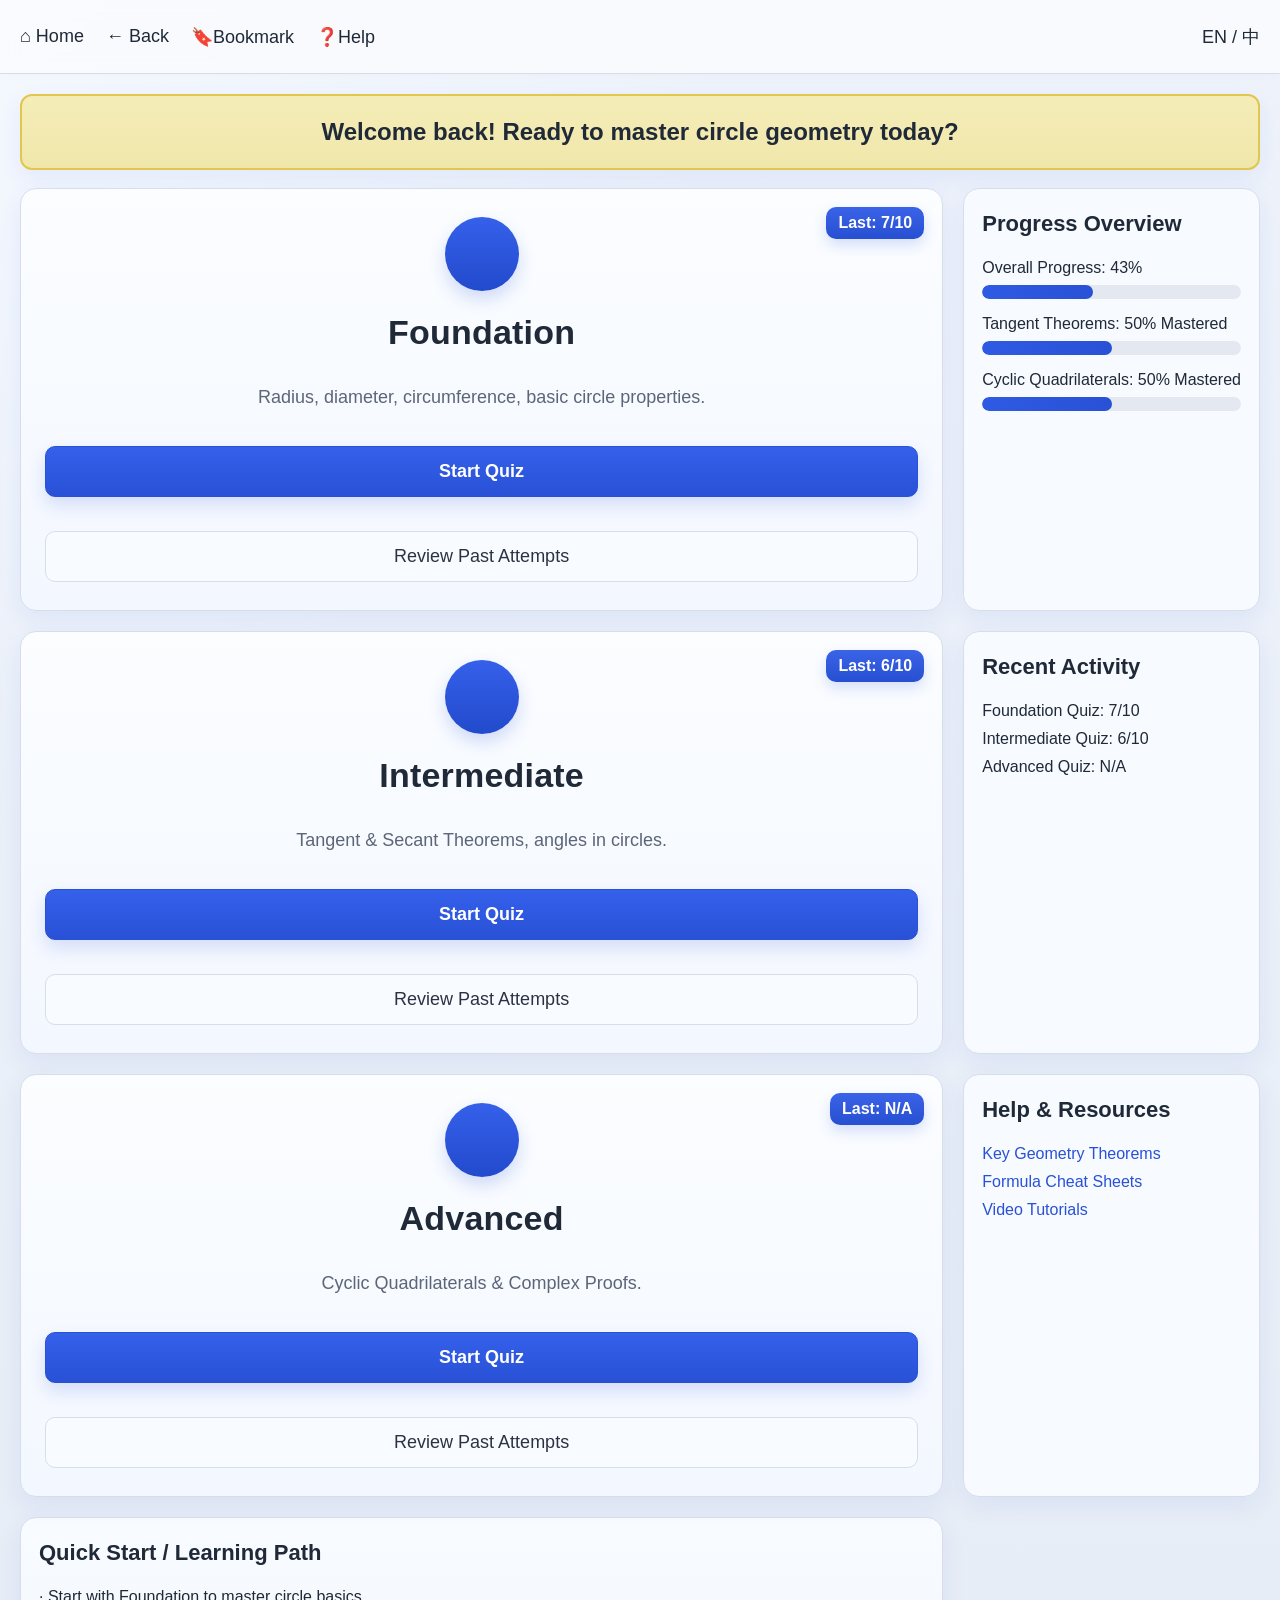
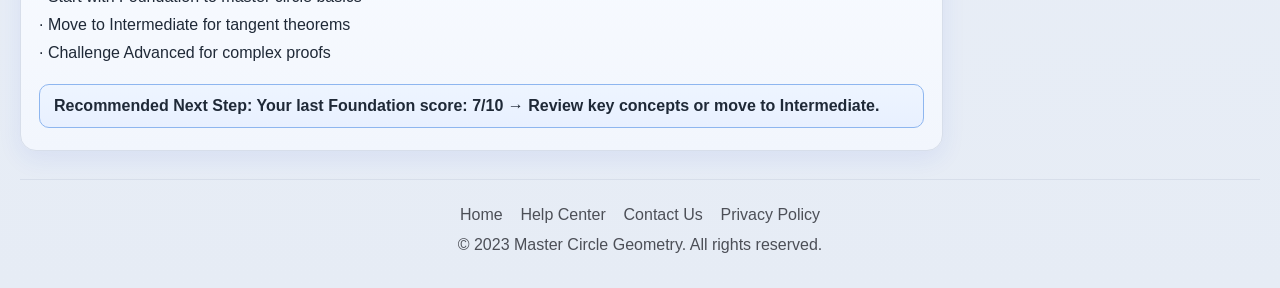
==== index.html @ c56db458 "add quiz files to branch c" ====
<!DOCTYPE html>
<html lang="zh-CN">
<head>
  <meta charset="UTF-8" />
  <meta name="viewport" content="width=device-width, initial-scale=1.0" />
  <title>Master Circle Geometry Quiz</title>
  <link rel="stylesheet" href="styles.css" />
</head>
<body>
  <div id="app">
    <!-- 首页 -->
    <section id="homePage" class="page active">
      <header class="topbar">
        <div class="topbar-left">
          <span class="top-link">⌂ Home</span>
          <span class="top-link" id="topBackBtn">← Back</span>
          <span class="top-link">🔖Bookmark</span>
          <span class="top-link">❓Help</span>
        </div>
        <div class="topbar-right">EN / 中</div>
      </header>

      <div class="welcome-banner">Welcome back! Ready to master circle geometry today?</div>

<div class="home-grid">
  <div class="card module-card foundation-card" data-module="Foundation">
    <div class="module-icon"></div>
    <div class="module-badge" id="badge-Foundation">Last: 7/10</div>
    <h2>Foundation</h2>
    <p>Radius, diameter, circumference, basic circle properties.</p>
    <button class="btn btn-primary start-btn" data-module="Foundation">Start Quiz</button>
    <button class="btn btn-secondary review-btn" data-module="Foundation">Review Past Attempts</button>
  </div>

  <div class="card side-card progress-card">
    <h3>Progress Overview</h3>
    <div class="progress-label">Overall Progress: <span id="overallProgressText">65%</span></div>
    <div class="bar"><div class="bar-fill" id="overallProgressBar" style="width:65%"></div></div>

    <div class="progress-label">Tangent Theorems: <span id="tangentProgressText">80% Mastered</span></div>
    <div class="bar"><div class="bar-fill" id="tangentProgressBar" style="width:80%"></div></div>

    <div class="progress-label">Cyclic Quadrilaterals: <span id="cyclicProgressText">50% Mastered</span></div>
    <div class="bar"><div class="bar-fill" id="cyclicProgressBar" style="width:50%"></div></div>
  </div>

  <div class="card module-card intermediate-card" data-module="Intermediate">
    <div class="module-icon"></div>
    <div class="module-badge" id="badge-Intermediate">Last: 6/10</div>
    <h2>Intermediate</h2>
    <p>Tangent &amp; Secant Theorems, angles in circles.</p>
    <button class="btn btn-primary start-btn" data-module="Intermediate">Start Quiz</button>
    <button class="btn btn-secondary review-btn" data-module="Intermediate">Review Past Attempts</button>
  </div>

  <div class="card side-card recent-card">
    <h3>Recent Activity</h3>
    <div id="recentActivityList">
      <p>Foundation Quiz: 7/10</p>
      <p>Intermediate Quiz: 6/10</p>
      <p>Advanced Quiz: N/A</p>
    </div>
  </div>

  <div class="card module-card advanced-card" data-module="Advanced">
    <div class="module-icon"></div>
    <div class="module-badge" id="badge-Advanced">Last: N/A</div>
    <h2>Advanced</h2>
    <p>Cyclic Quadrilaterals &amp; Complex Proofs.</p>
    <button class="btn btn-primary start-btn" data-module="Advanced">Start Quiz</button>
    <button class="btn btn-secondary review-btn" data-module="Advanced">Review Past Attempts</button>
  </div>

  <div class="card side-card help-card">
    <h3>Help &amp; Resources</h3>
    <a href="javascript:void(0)">Key Geometry Theorems</a>
    <a href="javascript:void(0)">Formula Cheat Sheets</a>
    <a href="javascript:void(0)">Video Tutorials</a>
  </div>

  <div class="card quick-start quick-card">
    <h3>Quick Start / Learning Path</h3>
    <p>· Start with Foundation to master circle basics</p>
    <p>· Move to Intermediate for tangent theorems</p>
    <p>· Challenge Advanced for complex proofs</p>
    <div class="recommend-tip" id="recommendTip">
      Recommended Next Step: Your last Foundation score: 7/10 → Review key concepts or move to Intermediate.
    </div>
  </div>
</div>

      <footer class="footer">
        <div>Home &nbsp;&nbsp; Help Center &nbsp;&nbsp; Contact Us &nbsp;&nbsp; Privacy Policy</div>
        <div>© 2023 Master Circle Geometry. All rights reserved.</div>
      </footer>
    </section>

    <!-- 题目页 -->
<section id="quizPage" class="page">
  <header class="topbar">
    <div class="topbar-left">
      <span class="top-link" id="quizHomeBtn">⌂ Home</span>
      <span class="top-link" id="quizBackBtn">← Back</span>
      <span class="top-link">🔖Bookmark</span>
      <span class="top-link">❓Help</span>
    </div>
    <div class="topbar-right">EN / 中</div>
  </header>

  <div class="quiz-progress-wrap">
    <div class="quiz-progress-left">
      <span class="quiz-progress-title">Quiz Progress:</span>
      <div class="bar quiz-top-bar">
        <div id="quizTopProgress" class="bar-fill" style="width:10%"></div>
      </div>
    </div>
    <div class="quiz-progress-right">
      <span>Time Remaining: <span id="timeRemaining">02:45</span></span>
      <span>Questions Answered: <span id="questionsAnswered">0/10</span></span>
    </div>
  </div>

  <div class="quiz-layout">
    <!-- 左侧图示 -->
    <div class="card diagram-card">
      <div class="diagram-inner">
        <div class="diagram-placeholder" id="diagramArea"></div>
      </div>
    </div>

    <!-- 中间题目区 -->
    <div class="quiz-center">
      <div class="card question-card">
        <div class="question-card-top">
          <div class="question-title-row">
            <h2 id="questionTitle">Question 1</h2>
            <div class="question-tools">💡 Hint? &nbsp; 🚩</div>
          </div>

          <p id="questionText"></p>

          <div class="theorem-reminder" id="questionHint"></div>
        </div>

        <div class="question-card-body">
          <div id="answerPanel">
            <h3>Select your answer:</h3>
            <div id="optionsList"></div>
            <button id="submitAnswerBtn" class="btn btn-primary full-btn">Submit Answer</button>
          </div>

          <div id="feedbackPanel" class="hidden">
            <div id="feedbackText" class="feedback-text"></div>
            <div class="feedback-actions" id="feedbackActions"></div>
          </div>
        </div>
      </div>
    </div>

    <!-- 右侧功能区 -->
    <div class="quiz-right">
      <div class="card side-card nav-card">
        <h3>Quiz Navigation</h3>
        <div id="quizNavGrid" class="nav-grid"></div>
        <div class="nav-btn-group">
          <button id="prevQuestionBtn" class="btn btn-secondary">← Previous Question</button>
          <button id="nextQuestionBtn" class="btn btn-secondary">Next Question →</button>
          <button id="quizSummaryBtn" class="btn btn-primary">Quiz Summary</button>
        </div>
      </div>

      <div class="card side-card tools-card">
        <h3>Additional Tools</h3>
        <div class="tool-btn-group">
          <button class="btn btn-secondary tool-btn" id="stepSolutionBtn">Step-by-Step Solution</button>
          <button class="btn btn-secondary tool-btn" id="formulaBtn">Formula Sheet</button>
          <button class="btn btn-secondary tool-btn" id="videoBtn">Video Tutorial</button>
        </div>
      </div>
    </div>
  </div>

  <footer class="footer">
    <div>Home &nbsp;&nbsp; Help Center &nbsp;&nbsp; Contact Us &nbsp;&nbsp; Privacy Policy</div>
    <div>© 2023 Master Circle Geometry. All rights reserved.</div>
  </footer>
</section>

    <!-- 历史测验入口 -->
    <section id="attemptChooserPage" class="page">
      <header class="simple-header">
        <div class="simple-left">◻ ← 🔖 ❓</div>
        <div class="simple-right">Home &gt; Quiz &nbsp; EN / 中</div>
      </header>

      <div class="chooser-wrap">
        <h1>Review Past Attempts</h1>
        <div class="chooser-subtitle" id="attemptChooserModule">Foundation</div>
        <div class="chooser-btns">
          <button class="btn btn-primary chooser-btn" id="openLastAttemptBtn">last time</button>
          <button class="btn btn-primary chooser-btn" id="openPreviousAttemptBtn">the time before last</button>
          <button class="btn btn-secondary chooser-btn" id="exitChooserBtn">Exit</button>
        </div>
      </div>
    </section>

    <!-- 成绩页 -->
    <section id="resultPage" class="page">
      <header class="simple-header">
        <div class="simple-left">◻ ← 🔖 ❓</div>
        <div class="simple-right">Home &gt; Quiz &nbsp; EN / 中</div>
      </header>

      <div class="result-wrap">
        <h1>Great Work!</h1>

        <div class="card result-score-card">
          <div class="big-score">
            <div id="resultPercent">80</div>
            <div>%</div>
          </div>
          <div class="result-meta">
            <div class="result-badge" id="resultBadge">Tangent Theorem Proficient</div>
            <div id="resultSummaryText">8/10 Correct, 2 Mistakes</div>
          </div>
          <div class="stars" id="resultStars"></div>
        </div>

        <div class="result-message" id="resultMessage">
          You aced tangent length problems! Review chord segment theorems to strengthen your skills.
        </div>

        <div class="card mastery-card">
          <h2>Theorem Mastery</h2>
          <p class="mastery-overview">Mastery Overview: Good progress!</p>
          <div id="masteryGrid" class="mastery-grid"></div>
          <div class="next-steps" id="nextStepsText">Next Steps: Focus on weak topics to reach 100% mastery</div>
        </div>

        <div class="card summary-card">
          <h2>Mistake Summary</h2>
          <div id="mistakeSummaryList"></div>
        </div>

        <div class="bottom-panels">
         <div class="card learning-path">
  <div class="learning-path-header">
    <div>
      <h2>Learning Path</h2>
      <p class="learning-path-subtitle">Choose your next step based on this quiz result.</p>
    </div>
    <div class="learning-path-badge">Smart Recommendation</div>
  </div>

  <div class="learning-action-list">
    <button class="btn btn-secondary learning-btn" id="reviewMistakesBtn">
      <span class="learning-btn-title">Review Mistakes</span>
      <span class="learning-btn-desc">Check wrong answers and explanations</span>
    </button>

    <button class="btn btn-primary learning-btn" id="practiceWeakBtn">
      <span class="learning-btn-title">Practice Weak Problems</span>
      <span class="learning-btn-desc">Retry questions from your weakest topic</span>
    </button>

    <button class="btn btn-primary learning-btn" id="nextLevelBtn">
      <span class="learning-btn-title">Next Level Quiz</span>
      <span class="learning-btn-desc">Move forward to the next module</span>
    </button>

    <button class="btn btn-secondary learning-btn" id="advancedTopicsBtn">
      <span class="learning-btn-title">Explore Advanced Topics</span>
      <span class="learning-btn-desc">Preview key theorems and challenge content</span>
    </button>
  </div>

  <div class="learning-detail-panel" id="learningDetailPanel">
    <div class="learning-detail-title" id="learningDetailTitle">Recommended Action</div>
    <div class="learning-detail-text" id="learningDetailText">
      Based on your result, review mistakes first, then practice your weakest topic.
    </div>
    <div class="learning-detail-tags" id="learningDetailTags">
      <span class="learning-tag">Review</span>
      <span class="learning-tag">Practice</span>
      <span class="learning-tag">Improve Accuracy</span>
    </div>
  </div>
</div>

          <div class="card history-card">
  <div class="history-header">
    <h2>Recent Quiz History</h2>
    <div class="history-badge">Performance Overview</div>
  </div>

  <div id="recentQuizHistory" class="history-list"></div>

  <div class="history-progress-panel">
    <div class="history-progress-title">Module Progress</div>
    <div id="historyProgressBars"></div>
  </div>

  <div class="history-summary-box">
    <div class="summary-item">
      <span class="summary-label">Best Module</span>
      <span class="summary-value" id="bestModuleText">Foundation</span>
    </div>
    <div class="summary-item">
      <span class="summary-label">Needs Review</span>
      <span class="summary-value" id="needsReviewText">Advanced</span>
    </div>
    <div class="summary-item">
      <span class="summary-label">Average Score</span>
      <span class="summary-value" id="averageScoreText">67%</span>
    </div>
  </div>
</div>
        </div>

        <div class="result-extra-controls">
          <label><input type="checkbox" /> Dark Mode</label>
          <button class="lang-btn">Aa</button>
        </div>

        <div class="result-main-actions">
          <button class="btn btn-secondary" id="backHomeFromResultBtn">Back to Home</button>
          <button class="btn btn-primary" id="reviewErrorsFromResultBtn">Review Errors</button>
        </div>
      </div>

      <footer class="footer footer-wide">
        <div>Home &nbsp;&nbsp; Help Center &nbsp;&nbsp; Contact Us</div>
        <div>© 2023 Circle Geometry Quiz. Version 1.0</div>
        <div>Share Your Score &nbsp; ● ● ●</div>
      </footer>
    </section>

    <!-- 错题集页 -->
    <section id="errorPage" class="page">
      <header class="topbar">
        <div class="topbar-left">
          <span class="top-link" id="errorHomeBtn">⌂ Home</span>
          <span class="top-link" id="errorBackBtn">← Back</span>
          <span class="top-link">🔖Bookmark</span>
          <span class="top-link">❓Help</span>
        </div>
        <div class="topbar-right">EN / 中</div>
      </header>

      <div class="error-wrap">
        <h1>错题集 / Review Errors</h1>
        <div id="errorList" class="error-list"></div>
        <div class="error-actions-bottom">
          <button class="btn btn-secondary" id="backHomeFromErrorBtn">Back to Home</button>
        </div>
      </div>

      <footer class="footer">
        <div>Home &nbsp;&nbsp; Help Center &nbsp;&nbsp; Contact Us &nbsp;&nbsp; Privacy Policy</div>
        <div>© 2023 Master Circle Geometry. All rights reserved.</div>
      </footer>
    </section>
  </div>

  <script src="script.js"></script>
</body>
</html>
---- styles.css ----
* {
  box-sizing: border-box;
}

:root {
  --bg: #e8edf5;
  --panel: #f3f6fb;
  --panel-2: #eef3fb;
  --card: #f8fbff;
  --border: #d7deea;
  --border-strong: #c8d3e4;
  --text: #1f2937;
  --muted: #5c6678;
  --primary: #2851d6;
  --primary-dark: #1f43b8;
  --primary-soft: #e8efff;
  --success: #108a43;
  --danger: #d33f3f;
  --warning: #efe3a2;
  --shadow: 0 8px 24px rgba(40, 81, 214, 0.08);
}

body {
  margin: 0;
  background:
    radial-gradient(circle at top left, #f4f8ff 0%, rgba(244,248,255,0) 32%),
    linear-gradient(180deg, #eef3fb 0%, #e6ecf5 100%);
  color: var(--text);
  font-family: "Segoe UI", "PingFang SC", "Microsoft YaHei", sans-serif;
}

.page {
  display: none;
  min-height: 100vh;
}

.page.active {
  display: block;
}

.topbar,
.simple-header {
  height: 74px;
  border-bottom: 1px solid var(--border);
  background: rgba(250, 251, 254, 0.88);
  backdrop-filter: blur(8px);
  display: flex;
  align-items: center;
  justify-content: space-between;
  padding: 0 20px;
  font-size: 18px;
  box-shadow: 0 2px 10px rgba(0, 0, 0, 0.02);
}

.topbar-left,
.simple-left {
  display: flex;
  gap: 22px;
  align-items: center;
}

.top-link {
  cursor: pointer;
  user-select: none;
  transition: color 0.2s ease, transform 0.2s ease;
}

.top-link:hover {
  color: var(--primary);
  transform: translateY(-1px);
}

.topbar-right,
.simple-right {
  font-size: 18px;
}

.welcome-banner {
  width: calc(100% - 40px);
  margin: 20px auto 18px;
  background: linear-gradient(180deg, #f5edb8 0%, #efe7aa 100%);
  border: 2px solid #e2c64d;
  border-radius: 12px;
  text-align: center;
  padding: 22px 16px;
  font-size: 24px;
  font-weight: 700;
  box-shadow: var(--shadow);
}


.home-grid {
  display: grid;
  grid-template-columns: 2.1fr 1fr;
  gap: 20px;

  width: 100%;
  max-width: 1400px;
  margin: 0 auto;
  padding: 0 20px;

  align-items: stretch;
}

/* 左列 */
.foundation-card,
.intermediate-card,
.advanced-card,
.quick-card {
  grid-column: 1;
}

/* 右列 */
.progress-card,
.recent-card,
.help-card {
  grid-column: 2;
}

/* 卡片填满 */
.module-card,
.quick-start,
.side-card {
  width: 100%;
}

/* 关键：让 Advanced 和 Help 对齐 */
.advanced-card,
.help-card {
  height: 100%;
}

.module-card,
.quick-start,
.side-card {
  width: 100%;
}

.advanced-card,
.help-card {
  height: 100%;
}

.home-grid {
  align-items: stretch;
}

.card {
  background: rgba(248, 251, 255, 0.94);
  border: 1.5px solid var(--border);
  border-radius: 16px;
  padding: 22px 18px;
  box-shadow: var(--shadow);
}

.module-card {
  min-height: 210px;
  position: relative;
  text-align: left;
  display: grid;
  grid-template-columns: 120px 1fr 280px;
  align-items: center;
  gap: 22px;
  padding: 28px 24px;
  background: linear-gradient(180deg, #fbfdff 0%, #f3f7ff 100%);
}

.module-card:hover {
  transform: translateY(-2px);
  box-shadow: 0 14px 30px rgba(40, 81, 214, 0.12);
  transition: all 0.2s ease;
}

.module-main {
  display: flex;
  flex-direction: column;
  justify-content: center;
  min-height: 100%;
}

.module-actions {
  display: flex;
  flex-direction: column;
  justify-content: center;
  gap: 6px;
}

.module-icon {
  width: 74px;
  height: 74px;
  border-radius: 50%;
  background: linear-gradient(180deg, #3560ea 0%, #224acc 100%);
  margin: 0 auto;
  box-shadow: 0 8px 18px rgba(40, 81, 214, 0.2);
}

.module-badge {
  position: absolute;
  top: 18px;
  right: 18px;
  background: linear-gradient(180deg, #3a63e7 0%, #274fd2 100%);
  color: #fff;
  border-radius: 10px;
  padding: 8px 12px;
  font-weight: 700;
  line-height: 1;
  box-shadow: 0 6px 14px rgba(40, 81, 214, 0.18);
}

.module-card h2 {
  margin: 0 0 10px;
  font-size: 34px;
  font-weight: 600;
  letter-spacing: 0.2px;
}

.module-card p {
  margin: 0;
  font-size: 18px;
  color: var(--muted);
  line-height: 1.55;
}

.btn {
  width: 100%;
  border-radius: 10px;
  border: 1.5px solid var(--border);
  padding: 14px 18px;
  font-size: 18px;
  cursor: pointer;
  margin-top: 12px;
  transition: all 0.18s ease;
}

.btn:hover {
  transform: translateY(-1px);
}

.btn-primary {
  background: linear-gradient(180deg, #3560ea 0%, #2851d6 100%);
  border-color: #2851d6;
  color: #fff;
  font-weight: 700;
  box-shadow: 0 8px 18px rgba(40, 81, 214, 0.16);
}

.btn-primary:hover {
  background: linear-gradient(180deg, #3c67f0 0%, #244ac5 100%);
}

.btn-secondary {
  background: #f8fbff;
  color: #2b3342;
}

.quick-start {
  grid-column: 1 / -1;
  min-height: 230px;
  background: linear-gradient(180deg, #f8fbff 0%, #f2f6fd 100%);
}

.quick-start h3,
.side-card h3,
.learning-path h2,
.history-card h2,
.summary-card h2,
.mastery-card h2 {
  margin-top: 0;
  font-size: 22px;
}

.quick-start p,
.side-card p,
.side-card a {
  font-size: 16px;
  margin: 10px 0;
}

.side-card a {
  color: var(--primary);
  text-decoration: none;
  display: block;
}

.side-card a:hover {
  text-decoration: underline;
}

.recommend-tip {
  margin-top: 22px;
  border: 1.5px solid #8eb6ef;
  background: linear-gradient(180deg, #eef5ff 0%, #e8f0ff 100%);
  border-radius: 10px;
  padding: 12px 14px;
  font-weight: 700;
}

.bar {
  width: 100%;
  height: 14px;
  background: #e4e9f1;
  border-radius: 999px;
  overflow: hidden;
}

.bar-fill {
  height: 100%;
  background: linear-gradient(90deg, #2f5ae3 0%, #2851d6 100%);
  border-radius: 999px;
}

.progress-label {
  margin: 16px 0 8px;
  font-size: 16px;
}

.footer {
  margin: 28px 20px 0;
  border-top: 1px solid var(--border);
  padding: 20px 0 28px;
  text-align: center;
  color: #4c4f57;
  line-height: 1.9;
}

.quiz-progress-wrap {
  width: calc(100% - 40px);
  margin: 18px auto 18px;
  border: 1.5px solid #8eb6ef;
  background: linear-gradient(180deg, #edf5ff 0%, #e4efff 100%);
  border-radius: 12px;
  padding: 18px 14px;
  display: flex;
  justify-content: space-between;
  align-items: center;
  box-shadow: var(--shadow);
}

.quiz-progress-left {
  display: flex;
  align-items: center;
  gap: 12px;
  width: 46%;
}

.quiz-progress-title {
  font-size: 18px;
  font-weight: 700;
  white-space: nowrap;
}

.quiz-top-bar {
  flex: 1;
}

.quiz-progress-right {
  display: flex;
  gap: 24px;
  font-size: 18px;
}

.quiz-layout {
  width: calc(100% - 40px);
  margin: 0 auto;
  display: grid;
  grid-template-columns: 1.15fr 1.1fr 0.72fr;
  gap: 18px;
}

.diagram-card {
  min-height: 640px;
  display: flex;
  align-items: center;
  justify-content: center;
}

.diagram-placeholder {
  width: 100%;
  height: 560px;
  position: relative;
  background: linear-gradient(180deg, #fbfdff 0%, #f3f7fe 100%);
  border-radius: 12px;
}

.diagram-placeholder .point,
.diagram-placeholder .label {
  position: absolute;
  font-size: 20px;
}

.question-card {
  min-height: 640px;
}

.question-title-row {
  display: flex;
  justify-content: space-between;
  align-items: flex-start;
  gap: 10px;
}

.question-title-row h2 {
  margin: 0 0 16px;
  font-size: 24px;
}

.question-tools {
  color: var(--primary);
  font-size: 18px;
}

#questionText {
  font-size: 18px;
  line-height: 1.55;
  min-height: 122px;
}

.theorem-reminder {
  margin: 18px 0 22px;
  background: linear-gradient(180deg, #f5ebb0 0%, #efe2a0 100%);
  border: 1.5px solid #dcc76e;
  border-radius: 10px;
  padding: 16px;
  font-size: 17px;
  font-weight: 700;
}

#optionsList {
  display: grid;
  gap: 12px;
  margin-top: 10px;
}

.option-item {
  border: 1.5px solid var(--border);
  border-radius: 10px;
  padding: 14px 16px;
  font-size: 18px;
  cursor: pointer;
  text-align: center;
  background: #f8fbff;
  transition: all 0.16s ease;
}

.option-item:hover {
  border-color: #aac0f5;
  background: #f1f6ff;
}

.option-item.selected {
  border-color: var(--primary);
  background: var(--primary-soft);
}

.full-btn {
  margin-top: 18px;
}

.hidden {
  display: none;
}

.feedback-text {
  font-size: 26px;
  font-weight: 700;
  margin: 12px 0 18px;
}

.feedback-text.correct {
  color: var(--success);
}

.feedback-text.incorrect {
  color: var(--danger);
}

.feedback-actions {
  display: grid;
  gap: 12px;
}

.quiz-right .side-card {
  min-height: 280px;
}

.nav-grid {
  display: grid;
  grid-template-columns: repeat(3, 1fr);
  gap: 10px;
  margin-bottom: 18px;
}

.nav-item {
  border: 1.5px solid var(--border);
  border-radius: 10px;
  background: #f8fbff;
  height: 42px;
  font-size: 18px;
  cursor: pointer;
  transition: all 0.16s ease;
}

.nav-item:hover {
  border-color: #adc3f7;
}

.nav-item.active {
  background: linear-gradient(180deg, #3560ea 0%, #2851d6 100%);
  color: #fff;
  border-color: #2851d6;
  font-weight: 700;
}

.tool-btn {
  margin-top: 14px;
}

.chooser-wrap {
  width: 540px;
  margin: 120px auto;
  text-align: center;
}

.chooser-wrap h1 {
  font-size: 46px;
  color: var(--primary);
  margin-bottom: 10px;
}

.chooser-subtitle {
  font-size: 28px;
  margin-bottom: 28px;
}

.chooser-btns {
  display: grid;
  gap: 16px;
}

.chooser-btn {
  font-size: 22px;
  padding: 16px;
}

.result-wrap {
  width: 840px;
  margin: 30px auto;
}

.result-wrap h1 {
  text-align: center;
  color: var(--primary);
  font-size: 52px;
  margin-bottom: 18px;
}

.result-score-card,
.mastery-card,
.summary-card,
.learning-path,
.history-card {
  margin-bottom: 20px;
}

.result-score-card {
  display: grid;
  grid-template-columns: 220px 1fr 120px;
  align-items: center;
  min-height: 170px;
}

.big-score {
  color: var(--primary);
  font-weight: 800;
  font-size: 66px;
  text-align: center;
  line-height: 0.95;
}

#resultPercent {
  font-size: 74px;
}

.result-badge {
  display: inline-block;
  padding: 8px 14px;
  border-radius: 10px;
  background: linear-gradient(180deg, #3a63e7 0%, #274fd2 100%);
  color: #fff;
  font-weight: 700;
  margin-bottom: 12px;
}

.result-meta {
  font-size: 18px;
}

.stars {
  color: #e0a700;
  font-size: 34px;
  text-align: center;
}

.result-message {
  font-size: 18px;
  text-align: center;
  margin: 10px 0 24px;
}

.mastery-overview,
.next-steps {
  text-align: center;
  font-size: 18px;
  color: #4a4d56;
}

.mastery-grid {
  display: grid;
  grid-template-columns: 1fr 1fr;
  gap: 16px 34px;
  margin: 24px 0 18px;
}

.mastery-item {
  display: grid;
  grid-template-columns: 110px 1fr 70px;
  gap: 12px;
  align-items: center;
  font-size: 18px;
}

.mini-bar {
  display: flex;
  gap: 4px;
}

.mini-bar span {
  display: inline-block;
  width: 18px;
  height: 28px;
  background: #d9dde4;
  border-radius: 2px;
}

.mini-bar span.active {
  background: linear-gradient(180deg, #3560ea 0%, #2851d6 100%);
}

.mistake-row {
  display: flex;
  justify-content: space-between;
  font-size: 18px;
  padding: 10px 0;
}

.mistake-row a {
  color: var(--primary);
  text-decoration: none;
}

.mistake-row a:hover {
  text-decoration: underline;
}

.bottom-panels {
  display: grid;
  grid-template-columns: 1fr 1fr;
  gap: 20px;
}

.history-chart-box {
  margin-top: 16px;
  height: 150px;
  border: 2px solid #999;
  border-radius: 8px;
  position: relative;
  background: #f9fbff;
}

.history-chart-box::before,
.history-chart-box::after {
  content: "";
  position: absolute;
  left: 8px;
  right: 8px;
  top: 50%;
  border-top: 2px solid #666;
  transform: rotate(13deg);
  transform-origin: center;
}

.history-chart-box::after {
  transform: rotate(-13deg);
}

.result-extra-controls {
  margin: 10px 0 10px;
  display: flex;
  justify-content: center;
  gap: 26px;
  align-items: center;
  font-size: 18px;
}

.lang-btn {
  background: #1e2c4f;
  color: #fff;
  border: none;
  border-radius: 8px;
  padding: 10px 18px;
  font-size: 18px;
}

.result-main-actions {
  display: grid;
  grid-template-columns: 1fr 1fr;
  gap: 16px;
  margin-top: 18px;
}

.footer-wide {
  display: flex;
  justify-content: space-between;
  text-align: left;
}

.error-wrap {
  width: calc(100% - 40px);
  margin: 28px auto;
}

.error-wrap h1 {
  color: var(--primary);
  margin-bottom: 22px;
}

.error-list {
  display: grid;
  gap: 16px;
}

.error-item {
  background: rgba(248, 251, 255, 0.95);
  border: 1.5px solid var(--border);
  border-radius: 16px;
  padding: 18px;
  box-shadow: var(--shadow);
}

.error-item h3 {
  margin: 0 0 12px;
  font-size: 22px;
}

.error-item p {
  margin: 8px 0;
  font-size: 17px;
  line-height: 1.55;
}

.error-item .error-btn-row {
  display: flex;
  gap: 12px;
  margin-top: 14px;
}

.error-actions-bottom {
  margin-top: 20px;
  max-width: 300px;
}

@media (max-width: 1280px) {
  .home-grid,
  .quiz-layout,
  .bottom-panels,
  .home-left {
    grid-template-columns: 1fr;
  }

  .module-card {
    grid-template-columns: 1fr;
    text-align: center;
    min-height: auto;
  }

  .module-main,
  .module-actions {
    text-align: center;
  }

  .result-wrap,
  .chooser-wrap {
    width: calc(100% - 40px);
  }

  .result-score-card {
    grid-template-columns: 1fr;
    gap: 12px;
  }

  .footer-wide {
    display: block;
    text-align: center;
  }
}

.quiz-progress-wrap {
  width: 100%;
  max-width: 1720px;
  margin: 18px auto;
  padding: 0 20px;
  display: grid;
  grid-template-columns: 1.2fr auto;
  gap: 24px;
  align-items: center;
}

.quiz-progress-wrap > div {
  border: 1.5px solid #8eb6ef;
  background: linear-gradient(180deg, #edf5ff 0%, #e4efff 100%);
  border-radius: 14px;
  box-shadow: var(--shadow);
}

.quiz-progress-left {
  display: flex;
  align-items: center;
  gap: 14px;
  padding: 18px 16px;
  min-height: 74px;
}

.quiz-progress-title {
  font-size: 18px;
  font-weight: 700;
  white-space: nowrap;
}

.quiz-top-bar {
  flex: 1;
}

.quiz-progress-right {
  display: flex;
  align-items: center;
  gap: 28px;
  padding: 18px 20px;
  min-height: 74px;
  font-size: 18px;
  justify-content: center;
}

.quiz-layout {
  width: 100%;
  max-width: 1720px;
  margin: 0 auto;
  padding: 0 20px;
  display: grid;
  grid-template-columns: 1.05fr 1fr 0.62fr;
  gap: 20px;
  align-items: start;
}

/* 左侧图示区 */
.diagram-card {
  min-height: 780px;
  padding: 18px;
  display: flex;
}

.diagram-inner {
  width: 100%;
  min-height: 740px;
  border-radius: 14px;
  background: linear-gradient(180deg, #fbfdff 0%, #f3f7fe 100%);
  display: flex;
  align-items: center;
  justify-content: center;
}

.diagram-placeholder {
  width: 100%;
  height: 100%;
  min-height: 700px;
  position: relative;
  border-radius: 14px;
}

.diagram-placeholder .point,
.diagram-placeholder .label {
  position: absolute;
  font-size: 22px;
  color: #22314d;
}

/* 中间题目区 */
.quiz-center {
  width: 100%;
}

.question-card {
  min-height: 780px;
  padding: 22px 20px;
  display: flex;
  flex-direction: column;
  justify-content: space-between;
}

.question-card-top {
  display: flex;
  flex-direction: column;
  gap: 18px;
}

.question-card-body {
  margin-top: 20px;
}

.question-title-row {
  display: flex;
  justify-content: space-between;
  align-items: flex-start;
  gap: 12px;
}

.question-title-row h2 {
  margin: 0;
  font-size: 28px;
  line-height: 1.3;
}

.question-tools {
  color: var(--primary);
  font-size: 18px;
  white-space: nowrap;
}

#questionText {
  margin: 0;
  font-size: 18px;
  line-height: 1.7;
  min-height: 88px;
}

.theorem-reminder {
  margin: 0;
  background: linear-gradient(180deg, #f5ebb0 0%, #efe2a0 100%);
  border: 1.5px solid #dcc76e;
  border-radius: 12px;
  padding: 18px 16px;
  font-size: 18px;
  font-weight: 700;
  line-height: 1.5;
}

#answerPanel h3 {
  margin: 0 0 16px;
  font-size: 20px;
}

#optionsList {
  display: grid;
  gap: 14px;
}

.option-item {
  border: 1.5px solid var(--border);
  border-radius: 12px;
  min-height: 64px;
  padding: 16px 18px;
  font-size: 18px;
  cursor: pointer;
  text-align: center;
  background: #f8fbff;
  display: flex;
  align-items: center;
  justify-content: center;
  transition: all 0.16s ease;
}

.option-item:hover {
  border-color: #aac0f5;
  background: #f1f6ff;
}

.option-item.selected {
  border-color: var(--primary);
  background: var(--primary-soft);
}

.full-btn {
  margin-top: 18px;
  min-height: 66px;
  font-size: 19px;
}

.feedback-text {
  font-size: 28px;
  font-weight: 700;
  margin: 12px 0 18px;
}

.feedback-text.correct {
  color: var(--success);
}

.feedback-text.incorrect {
  color: var(--danger);
}

.feedback-actions {
  display: grid;
  gap: 12px;
}

/* 右侧导航和工具区 */
.quiz-right {
  display: grid;
  gap: 20px;
}

.quiz-right .side-card {
  width: 100%;
}

.nav-card {
  min-height: 430px;
  display: flex;
  flex-direction: column;
}

.tools-card {
  min-height: 330px;
  display: flex;
  flex-direction: column;
}

.nav-card h3,
.tools-card h3 {
  margin-top: 0;
  margin-bottom: 18px;
  font-size: 24px;
}

.nav-grid {
  display: grid;
  grid-template-columns: repeat(3, 1fr);
  gap: 12px;
  margin-bottom: 20px;
}

.nav-item {
  border: 1.5px solid var(--border);
  border-radius: 12px;
  background: #f8fbff;
  min-height: 52px;
  font-size: 20px;
  cursor: pointer;
  transition: all 0.16s ease;
}

.nav-item:hover {
  border-color: #adc3f7;
}

.nav-item.active {
  background: linear-gradient(180deg, #3560ea 0%, #2851d6 100%);
  color: #fff;
  border-color: #2851d6;
  font-weight: 700;
}

.nav-btn-group,
.tool-btn-group {
  display: grid;
  gap: 14px;
}

.nav-btn-group .btn,
.tool-btn-group .btn {
  min-height: 60px;
  font-size: 18px;
}

.tool-btn {
  margin-top: 0;
}

/* 响应式 */
@media (max-width: 1400px) {
  .quiz-layout {
    grid-template-columns: 1fr;
  }

  .quiz-progress-wrap {
    grid-template-columns: 1fr;
  }

  .diagram-card,
  .question-card,
  .nav-card,
  .tools-card {
    min-height: auto;
  }

  .diagram-inner,
  .diagram-placeholder {
    min-height: 420px;
  }
}

/* =========================
   QUIZ PAGE FINAL OVERRIDE
   第二界面最终覆盖样式
   ========================= */

#quizPage .quiz-progress-wrap {
  width: 100%;
  max-width: 1720px;
  margin: 18px auto;
  padding: 0 20px;
  display: grid;
  grid-template-columns: 1.2fr auto;
  gap: 24px;
  align-items: stretch;
}

#quizPage .quiz-progress-left,
#quizPage .quiz-progress-right {
  border: 1.5px solid #8eb6ef;
  background: linear-gradient(180deg, #edf5ff 0%, #e4efff 100%);
  border-radius: 14px;
  box-shadow: var(--shadow);
}

#quizPage .quiz-progress-left {
  display: flex;
  align-items: center;
  gap: 14px;
  padding: 18px 16px;
  min-height: 74px;
}

#quizPage .quiz-progress-title {
  font-size: 18px;
  font-weight: 700;
  white-space: nowrap;
}

#quizPage .quiz-top-bar {
  flex: 1;
}

#quizPage .quiz-progress-right {
  display: flex;
  align-items: center;
  justify-content: center;
  gap: 28px;
  padding: 18px 20px;
  min-height: 74px;
  font-size: 18px;
}

#quizPage .quiz-layout {
  width: 100%;
  max-width: 1720px;
  margin: 0 auto;
  padding: 0 20px;
  display: grid;
  grid-template-columns: 1.05fr 1fr 0.62fr;
  gap: 20px;
  align-items: stretch;
}

/* 三栏统一等高 */
#quizPage .diagram-card,
#quizPage .question-card,
#quizPage .quiz-right {
  height: 100%;
}

/* 左侧图示区 */
#quizPage .diagram-card {
  min-height: 760px;
  padding: 18px;
  display: flex;
}

#quizPage .diagram-inner {
  width: 100%;
  min-height: 720px;
  border-radius: 14px;
  background: linear-gradient(180deg, #fbfdff 0%, #f3f7fe 100%);
  display: flex;
  align-items: stretch;
  justify-content: stretch;
}

#quizPage .diagram-placeholder {
  width: 100%;
  min-height: 720px;
  position: relative;
  border-radius: 14px;
  overflow: hidden;
}

/* 图形辅助样式 */
#quizPage .diagram-placeholder .point,
#quizPage .diagram-placeholder .label {
  position: absolute;
  color: #22314d;
  z-index: 2;
}

#quizPage .diagram-placeholder .point {
  width: 12px;
  height: 12px;
  border-radius: 50%;
  background: #2851d6;
  transform: translate(-50%, -50%);
}

#quizPage .diagram-placeholder .point-name {
  position: absolute;
  font-size: 22px;
  color: #22314d;
  transform: translate(-50%, -50%);
  z-index: 3;
}

#quizPage .diagram-placeholder .line {
  position: absolute;
  height: 3px;
  background: #2851d6;
  transform-origin: left center;
  border-radius: 2px;
  z-index: 1;
}

#quizPage .diagram-placeholder .circle-shape {
  position: absolute;
  border: 3px solid #2851d6;
  border-radius: 50%;
  z-index: 1;
}

#quizPage .diagram-placeholder .label {
  font-size: 22px;
}

/* 中间题目区 */
#quizPage .quiz-center {
  width: 100%;
  display: flex;
}

#quizPage .question-card {
  width: 100%;
  min-height: 760px;
  padding: 24px 20px;
  display: flex;
  flex-direction: column;
}

#quizPage .question-card-top {
  display: flex;
  flex-direction: column;
  gap: 18px;
}

#quizPage .question-card-body {
  margin-top: 18px;
  display: flex;
  flex-direction: column;
  flex: 1;
}

#quizPage .question-title-row {
  display: flex;
  justify-content: space-between;
  align-items: flex-start;
  gap: 12px;
}

#quizPage .question-title-row h2 {
  margin: 0;
  font-size: 28px;
  line-height: 1.3;
}

#quizPage .question-tools {
  color: var(--primary);
  font-size: 18px;
  white-space: nowrap;
}

#quizPage #questionText {
  margin: 0;
  font-size: 18px;
  line-height: 1.7;
  min-height: 88px;
}

#quizPage .theorem-reminder {
  margin: 0;
  background: linear-gradient(180deg, #f5ebb0 0%, #efe2a0 100%);
  border: 1.5px solid #dcc76e;
  border-radius: 12px;
  padding: 18px 16px;
  font-size: 18px;
  font-weight: 700;
  line-height: 1.5;
}

#quizPage #answerPanel {
  display: flex;
  flex-direction: column;
  flex: 1;
}

#quizPage #answerPanel h3 {
  margin: 0 0 16px;
  font-size: 20px;
}

#quizPage #optionsList {
  display: grid;
  gap: 14px;
}

#quizPage .option-item {
  border: 1.5px solid var(--border);
  border-radius: 12px;
  min-height: 72px;
  padding: 16px 18px;
  font-size: 18px;
  cursor: pointer;
  text-align: center;
  background: #f8fbff;
  display: flex;
  align-items: center;
  justify-content: center;
  transition: all 0.16s ease;
}

#quizPage .option-item:hover {
  border-color: #aac0f5;
  background: #f1f6ff;
}

#quizPage .option-item.selected {
  border-color: var(--primary);
  background: var(--primary-soft);
}

#quizPage .full-btn {
  margin-top: auto;
  min-height: 66px;
  font-size: 19px;
}

#quizPage .feedback-text {
  font-size: 28px;
  font-weight: 700;
  margin: 12px 0 18px;
}

#quizPage .feedback-text.correct {
  color: var(--success);
}

#quizPage .feedback-text.incorrect {
  color: var(--danger);
}

#quizPage .feedback-actions {
  display: grid;
  gap: 12px;
}

/* 右侧导航和工具 */
#quizPage .quiz-right {
  display: grid;
  grid-template-rows: 1fr 320px;
  gap: 20px;
  align-self: stretch;
}

#quizPage .quiz-right .side-card {
  width: 100%;
  margin: 0;
}

#quizPage .nav-card,
#quizPage .tools-card {
  display: flex;
  flex-direction: column;
  justify-content: flex-start;
}

#quizPage .nav-card h3,
#quizPage .tools-card h3 {
  margin-top: 0;
  margin-bottom: 18px;
  font-size: 24px;
}

#quizPage .nav-grid {
  display: grid;
  grid-template-columns: repeat(3, 1fr);
  gap: 12px;
  margin-bottom: 20px;
}

#quizPage .nav-item {
  border: 1.5px solid var(--border);
  border-radius: 12px;
  background: #f8fbff;
  min-height: 52px;
  font-size: 20px;
  cursor: pointer;
  transition: all 0.16s ease;
}

#quizPage .nav-item:hover {
  border-color: #adc3f7;
}

#quizPage .nav-item.active {
  background: linear-gradient(180deg, #3560ea 0%, #2851d6 100%);
  color: #fff;
  border-color: #2851d6;
  font-weight: 700;
}

#quizPage .nav-btn-group,
#quizPage .tool-btn-group {
  display: grid;
  gap: 14px;
}

#quizPage .nav-btn-group .btn,
#quizPage .tool-btn-group .btn {
  min-height: 60px;
  font-size: 18px;
}

#quizPage .tool-btn {
  margin-top: 0;
}

/* 响应式 */
@media (max-width: 1400px) {
  #quizPage .quiz-layout {
    grid-template-columns: 1fr;
  }

  #quizPage .quiz-progress-wrap {
    grid-template-columns: 1fr;
  }

  #quizPage .quiz-right {
    grid-template-rows: auto auto;
  }

  #quizPage .diagram-card,
  #quizPage .question-card {
    min-height: auto;
  }

  #quizPage .diagram-inner,
  #quizPage .diagram-placeholder {
    min-height: 420px;
  }
}
/* ===== 第二界面美化增强版 ===== */

#quizPage .quiz-layout {
  width: 100%;
  max-width: 1720px;
  margin: 0 auto;
  padding: 0 20px;
  display: grid;
  grid-template-columns: 0.88fr 1.08fr 0.56fr;
  gap: 20px;
  align-items: stretch;
}

#quizPage .diagram-card {
  min-height: 720px;
  padding: 16px;
  display: flex;
}

#quizPage .diagram-inner {
  width: 100%;
  min-height: 688px;
  border-radius: 18px;
  background:
    radial-gradient(circle at top left, rgba(53, 96, 234, 0.08) 0%, rgba(53, 96, 234, 0) 28%),
    linear-gradient(180deg, #fcfdff 0%, #f3f7fe 100%);
  border: 1.5px solid #dbe4f2;
  display: flex;
  align-items: center;
  justify-content: center;
  overflow: hidden;
}

#quizPage .diagram-placeholder {
  width: 100%;
  min-height: 640px;
  position: relative;
  border-radius: 16px;
  background:
    linear-gradient(rgba(40,81,214,0.035) 1px, transparent 1px),
    linear-gradient(90deg, rgba(40,81,214,0.035) 1px, transparent 1px);
  background-size: 36px 36px;
}

/* 左侧加标题说明，更像真实学习界面 */
#quizPage .diagram-card::before {
  content: "Geometry Diagram";
  position: absolute;
  margin-top: -2px;
  margin-left: 8px;
  font-size: 16px;
  font-weight: 700;
  color: #4c5d7c;
  z-index: 5;
}

#quizPage .diagram-card {
  position: relative;
  padding-top: 44px;
}

/* 中间题目卡更紧凑一点 */
#quizPage .question-card {
  min-height: 720px;
  padding: 24px 22px;
  display: flex;
  flex-direction: column;
  border-radius: 18px;
}

#quizPage .question-card-top {
  gap: 16px;
}

#quizPage #questionText {
  min-height: 72px;
  font-size: 19px;
  line-height: 1.7;
}

#quizPage .theorem-reminder {
  padding: 16px 18px;
  font-size: 17px;
  border-radius: 14px;
}

#quizPage #answerPanel {
  display: flex;
  flex-direction: column;
  flex: 1;
}

#quizPage #optionsList {
  gap: 14px;
}

#quizPage .option-item {
  min-height: 74px;
  border-radius: 14px;
  font-size: 18px;
  font-weight: 500;
}

#quizPage .full-btn {
  margin-top: auto;
  min-height: 68px;
  border-radius: 14px;
  font-size: 20px;
}

/* 右侧更像工具面板 */
#quizPage .quiz-right {
  display: grid;
  grid-template-rows: 1fr auto;
  gap: 20px;
}

#quizPage .nav-card,
#quizPage .tools-card {
  border-radius: 18px;
}

#quizPage .nav-card h3,
#quizPage .tools-card h3 {
  font-size: 22px;
  margin-bottom: 18px;
}

#quizPage .nav-grid {
  gap: 12px;
  margin-bottom: 18px;
}

#quizPage .nav-item {
  min-height: 54px;
  border-radius: 12px;
  font-size: 19px;
}

#quizPage .nav-btn-group .btn,
#quizPage .tool-btn-group .btn {
  min-height: 58px;
  border-radius: 12px;
}

/* 图形元素更精致 */
#quizPage .diagram-placeholder .point {
  width: 14px;
  height: 14px;
  border-radius: 50%;
  background: #2851d6;
  border: 2px solid #ffffff;
  box-shadow: 0 3px 10px rgba(40, 81, 214, 0.25);
  transform: translate(-50%, -50%);
  position: absolute;
  z-index: 3;
}

#quizPage .diagram-placeholder .point-name {
  position: absolute;
  font-size: 22px;
  font-weight: 600;
  color: #22314d;
  transform: translate(-50%, -50%);
  z-index: 4;
}

#quizPage .diagram-placeholder .line {
  position: absolute;
  height: 3px;
  background: linear-gradient(90deg, #2b57dd 0%, #4b74eb 100%);
  transform-origin: left center;
  border-radius: 99px;
  box-shadow: 0 1px 4px rgba(40, 81, 214, 0.18);
  z-index: 2;
}

#quizPage .diagram-placeholder .circle-shape {
  position: absolute;
  border: 4px solid #2d57dd;
  border-radius: 50%;
  box-shadow: inset 0 0 0 8px rgba(43, 87, 221, 0.04);
  z-index: 1;
}

#quizPage .diagram-placeholder .label {
  position: absolute;
  font-size: 20px;
  font-weight: 600;
  color: #314360;
  z-index: 4;
  background: rgba(255,255,255,0.72);
  padding: 4px 8px;
  border-radius: 8px;
}

/* 小屏 */
@media (max-width: 1400px) {
  #quizPage .quiz-layout {
    grid-template-columns: 1fr;
  }

  #quizPage .diagram-card,
  #quizPage .question-card {
    min-height: auto;
  }

  #quizPage .diagram-inner,
  #quizPage .diagram-placeholder {
    min-height: 440px;
  }
}
/* ===== 第三界面 Recent Quiz History 美化 ===== */

.history-card {
  display: flex;
  flex-direction: column;
  gap: 18px;
  min-height: 520px;
}

.history-header {
  display: flex;
  justify-content: space-between;
  align-items: center;
  gap: 12px;
}

.history-header h2 {
  margin: 0;
  font-size: 24px;
}

.history-badge {
  padding: 8px 14px;
  border-radius: 999px;
  background: linear-gradient(180deg, #edf4ff 0%, #e3edff 100%);
  border: 1px solid #bfd0f5;
  color: #2c4fbf;
  font-weight: 700;
  font-size: 14px;
}

.history-list {
  display: grid;
  gap: 14px;
}

.history-item {
  display: grid;
  grid-template-columns: 1fr auto auto;
  gap: 14px;
  align-items: center;
  padding: 14px 16px;
  border: 1.5px solid #d9e1ee;
  border-radius: 14px;
  background: linear-gradient(180deg, #fbfdff 0%, #f4f8ff 100%);
}

.history-item-left {
  display: flex;
  flex-direction: column;
  gap: 6px;
}

.history-module {
  font-size: 20px;
  font-weight: 700;
  color: #1f2937;
}

.history-subtext {
  font-size: 14px;
  color: #667085;
}

.history-score {
  font-size: 26px;
  font-weight: 800;
  color: #2851d6;
  min-width: 64px;
  text-align: right;
}

.history-status {
  min-width: 110px;
  text-align: center;
  padding: 8px 12px;
  border-radius: 999px;
  font-size: 14px;
  font-weight: 700;
}

.history-status.good {
  background: #e8f7ee;
  color: #108a43;
}

.history-status.mid {
  background: #fff4db;
  color: #c58700;
}

.history-status.low {
  background: #fdecec;
  color: #d33f3f;
}

.history-progress-panel {
  border: 1.5px solid #d9e1ee;
  border-radius: 16px;
  padding: 16px;
  background: linear-gradient(180deg, #fbfdff 0%, #f5f8fd 100%);
}

.history-progress-title {
  font-size: 18px;
  font-weight: 700;
  margin-bottom: 14px;
}

.progress-row {
  display: grid;
  grid-template-columns: 120px 1fr 60px;
  gap: 12px;
  align-items: center;
  margin-bottom: 12px;
}

.progress-row:last-child {
  margin-bottom: 0;
}

.progress-row .module-name {
  font-size: 16px;
  font-weight: 600;
}

.progress-row .module-percent {
  text-align: right;
  font-size: 15px;
  font-weight: 700;
  color: #2851d6;
}

.history-summary-box {
  display: grid;
  grid-template-columns: repeat(3, 1fr);
  gap: 14px;
}

.summary-item {
  border: 1.5px solid #d9e1ee;
  border-radius: 14px;
  padding: 16px 14px;
  background: linear-gradient(180deg, #fafdff 0%, #f3f7fe 100%);
  text-align: center;
}

.summary-label {
  display: block;
  font-size: 14px;
  color: #667085;
  margin-bottom: 8px;
}

.summary-value {
  display: block;
  font-size: 20px;
  font-weight: 800;
  color: #1f2937;
}

@media (max-width: 900px) {
  .history-item {
    grid-template-columns: 1fr;
  }

  .history-score,
  .history-status {
    text-align: left;
  }

  .history-summary-box {
    grid-template-columns: 1fr;
  }

  .progress-row {
    grid-template-columns: 90px 1fr 50px;
  }
}

/* ===== 第三界面 Learning Path 美化 ===== */

.learning-path {
  display: flex;
  flex-direction: column;
  gap: 18px;
  min-height: 520px;
}

.learning-path-header {
  display: flex;
  justify-content: space-between;
  align-items: flex-start;
  gap: 14px;
}

.learning-path-header h2 {
  margin: 0 0 8px;
  font-size: 24px;
}

.learning-path-subtitle {
  margin: 0;
  color: #667085;
  font-size: 15px;
  line-height: 1.5;
}

.learning-path-badge {
  padding: 8px 14px;
  border-radius: 999px;
  background: linear-gradient(180deg, #edf4ff 0%, #e3edff 100%);
  border: 1px solid #bfd0f5;
  color: #2c4fbf;
  font-weight: 700;
  font-size: 14px;
  white-space: nowrap;
}

.learning-action-list {
  display: grid;
  gap: 14px;
}

.learning-btn {
  min-height: 88px;
  border-radius: 16px;
  display: flex;
  flex-direction: column;
  align-items: center;
  justify-content: center;
  gap: 6px;
  text-align: center;
  padding: 18px 16px;
}

.learning-btn-title {
  font-size: 20px;
  font-weight: 800;
  display: block;
}

.learning-btn-desc {
  font-size: 14px;
  opacity: 0.9;
  display: block;
}

.learning-detail-panel {
  margin-top: 6px;
  border: 1.5px solid #d9e1ee;
  border-radius: 16px;
  padding: 18px 16px;
  background: linear-gradient(180deg, #fbfdff 0%, #f4f8ff 100%);
  box-shadow: inset 0 1px 0 rgba(255,255,255,0.7);
}

.learning-detail-title {
  font-size: 18px;
  font-weight: 800;
  color: #1f2937;
  margin-bottom: 10px;
}

.learning-detail-text {
  font-size: 15px;
  line-height: 1.7;
  color: #4b5565;
  margin-bottom: 14px;
}

.learning-detail-tags {
  display: flex;
  flex-wrap: wrap;
  gap: 8px;
}

.learning-tag {
  display: inline-flex;
  align-items: center;
  padding: 7px 12px;
  border-radius: 999px;
  background: #eef4ff;
  color: #2851d6;
  border: 1px solid #c7d8fb;
  font-size: 13px;
  font-weight: 700;
}

@media (max-width: 900px) {
  .learning-path-header {
    flex-direction: column;
  }

  .learning-path-badge {
    align-self: flex-start;
  }
}

.learning-btn.active-learning {
  transform: translateY(-1px);
  box-shadow: 0 10px 22px rgba(40, 81, 214, 0.16);
  border-color: #7ea4f5;
}

.learning-btn.active-learning.btn-secondary {
  background: linear-gradient(180deg, #eef4ff 0%, #e3edff 100%);
  color: #244ac5;
}
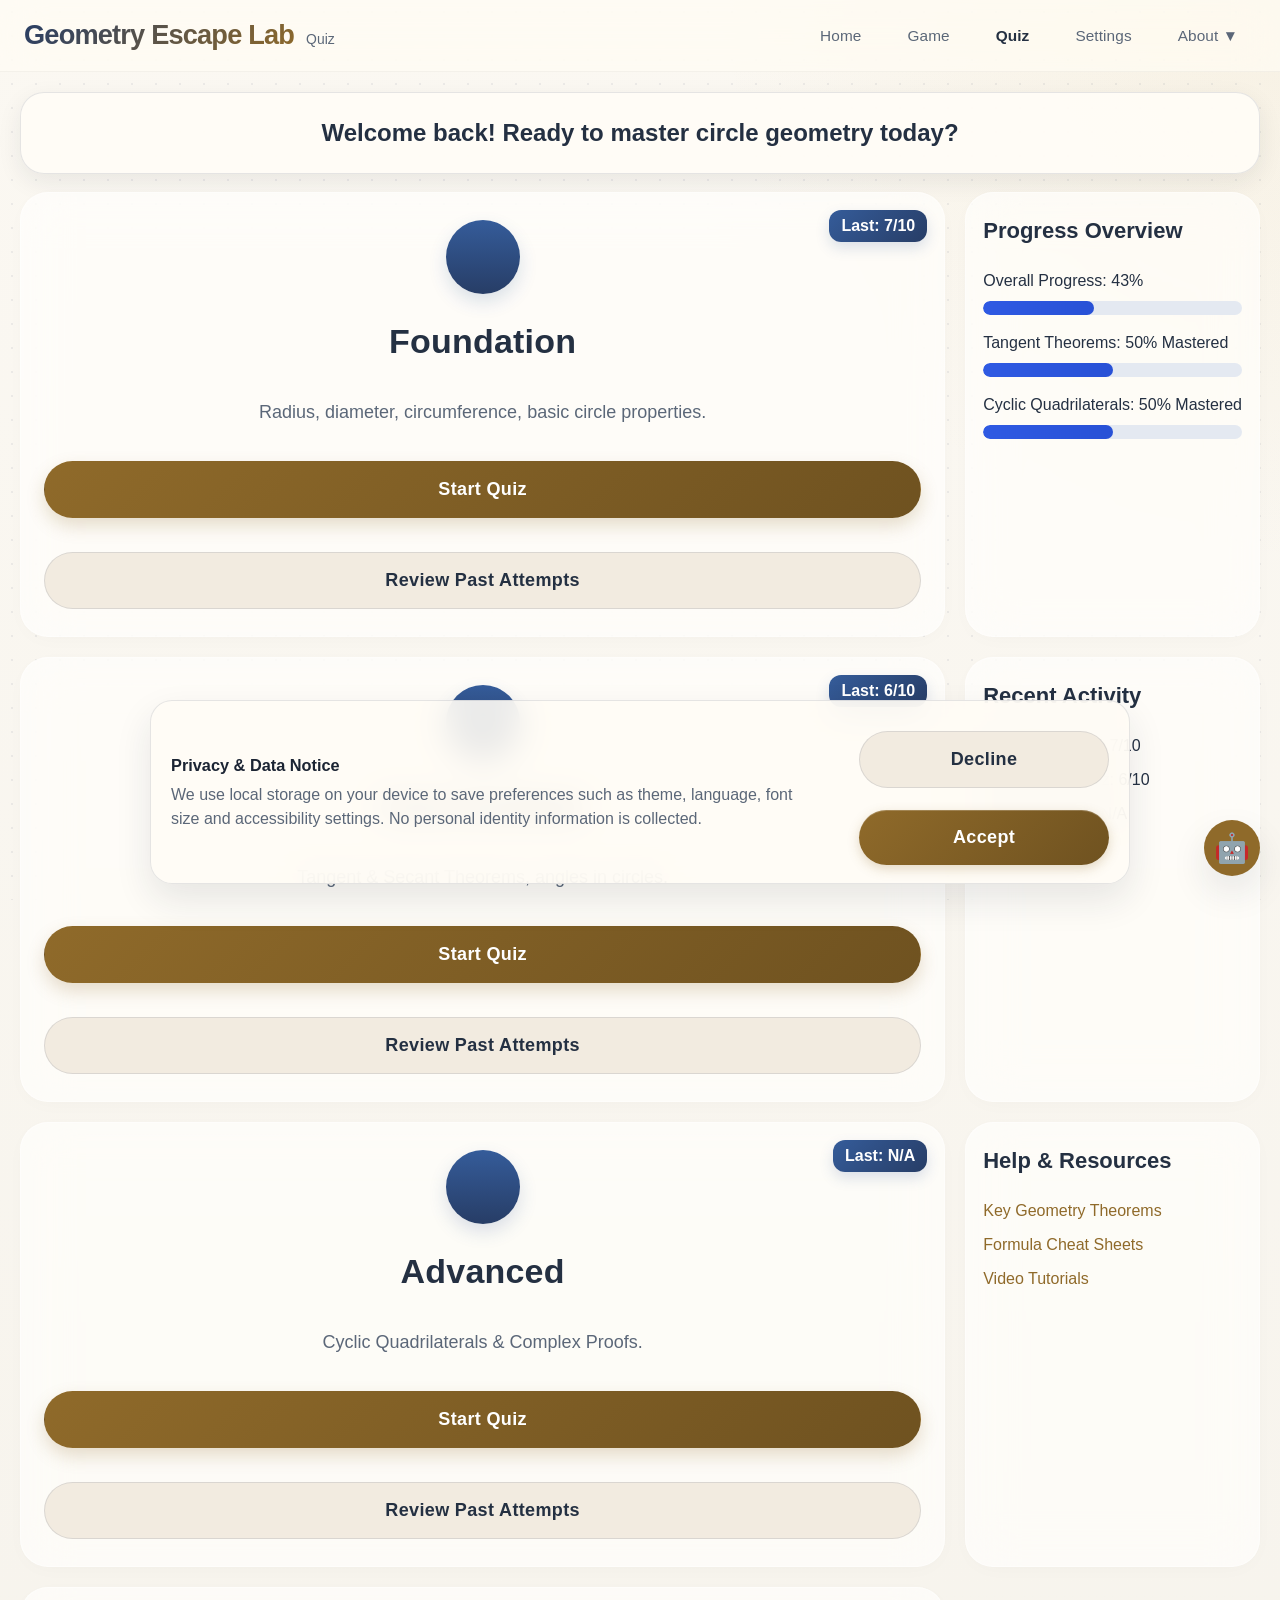
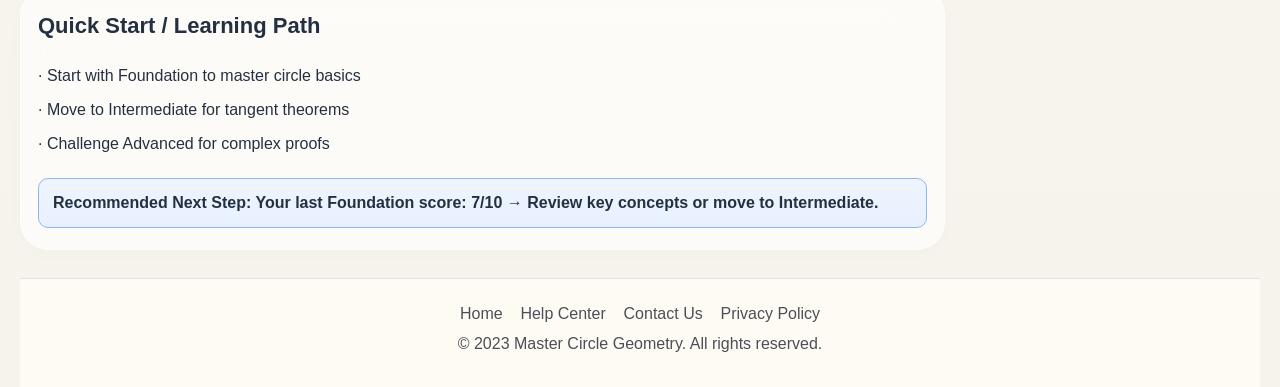
==== commit b8f73eee: "Add files via upload" ====
--- a/index.html
+++ b/index.html
@@ -4,36 +4,70 @@
   <meta charset="UTF-8" />
   <meta name="viewport" content="width=device-width, initial-scale=1.0" />
   <title>Master Circle Geometry Quiz</title>
-  <link rel="stylesheet" href="styles.css" />
+<link rel="stylesheet" href="shared.css" />
+<link rel="stylesheet" href="main.css" />
 </head>
 <body>
+<header>
+  <div class="header-left">
+    <h1>Geometry Escape Lab</h1>
+    <div class="breadcrumb">
+      <span id="pageBreadcrumb">Quiz</span>
+    </div>
+  </div>
+
+  <nav>
+    <button id="navHomeBtn">Home</button>
+    <button id="navGameBtn">Game</button>
+    <button id="navQuizBtn">Quiz</button>
+    <button id="settingsBtn">Settings</button>
+
+    <div class="nav-group">
+      <button>About ▼</button>
+      <div class="dropdown-content">
+        <a href="#">Contact</a>
+        <a href="#">About</a>
+        <a href="#">Accessibility</a>
+        <a href="#">Privacy</a>
+      </div>
+    </div>
+  </nav>
+</header>
+
+<div id="modal" class="modal">
+  <div class="modal-content">
+    <button class="close">&times;</button>
+    <h2 id="modal-title"></h2>
+    <div id="modal-text"></div>
+  </div>
+</div>
   <div id="app">
     <!-- 首页 -->
     <section id="homePage" class="page active">
-      <header class="topbar">
-        <div class="topbar-left">
-          <span class="top-link">⌂ Home</span>
-          <span class="top-link" id="topBackBtn">← Back</span>
-          <span class="top-link">🔖Bookmark</span>
-          <span class="top-link">❓Help</span>
-        </div>
-        <div class="topbar-right">EN / 中</div>
-      </header>
-
-      <div class="welcome-banner">Welcome back! Ready to master circle geometry today?</div>
-
+  <div class="welcome-banner" id="welcomeBanner">
+  Welcome back! Ready to master circle geometry today?
+</div>
 <div class="home-grid">
-  <div class="card module-card foundation-card" data-module="Foundation">
-    <div class="module-icon"></div>
-    <div class="module-badge" id="badge-Foundation">Last: 7/10</div>
-    <h2>Foundation</h2>
-    <p>Radius, diameter, circumference, basic circle properties.</p>
-    <button class="btn btn-primary start-btn" data-module="Foundation">Start Quiz</button>
-    <button class="btn btn-secondary review-btn" data-module="Foundation">Review Past Attempts</button>
-  </div>
+<div class="card module-card foundation-card" data-module="Foundation">
+  <div class="module-icon"></div>
+  <div class="module-badge" id="badge-Foundation">Last: 7/10</div>
+
+  <h2 id="foundationTitle">Foundation</h2>
+  <p id="foundationDesc">Radius, diameter, circumference, basic circle properties.</p>
+
+  <!-- ✅ 补上这个按钮 -->
+<button class="btn btn-primary start-btn" data-module="Foundation" data-role="startQuizBtn">
+  Start Quiz
+</button>
+
+  <!-- 原来的按钮保留 -->
+  <button class="btn btn-secondary review-btn" data-module="Foundation" data-role="reviewPastBtn">
+    Review Past Attempts
+  </button>
+</div>
 
   <div class="card side-card progress-card">
-    <h3>Progress Overview</h3>
+    <h3 id="progressOverviewTitle">Progress Overview</h3>
     <div class="progress-label">Overall Progress: <span id="overallProgressText">65%</span></div>
     <div class="bar"><div class="bar-fill" id="overallProgressBar" style="width:65%"></div></div>
 
@@ -47,14 +81,18 @@
   <div class="card module-card intermediate-card" data-module="Intermediate">
     <div class="module-icon"></div>
     <div class="module-badge" id="badge-Intermediate">Last: 6/10</div>
-    <h2>Intermediate</h2>
-    <p>Tangent &amp; Secant Theorems, angles in circles.</p>
-    <button class="btn btn-primary start-btn" data-module="Intermediate">Start Quiz</button>
-    <button class="btn btn-secondary review-btn" data-module="Intermediate">Review Past Attempts</button>
+<h2 id="intermediateTitle">Intermediate</h2>
+<p id="intermediateDesc">Tangent & Secant Theorems, angles in circles.</p>
+<button class="btn btn-primary start-btn" data-module="Intermediate" data-role="startQuizBtn">
+  Start Quiz
+</button>
+<button class="btn btn-secondary review-btn" data-module="Intermediate" data-role="reviewPastBtn">
+  Review Past Attempts
+</button>
   </div>
 
   <div class="card side-card recent-card">
-    <h3>Recent Activity</h3>
+    <h3 id="recentActivityTitle">Recent Activity</h3>
     <div id="recentActivityList">
       <p>Foundation Quiz: 7/10</p>
       <p>Intermediate Quiz: 6/10</p>
@@ -65,24 +103,28 @@
   <div class="card module-card advanced-card" data-module="Advanced">
     <div class="module-icon"></div>
     <div class="module-badge" id="badge-Advanced">Last: N/A</div>
-    <h2>Advanced</h2>
-    <p>Cyclic Quadrilaterals &amp; Complex Proofs.</p>
-    <button class="btn btn-primary start-btn" data-module="Advanced">Start Quiz</button>
-    <button class="btn btn-secondary review-btn" data-module="Advanced">Review Past Attempts</button>
+<h2 id="advancedTitle">Advanced</h2>
+<p id="advancedDesc">Cyclic Quadrilaterals & Complex Proofs.</p>
+<button class="btn btn-primary start-btn" data-module="Advanced" data-role="startQuizBtn">
+  Start Quiz
+</button>
+<button class="btn btn-secondary review-btn" data-module="Advanced" data-role="reviewPastBtn">
+  Review Past Attempts
+</button>
   </div>
 
   <div class="card side-card help-card">
-    <h3>Help &amp; Resources</h3>
-    <a href="javascript:void(0)">Key Geometry Theorems</a>
-    <a href="javascript:void(0)">Formula Cheat Sheets</a>
-    <a href="javascript:void(0)">Video Tutorials</a>
+<h3 id="helpResourcesTitle">Help &amp; Resources</h3>
+<a href="javascript:void(0)" id="keyTheoremsLink">Key Geometry Theorems</a>
+<a href="javascript:void(0)" id="formulaSheetsLink">Formula Cheat Sheets</a>
+<a href="javascript:void(0)" id="videoTutorialsLink">Video Tutorials</a>
   </div>
 
   <div class="card quick-start quick-card">
-    <h3>Quick Start / Learning Path</h3>
-    <p>· Start with Foundation to master circle basics</p>
-    <p>· Move to Intermediate for tangent theorems</p>
-    <p>· Challenge Advanced for complex proofs</p>
+<h3 id="quickStartTitle">Quick Start / Learning Path</h3>
+<p id="quickLine1">· Start with Foundation to master circle basics</p>
+<p id="quickLine2">· Move to Intermediate for tangent theorems</p>
+<p id="quickLine3">· Challenge Advanced for complex proofs</p>
     <div class="recommend-tip" id="recommendTip">
       Recommended Next Step: Your last Foundation score: 7/10 → Review key concepts or move to Intermediate.
     </div>
@@ -97,19 +139,9 @@
 
     <!-- 题目页 -->
 <section id="quizPage" class="page">
-  <header class="topbar">
-    <div class="topbar-left">
-      <span class="top-link" id="quizHomeBtn">⌂ Home</span>
-      <span class="top-link" id="quizBackBtn">← Back</span>
-      <span class="top-link">🔖Bookmark</span>
-      <span class="top-link">❓Help</span>
-    </div>
-    <div class="topbar-right">EN / 中</div>
-  </header>
-
   <div class="quiz-progress-wrap">
     <div class="quiz-progress-left">
-      <span class="quiz-progress-title">Quiz Progress:</span>
+      <span class="quiz-progress-title" id="quizProgressTitle">Quiz Progress:</span>
       <div class="bar quiz-top-bar">
         <div id="quizTopProgress" class="bar-fill" style="width:10%"></div>
       </div>
@@ -143,11 +175,11 @@
         </div>
 
         <div class="question-card-body">
-          <div id="answerPanel">
-            <h3>Select your answer:</h3>
-            <div id="optionsList"></div>
-            <button id="submitAnswerBtn" class="btn btn-primary full-btn">Submit Answer</button>
-          </div>
+<div id="answerPanel">
+  <h3 id="selectAnswerTitle">Select your answer:</h3>
+  <div id="optionsList"></div>
+  <button id="submitAnswerBtn" class="btn btn-primary full-btn">Submit Answer</button>
+</div>
 
           <div id="feedbackPanel" class="hidden">
             <div id="feedbackText" class="feedback-text"></div>
@@ -159,24 +191,23 @@
 
     <!-- 右侧功能区 -->
     <div class="quiz-right">
-      <div class="card side-card nav-card">
-        <h3>Quiz Navigation</h3>
-        <div id="quizNavGrid" class="nav-grid"></div>
-        <div class="nav-btn-group">
-          <button id="prevQuestionBtn" class="btn btn-secondary">← Previous Question</button>
-          <button id="nextQuestionBtn" class="btn btn-secondary">Next Question →</button>
-          <button id="quizSummaryBtn" class="btn btn-primary">Quiz Summary</button>
-        </div>
-      </div>
-
-      <div class="card side-card tools-card">
-        <h3>Additional Tools</h3>
-        <div class="tool-btn-group">
-          <button class="btn btn-secondary tool-btn" id="stepSolutionBtn">Step-by-Step Solution</button>
-          <button class="btn btn-secondary tool-btn" id="formulaBtn">Formula Sheet</button>
-          <button class="btn btn-secondary tool-btn" id="videoBtn">Video Tutorial</button>
-        </div>
-      </div>
+ <div class="card side-card nav-card">
+  <h3 id="quizNavigationTitle">Quiz Navigation</h3>
+  <div id="quizNavGrid" class="nav-grid"></div>
+  <div class="nav-btn-group">
+    <button id="prevQuestionBtn" class="btn btn-secondary">← Previous Question</button>
+    <button id="nextQuestionBtn" class="btn btn-secondary">Next Question →</button>
+    <button id="quizSummaryBtn" class="btn btn-primary">Quiz Summary</button>
+  </div>
+</div>
+<div class="card side-card tools-card">
+  <h3 id="additionalToolsTitle">Additional Tools</h3>
+  <div class="tool-btn-group">
+    <button class="btn btn-secondary tool-btn" id="stepSolutionBtn">Step-by-Step Solution</button>
+    <button class="btn btn-secondary tool-btn" id="formulaBtn">Formula Sheet</button>
+    <button class="btn btn-secondary tool-btn" id="videoBtn">Video Tutorial</button>
+  </div>
+</div>
     </div>
   </div>
 
@@ -188,11 +219,6 @@
 
     <!-- 历史测验入口 -->
     <section id="attemptChooserPage" class="page">
-      <header class="simple-header">
-        <div class="simple-left">◻ ← 🔖 ❓</div>
-        <div class="simple-right">Home &gt; Quiz &nbsp; EN / 中</div>
-      </header>
-
       <div class="chooser-wrap">
         <h1>Review Past Attempts</h1>
         <div class="chooser-subtitle" id="attemptChooserModule">Foundation</div>
@@ -206,11 +232,6 @@
 
     <!-- 成绩页 -->
     <section id="resultPage" class="page">
-      <header class="simple-header">
-        <div class="simple-left">◻ ← 🔖 ❓</div>
-        <div class="simple-right">Home &gt; Quiz &nbsp; EN / 中</div>
-      </header>
-
       <div class="result-wrap">
         <h1>Great Work!</h1>
 
@@ -337,16 +358,6 @@
 
     <!-- 错题集页 -->
     <section id="errorPage" class="page">
-      <header class="topbar">
-        <div class="topbar-left">
-          <span class="top-link" id="errorHomeBtn">⌂ Home</span>
-          <span class="top-link" id="errorBackBtn">← Back</span>
-          <span class="top-link">🔖Bookmark</span>
-          <span class="top-link">❓Help</span>
-        </div>
-        <div class="topbar-right">EN / 中</div>
-      </header>
-
       <div class="error-wrap">
         <h1>错题集 / Review Errors</h1>
         <div id="errorList" class="error-list"></div>
@@ -362,6 +373,8 @@
     </section>
   </div>
 
-  <script src="script.js"></script>
+ <script src="shared.js"></script>
+<script src="main.js"></script>
 </body>
 </html>
+   
--- a/shared.css
+++ b/shared.css
@@ -0,0 +1,1730 @@
+/* =========================================================
+   shared.css
+   Shared theme, navigation, modal and accessibility system
+   ========================================================= */
+
+* {
+  box-sizing: border-box;
+}
+
+:root {
+  --diagram-circle: #d9dde5;
+  --diagram-line: #7b8494;
+  --diagram-fixed-point: #aeb8cc;
+  --diagram-drag-point: #e24b4b;
+  --diagram-drag-stroke: #ffffff;
+  --diagram-text: #243247;
+  --diagram-angle-text: #111827;
+  --diagram-accent-text: #7a5c2e;
+  --bg: #f6f3ec;
+  --bg-panel: rgba(255, 252, 246, 0.96);
+  --bg-soft: #f2ebe0;
+  --bg-elevated: #fffdf8;
+  --text: #243042;
+  --text-soft: #5b6778;
+  --heading: #1b2433;
+
+  --primary: #8f6a2a;
+  --primary-strong: #6f5220;
+  --primary-soft: rgba(143, 106, 42, 0.12);
+  --accent: #355c9a;
+  --accent-soft: rgba(53, 92, 154, 0.12);
+
+  --border: rgba(72, 86, 112, 0.14);
+  --border-strong: rgba(72, 86, 112, 0.28);
+  --line: rgba(72, 86, 112, 0.12);
+  --shadow-sm: 0 4px 10px rgba(31, 41, 55, 0.05);
+  --shadow-md: 0 16px 36px rgba(31, 41, 55, 0.10);
+
+  --radius-xl: 28px;
+  --radius-lg: 999px;
+  --radius-md: 20px;
+  --radius-sm: 14px;
+
+  --gold: #b78935;
+  --blue: #355c9a;
+  --blue-strong: #273d66;
+  --green: #3d8d62;
+  --cyan: #5fc7ff;
+  --muted: #657286;
+
+  --svg-circle: rgba(72, 86, 112, 0.28);
+  --svg-line: #6c7890;
+  --svg-fixed-point: #586578;
+  --svg-label: #182130;
+  --svg-accent-text: #6f5220;
+  --svg-drag-fill: #df3d3d;
+  --svg-drag-stroke: #ffffff;
+
+  --font-scale: 1;
+  --content-max: 1400px;
+  --nav-hover-text: #ffffff;
+}
+
+html {
+  scroll-behavior: smooth;
+}
+
+body {
+  margin: 0;
+  min-height: 100vh;
+  font-family: 'Segoe UI', Roboto, Arial, sans-serif;
+  font-size: calc(16px * var(--font-scale));
+  background:
+    radial-gradient(circle at top right, rgba(200, 155, 44, 0.07), transparent 24%),
+    linear-gradient(180deg, #fbf8f2 0%, var(--bg) 100%);
+  color: var(--text);
+  transition: background-color .25s ease, color .25s ease, font-size .2s ease;
+  line-height: 1.5;
+}
+
+body.dark-mode {
+  --diagram-circle: #f3f4f6;
+  --diagram-line: rgba(255, 255, 255, 0.72);
+  --diagram-fixed-point: #b8c4d9;
+  --diagram-drag-point: #ef5350;
+  --diagram-drag-stroke: #ffffff;
+  --diagram-text: #f8fafc;
+  --diagram-angle-text: #f9fafb;
+  --diagram-accent-text: #f2d089;
+  --bg: #111723;
+  --bg-panel: rgba(22, 28, 42, 0.96);
+  --bg-soft: #1b2434;
+  --bg-elevated: #162031;
+  --text: #edf2fb;
+  --text-soft: #b9c6dc;
+  --heading: #f4f8ff;
+
+  --primary: #d1a34e;
+  --primary-strong: #e3bc73;
+  --primary-soft: rgba(209, 163, 78, 0.18);
+  --accent: #7fb4ff;
+  --accent-soft: rgba(127, 180, 255, 0.18);
+
+  --border: rgba(163, 183, 220, 0.16);
+  --border-strong: rgba(163, 183, 220, 0.30);
+  --line: rgba(163, 183, 220, 0.14);
+  --shadow-sm: 0 6px 14px rgba(0, 0, 0, 0.25);
+  --shadow-md: 0 20px 48px rgba(0, 0, 0, 0.35);
+
+  --gold: #f0c56c;
+  --blue: #8ec5ff;
+  --blue-strong: #dbeaff;
+  --green: #79d59e;
+  --cyan: #7ce4ff;
+  --muted: #adbbd0;
+  --nav-hover-text: #101724;
+
+  --svg-circle: rgba(218, 231, 255, 0.55);
+  --svg-line: #b5c7e5;
+  --svg-fixed-point: #d8e6ff;
+  --svg-label: #f5f9ff;
+  --svg-accent-text: #ffd88f;
+  --svg-drag-fill: #ff7b7b;
+  --svg-drag-stroke: #132034;
+
+  background:
+    radial-gradient(circle at top right, rgba(127, 180, 255, 0.12), transparent 24%),
+    linear-gradient(180deg, #0f1520 0%, var(--bg) 100%);
+}
+
+body.colorblind-mode {
+  --primary: #8c510a;
+  --primary-strong: #6b3f08;
+  --primary-soft: rgba(140, 81, 10, 0.14);
+  --accent: #01665e;
+  --accent-soft: rgba(1, 102, 94, 0.14);
+  --blue: #01665e;
+  --blue-strong: #0d4b47;
+  --green: #5c7a00;
+  --gold: #8c510a;
+}
+
+body.dark-mode.colorblind-mode {
+  --primary: #f2b34c;
+  --primary-strong: #ffd083;
+  --accent: #68d9ca;
+  --blue: #68d9ca;
+  --blue-strong: #dffff9;
+  --green: #bedb39;
+  --gold: #f2b34c;
+  --svg-accent-text: #ffe5ae;
+}
+
+body.reduce-motion *,
+body.reduce-motion *::before,
+body.reduce-motion *::after {
+  animation: none !important;
+  transition: none !important;
+  scroll-behavior: auto !important;
+}
+
+body.high-contrast {
+  --border: rgba(20, 28, 44, 0.35);
+  --border-strong: rgba(20, 28, 44, 0.55);
+  --line: rgba(20, 28, 44, 0.35);
+  --svg-circle: rgba(20, 28, 44, 0.7);
+  --svg-label: #111111;
+}
+
+body.dark-mode.high-contrast {
+  --border: rgba(255, 255, 255, 0.35);
+  --border-strong: rgba(255, 255, 255, 0.55);
+  --line: rgba(255, 255, 255, 0.35);
+  --svg-circle: rgba(255, 255, 255, 0.78);
+  --svg-label: #ffffff;
+}
+
+body.large-font {
+  --font-scale: 1.1;
+}
+
+body.small-font {
+  --font-scale: 0.93;
+}
+
+a {
+  color: inherit;
+  text-decoration: none;
+}
+
+button,
+input,
+select {
+  font: inherit;
+}
+
+img,
+svg,
+video {
+  display: block;
+  max-width: 100%;
+}
+
+header {
+  position: sticky;
+  top: 0;
+  z-index: 50;
+  background: color-mix(in srgb, var(--bg-panel) 92%, transparent);
+  backdrop-filter: blur(14px);
+  padding: 14px 24px;
+  display: flex;
+  flex-wrap: wrap;
+  justify-content: space-between;
+  align-items: center;
+  gap: 14px 20px;
+  border-bottom: 1px solid var(--border);
+}
+
+.header-left {
+  display: flex;
+  align-items: baseline;
+  gap: 12px;
+  flex-wrap: wrap;
+  min-width: 0;
+}
+
+header h1 {
+  margin: 0;
+  font-size: clamp(1.25rem, 5vw, 1.7rem);
+  font-weight: 800;
+  background: linear-gradient(135deg, var(--blue-strong), var(--primary));
+  -webkit-background-clip: text;
+  background-clip: text;
+  color: transparent;
+  white-space: nowrap;
+}
+
+.breadcrumb {
+  font-size: .87rem;
+  color: var(--text-soft);
+  white-space: nowrap;
+}
+
+.breadcrumb a {
+  color: var(--accent);
+  font-weight: 600;
+}
+
+nav {
+  display: flex;
+  align-items: center;
+  gap: 10px;
+  flex-wrap: wrap;
+  justify-content: flex-end;
+}
+
+nav button,
+.nav-link,
+.dropbtn {
+  appearance: none;
+  border: 1px solid var(--border);
+  background: var(--bg-soft);
+  color: var(--text);
+  cursor: pointer;
+  border-radius: var(--radius-lg);
+  padding: 10px 18px;
+  font-size: .96rem;
+  font-weight: 600;
+  letter-spacing: .1px;
+  box-shadow: var(--shadow-sm);
+  transition: .2s ease;
+}
+
+nav button:hover,
+.nav-link:hover,
+.dropbtn:hover,
+nav button:focus-visible,
+.nav-link:focus-visible,
+.dropbtn:focus-visible {
+  background: var(--primary);
+  color: var(--nav-hover-text);
+  border-color: transparent;
+  transform: translateY(-1px);
+  outline: none;
+}
+
+nav button.active-nav,
+.nav-link.active-nav,
+.dropbtn.active-nav {
+  background: linear-gradient(135deg, var(--primary), var(--primary-strong));
+  color: #fff;
+  border-color: transparent;
+}
+
+body.dark-mode nav button.active-nav,
+body.dark-mode .nav-link.active-nav,
+body.dark-mode .dropbtn.active-nav {
+  color: #101724;
+}
+
+.nav-group {
+  position: relative;
+  display: inline-block;
+}
+
+.dropdown-content {
+  display: none;
+  position: absolute;
+  right: 0;
+  top: calc(100% + 8px);
+  min-width: 220px;
+  background: var(--bg-elevated);
+  border: 1px solid var(--border);
+  box-shadow: var(--shadow-md);
+  border-radius: 18px;
+  z-index: 60;
+  overflow: hidden;
+}
+
+.nav-group.open .dropdown-content,
+.nav-group:hover .dropdown-content,
+.nav-group:focus-within .dropdown-content {
+  display: block;
+}
+
+.dropdown-content a,
+.dropdown-content button {
+  display: block;
+  width: 100%;
+  text-align: left;
+  padding: 12px 16px;
+  background: transparent;
+  border: none;
+  color: var(--text);
+  box-shadow: none;
+  border-radius: 0;
+}
+
+.dropdown-content a:hover,
+.dropdown-content button:hover {
+  background: var(--bg-soft);
+  color: var(--primary-strong);
+  transform: none;
+}
+
+.container {
+  width: min(var(--content-max), calc(100% - 32px));
+  margin: 0 auto;
+  padding: 28px 0 36px;
+}
+
+.card,
+.panel-box {
+  background: var(--bg-panel);
+  border: 1px solid var(--border);
+  box-shadow: var(--shadow-sm);
+  border-radius: 24px;
+}
+
+.card {
+  padding: 22px;
+}
+
+.panel-box {
+  padding: 18px;
+}
+
+.center {
+  text-align: center;
+}
+
+.small-text {
+  color: var(--text-soft);
+}
+
+.btn {
+  appearance: none;
+  border: 1px solid transparent;
+  border-radius: 16px;
+  padding: 11px 18px;
+  font-weight: 700;
+  cursor: pointer;
+  transition: .2s ease;
+  display: inline-flex;
+  align-items: center;
+  justify-content: center;
+  text-align: center;
+}
+
+.btn:hover {
+  transform: translateY(-1px);
+}
+
+.btn.primary {
+  background: linear-gradient(135deg, var(--primary), var(--primary-strong));
+  color: #fff;
+}
+
+body.dark-mode .btn.primary {
+  color: #101724;
+}
+
+.btn.secondary {
+  background: var(--bg-soft);
+  border-color: var(--border);
+  color: var(--text);
+}
+
+.btn.subtle-btn {
+  background: transparent;
+  border-color: var(--border);
+  color: var(--text-soft);
+}
+
+button:disabled,
+.btn:disabled,
+.locked-btn {
+  cursor: not-allowed;
+  opacity: .65;
+  transform: none !important;
+}
+
+.status-pill,
+.status-chip {
+  display: inline-flex;
+  align-items: center;
+  justify-content: center;
+  min-height: 34px;
+  padding: 6px 12px;
+  border-radius: 999px;
+  background: var(--primary-soft);
+  color: var(--primary-strong);
+  font-size: .85rem;
+  font-weight: 700;
+  border: 1px solid transparent;
+}
+
+.secondary-chip {
+  background: var(--accent-soft);
+  color: var(--accent);
+}
+
+.footer,
+.site-footer {
+  margin-top: 30px;
+  padding: 18px 24px;
+  border-top: 1px solid var(--border);
+  background: color-mix(in srgb, var(--bg-panel) 94%, transparent);
+}
+
+.footer-inner {
+  max-width: var(--content-max);
+  margin: 0 auto;
+  color: var(--text-soft);
+  display: flex;
+  justify-content: space-between;
+  gap: 12px;
+  flex-wrap: wrap;
+}
+
+.modal {
+  display: none;
+  position: fixed;
+  z-index: 1000;
+  left: 0;
+  top: 0;
+  width: 100%;
+  height: 100%;
+  background-color: rgba(0, 0, 0, .58);
+  backdrop-filter: blur(4px);
+}
+
+.modal.show {
+  display: block;
+}
+
+.modal-content {
+  background-color: var(--bg-elevated);
+  color: var(--text);
+  margin: 8vh auto;
+  padding: 24px 28px;
+  width: min(680px, 92vw);
+  border-radius: 28px;
+  border: 1px solid var(--border);
+  box-shadow: var(--shadow-md);
+}
+
+.modal-content h2 {
+  margin: 0 40px 16px 0;
+  color: var(--heading);
+}
+
+.close {
+  float: right;
+  width: 36px;
+  height: 36px;
+  border-radius: 50%;
+  background: var(--bg-soft);
+  color: var(--text);
+  display: inline-flex;
+  align-items: center;
+  justify-content: center;
+  font-size: 24px;
+  line-height: 1;
+  cursor: pointer;
+}
+
+.settings-panel,
+.info-panel {
+  display: grid;
+  gap: 14px;
+}
+
+.settings-group,
+.info-row {
+  display: flex;
+  justify-content: space-between;
+  gap: 12px;
+  align-items: center;
+  padding: 14px 16px;
+  background: var(--bg-soft);
+  border: 1px solid var(--border);
+  border-radius: 18px;
+}
+
+.settings-copy,
+.info-row>div {
+  display: grid;
+  gap: 4px;
+}
+
+.settings-copy span,
+.info-row span,
+.modal-note {
+  color: var(--text-soft);
+  font-size: .92rem;
+}
+
+.control-row {
+  display: flex;
+  gap: 8px;
+  flex-wrap: wrap;
+  justify-content: flex-end;
+}
+
+.mode-switch-btn,
+.font-size-btn,
+.toggle-btn {
+  border: 1px solid var(--border);
+  background: var(--bg-elevated);
+  color: var(--text);
+  border-radius: 12px;
+  padding: 9px 14px;
+  font-weight: 700;
+  cursor: pointer;
+}
+
+.mode-switch-btn.active,
+.font-size-btn.active,
+.toggle-btn.active {
+  background: linear-gradient(135deg, var(--primary), var(--primary-strong));
+  color: #fff;
+  border-color: transparent;
+}
+
+body.dark-mode .mode-switch-btn.active,
+body.dark-mode .font-size-btn.active,
+body.dark-mode .toggle-btn.active {
+  color: #101724;
+}
+
+@media (max-width: 900px) {
+
+  .settings-group,
+  .info-row {
+    flex-direction: column;
+    align-items: stretch;
+  }
+
+  .control-row {
+    justify-content: flex-start;
+  }
+}
+
+@media (max-width: 640px) {
+  header {
+    padding: 12px 14px;
+  }
+
+  .container {
+    width: min(var(--content-max), calc(100% - 20px));
+    padding-top: 20px;
+  }
+
+  .card {
+    padding: 18px;
+  }
+
+  nav {
+    width: 100%;
+    justify-content: flex-start;
+  }
+
+  nav button,
+  .dropbtn {
+    padding: 9px 14px;
+    font-size: .92rem;
+  }
+}
+
+.font-slider-wrap {
+  display: flex;
+  align-items: center;
+  gap: 12px;
+  margin-top: 10px;
+}
+
+.font-slider-label {
+  font-weight: 700;
+  color: var(--text);
+  font-size: 0.95rem;
+  min-width: 18px;
+  text-align: center;
+}
+
+.font-slider-label-large {
+  font-size: 1.2rem;
+}
+
+.font-size-slider {
+  flex: 1;
+  appearance: none;
+  height: 6px;
+  border-radius: 999px;
+  background: linear-gradient(90deg, var(--primary-soft), var(--primary));
+  outline: none;
+}
+
+.font-size-slider::-webkit-slider-thumb {
+  appearance: none;
+  width: 18px;
+  height: 18px;
+  border-radius: 50%;
+  background: var(--bg-elevated);
+  border: 2px solid var(--primary);
+  cursor: pointer;
+  box-shadow: 0 2px 8px rgba(0, 0, 0, 0.15);
+}
+
+.font-size-slider::-moz-range-thumb {
+  width: 18px;
+  height: 18px;
+  border-radius: 50%;
+  background: var(--bg-elevated);
+  border: 2px solid var(--primary);
+  cursor: pointer;
+  box-shadow: 0 2px 8px rgba(0, 0, 0, 0.15);
+}
+
+.font-slider-readout {
+  margin-top: 10px;
+  display: flex;
+  justify-content: space-between;
+  gap: 10px;
+  color: var(--text-soft);
+  font-size: 0.92rem;
+  font-weight: 600;
+}
+
+/* ========== AI Assistant Widget ========== */
+.assistant {
+  position: fixed !important;
+  right: 20px !important;
+  bottom: 24px !important;
+  z-index: 1000 !important;
+  width: 56px;
+  height: 56px;
+  user-select: none;
+  -webkit-user-select: none;
+  touch-action: none;
+}
+
+.assistant.dragging {
+  cursor: grabbing !important;
+}
+
+.assistant-trigger {
+  width: 56px;
+  height: 56px;
+  border: none;
+  border-radius: 50%;
+  background: var(--primary);
+  box-shadow: var(--shadow-md);
+  display: flex;
+  align-items: center;
+  justify-content: center;
+  cursor: grab;
+  padding: 0;
+}
+
+.assistant.dragging .assistant-trigger {
+  cursor: grabbing;
+}
+
+.assistant-icon {
+  font-size: 1.8rem;
+  line-height: 1;
+  display: flex;
+  align-items: center;
+  justify-content: center;
+}
+
+.assistant-panel {
+  position: absolute;
+  right: 0;
+  width: min(340px, 88vw);
+  max-height: min(420px, 70vh);
+  padding: 16px 18px;
+  border-radius: 24px;
+  background: var(--bg-elevated);
+  border: 1px solid var(--border);
+  box-shadow: var(--shadow-md);
+  backdrop-filter: blur(8px);
+  opacity: 0;
+  visibility: hidden;
+  pointer-events: none;
+  transform: scale(0.98);
+  transition:
+    opacity 0.2s ease,
+    transform 0.2s ease,
+    visibility 0s linear 0.2s;
+  display: flex;
+  flex-direction: column;
+}
+
+.assistant.expand-left .assistant-panel {
+  right: 0;
+  left: auto;
+}
+
+.assistant.expand-right .assistant-panel {
+  left: 0;
+  right: auto;
+}
+
+.assistant.expand-up .assistant-panel {
+  bottom: 52px;
+  top: auto;
+}
+
+.assistant.expand-down .assistant-panel {
+  top: 52px;
+  bottom: auto;
+}
+
+.assistant.expand-up.expand-left .assistant-panel {
+  transform-origin: bottom right;
+}
+
+.assistant.expand-up.expand-right .assistant-panel {
+  transform-origin: bottom left;
+}
+
+.assistant.expand-down.expand-left .assistant-panel {
+  transform-origin: top right;
+}
+
+.assistant.expand-down.expand-right .assistant-panel {
+  transform-origin: top left;
+}
+
+.assistant.open .assistant-panel,
+.assistant:hover:not(.dragging) .assistant-panel,
+.assistant:focus-within .assistant-panel {
+  opacity: 1;
+  visibility: visible;
+  pointer-events: auto;
+  transform: scale(1);
+  transition:
+    opacity 0.2s ease,
+    transform 0.2s ease,
+    visibility 0s linear 0s;
+}
+
+body.dark-mode .assistant-panel {
+  background: color-mix(in srgb, var(--bg-elevated) 94%, transparent);
+}
+
+.assistant-content {
+  display: flex;
+  flex-direction: column;
+  gap: 10px;
+  min-height: 0;
+}
+
+.assistant-header {
+  font-weight: 700;
+  font-size: 1.05rem;
+  display: flex;
+  align-items: center;
+  justify-content: space-between;
+  gap: 8px;
+  color: var(--heading);
+}
+
+.assistant-header span {
+  display: flex;
+  align-items: center;
+  gap: 6px;
+}
+
+.lang-selector {
+  background: var(--bg-soft);
+  border: 1px solid var(--border);
+  border-radius: 40px;
+  padding: 5px 12px;
+  font-size: 0.8rem;
+  color: var(--text);
+  cursor: pointer;
+}
+
+.assistant-help {
+  font-size: 0.8rem;
+  margin: 0;
+  color: var(--text-soft);
+}
+
+.assistant-answer-wrap {
+  flex: 1;
+  min-height: 120px;
+  max-height: 220px;
+  overflow-y: auto;
+  border-radius: 16px;
+  background: var(--bg-soft);
+  border: 1px solid var(--border);
+  padding: 12px;
+}
+
+.assistant-answer {
+  white-space: pre-wrap;
+  word-break: break-word;
+  color: var(--text);
+  font-size: 0.9rem;
+  line-height: 1.55;
+}
+
+.assistant-answer.empty {
+  color: var(--text-soft);
+}
+
+.assistant-input-group {
+  display: flex;
+  gap: 8px;
+}
+
+.assistant-input {
+  flex: 1;
+  padding: 10px 14px;
+  border-radius: 40px;
+  border: 1px solid var(--border);
+  background: var(--bg-soft);
+  color: var(--text);
+  font-size: 0.85rem;
+  outline: none;
+}
+
+.assistant-input:focus {
+  border-color: var(--primary);
+}
+
+.assistant-send-btn {
+  padding: 8px 16px;
+  border-radius: 40px;
+  background: var(--primary);
+  color: #fff;
+  border: none;
+  font-weight: 600;
+  cursor: pointer;
+}
+
+.assistant-send-btn:hover {
+  background: var(--primary-strong);
+}
+
+.assistant-trigger:focus-visible {
+  outline: 2px solid var(--accent);
+  outline-offset: 3px;
+}
+
+@media (max-width: 640px) {
+  .assistant {
+    right: 12px !important;
+    bottom: 16px !important;
+  }
+
+  .assistant-panel {
+    width: min(300px, calc(100vw - 24px));
+  }
+}
+
+/* =========================================================
+   V3.5: 消除“骨架感” - 质感与深度提升 (Anti-Skeletal UI)
+   ========================================================= */
+
+/* 1. 增加背景的“数学/实验室”质感（点阵图）代替死板的纯色 */
+body {
+  position: relative;
+}
+
+body::before {
+  content: "";
+  position: fixed;
+  top: 0;
+  left: 0;
+  width: 100vw;
+  height: 100vh;
+  z-index: -1;
+  background-image: radial-gradient(var(--border-strong) 1px, transparent 1px);
+  background-size: 24px 24px;
+  /* 数学坐标纸的点阵感 */
+  opacity: 0.3;
+  pointer-events: none;
+}
+
+body.dark-mode::before {
+  opacity: 0.15;
+}
+
+/* 2. 打破生硬的边框：用“毛玻璃 (Glassmorphism)”和“弥散阴影”代替 1px 实线边框 */
+.card,
+.panel-box,
+.theorem-item {
+  border: 1px solid rgba(255, 255, 255, 0.4) !important;
+  /* 极高光边缘，弱化边框线 */
+  background: linear-gradient(145deg, rgba(255, 255, 255, 0.8), rgba(255, 255, 255, 0.4)) !important;
+  backdrop-filter: blur(12px);
+  /* 毛玻璃透视效果 */
+  box-shadow:
+    0 4px 6px -1px rgba(0, 0, 0, 0.02),
+    0 24px 48px -12px rgba(53, 92, 154, 0.12) !important;
+  /* 深层弥散阴影，让卡片飘起来 */
+}
+
+body.dark-mode .card,
+body.dark-mode .panel-box,
+body.dark-mode .theorem-item {
+  border: 1px solid rgba(255, 255, 255, 0.05) !important;
+  background: linear-gradient(145deg, rgba(30, 38, 56, 0.8), rgba(20, 25, 38, 0.4)) !important;
+  box-shadow:
+    0 10px 30px -10px rgba(0, 0, 0, 0.5),
+    inset 0 1px 0 rgba(255, 255, 255, 0.05) !important;
+  /* 暗黑模式下的内部高光 */
+}
+
+/* 3. 让所有按钮看起来像真实的、有手感的按键，而不是一个色块 */
+.btn.primary {
+  background: linear-gradient(135deg, var(--primary), var(--primary-strong)) !important;
+  box-shadow:
+    0 4px 12px rgba(143, 106, 42, 0.25),
+    inset 0 1px 0 rgba(255, 255, 255, 0.2) !important;
+  /* 顶部反光 */
+  border: none !important;
+}
+
+.btn.primary:hover {
+  transform: translateY(-2px);
+  box-shadow:
+    0 6px 16px rgba(143, 106, 42, 0.35),
+    inset 0 1px 0 rgba(255, 255, 255, 0.2) !important;
+}
+
+/* 4. 打破方块阵列：在关键元素（如英雄区）增加不对称的视觉装饰 */
+.hero-panel::before {
+  content: "";
+  position: absolute;
+  top: -50px;
+  right: -50px;
+  width: 300px;
+  height: 300px;
+  border-radius: 40% 60% 70% 30% / 40% 50% 60% 50%;
+  /* 不规则的流体形状 */
+  background: linear-gradient(135deg, rgba(200, 155, 44, 0.1), rgba(53, 92, 154, 0.1));
+  animation: morph 8s ease-in-out infinite alternate;
+  pointer-events: none;
+  z-index: 0;
+}
+
+@keyframes morph {
+  0% {
+    border-radius: 40% 60% 70% 30% / 40% 50% 60% 50%;
+    transform: rotate(0deg);
+  }
+
+  100% {
+    border-radius: 60% 40% 30% 70% / 60% 30% 70% 40%;
+    transform: rotate(10deg);
+  }
+}
+
+/* 保证层级关系，文字不被装饰遮挡 */
+.hero-copy {
+  position: relative;
+  z-index: 1;
+}
+
+/* =========================================================
+   V4: Apple-esque Premium Design
+   Eliminating wireframes, embracing space, light, and glass.
+   ========================================================= */
+
+/* --- 1. 彻底干掉硬边框，用光影定义边界 --- */
+.card,
+.panel-box,
+.theorem-item {
+  border: none !important;
+  /* 彻底移除实体边框 */
+  background: rgba(255, 255, 255, 0.65) !important;
+  /* 更通透的毛玻璃 */
+  backdrop-filter: blur(24px) saturate(180%);
+  /* 苹果标志性的高模糊+高饱和背景透视 */
+  -webkit-backdrop-filter: blur(24px) saturate(180%);
+  box-shadow:
+    0 4px 24px -8px rgba(0, 0, 0, 0.04),
+    inset 0 0 0 1px rgba(255, 255, 255, 0.4) !important;
+  /* 仅保留极细的内发光作为物理边缘 */
+  border-radius: 28px !important;
+  /* 增加圆角，更圆润 */
+  transition: transform 0.4s cubic-bezier(0.16, 1, 0.3, 1), box-shadow 0.4s ease !important;
+}
+
+/* 悬停时的悬浮感 */
+.room-tile:hover,
+.theorem-item.unlocked:hover {
+  transform: translateY(-8px) scale(1.01) !important;
+  box-shadow:
+    0 20px 40px -12px rgba(53, 92, 154, 0.15),
+    inset 0 0 0 1px rgba(255, 255, 255, 0.8) !important;
+}
+
+/* 暗色模式的极致通透 */
+body.dark-mode .card,
+body.dark-mode .panel-box,
+body.dark-mode .theorem-item {
+  background: rgba(20, 25, 38, 0.45) !important;
+  box-shadow:
+    0 10px 40px -10px rgba(0, 0, 0, 0.6),
+    inset 0 0 0 1px rgba(255, 255, 255, 0.08) !important;
+}
+
+/* --- 2. 导航栏重塑：仿 iOS 顶栏 --- */
+header {
+  background: rgba(255, 252, 246, 0.7) !important;
+  backdrop-filter: blur(20px) saturate(150%) !important;
+  -webkit-backdrop-filter: blur(20px) saturate(150%) !important;
+  border-bottom: 1px solid rgba(0, 0, 0, 0.04) !important;
+}
+
+body.dark-mode header {
+  background: rgba(15, 21, 32, 0.6) !important;
+  border-bottom: 1px solid rgba(255, 255, 255, 0.04) !important;
+}
+
+/* 导航按钮无边框化，悬停时出现柔和背景 */
+nav button,
+.nav-link,
+.dropbtn {
+  border: none !important;
+  background: transparent !important;
+  box-shadow: none !important;
+  color: var(--text-soft) !important;
+  font-weight: 500 !important;
+}
+
+nav button:hover,
+.nav-link:hover,
+.dropbtn:hover {
+  background: rgba(0, 0, 0, 0.04) !important;
+  color: var(--text) !important;
+  transform: none !important;
+}
+
+nav button.active-nav,
+.nav-link.active-nav,
+.dropbtn.active-nav {
+  color: var(--text) !important;
+  font-weight: 700 !important;
+}
+
+body.dark-mode nav button:hover {
+  background: rgba(255, 255, 255, 0.05) !important;
+}
+
+/* --- 3. 字体层级与质感 (Typography) --- */
+h1 {
+  letter-spacing: -0.03em !important;
+  /* 苹果标题常用的紧凑字距 */
+  font-weight: 700 !important;
+}
+
+/* --- 4. Hero 区域：去除线框结构，拥抱留白 --- */
+.hero-panel {
+  padding: 60px 40px !important;
+  /* 巨大的呼吸空间 */
+}
+
+/* 柔和的背景环境光 */
+.hero-panel::before {
+  content: "";
+  position: absolute;
+  top: -20%;
+  right: -10%;
+  width: 60%;
+  height: 140%;
+  background: radial-gradient(circle, rgba(200, 155, 44, 0.08) 0%, transparent 70%);
+  filter: blur(40px);
+  z-index: 0;
+  pointer-events: none;
+}
+
+.hero-copy {
+  position: relative;
+  z-index: 1;
+}
+
+/* --- 5. 按钮的高级质感 --- */
+.btn {
+  border-radius: 999px !important;
+  /* 胶囊按钮 */
+  letter-spacing: 0.02em;
+}
+
+.btn.primary:hover {
+  transform: scale(1.02) !important;
+  /* 点击时的弹性呼吸 */
+  box-shadow: 0 6px 20px rgba(0, 0, 0, 0.15) !important;
+}
+
+/* --- 6. SVG 画布容器的无界感 --- */
+.diagram-wrap-enhanced {
+  background: transparent !important;
+  border: none !important;
+  box-shadow: none !important;
+}
+
+#svg {
+  border: none !important;
+  border-radius: 20px !important;
+  background: linear-gradient(180deg, rgba(255, 255, 255, 0.8), rgba(255, 255, 255, 0.4)) !important;
+  box-shadow: inset 0 0 0 1px rgba(0, 0, 0, 0.05), 0 12px 32px -8px rgba(0, 0, 0, 0.06) !important;
+}
+
+body.dark-mode #svg {
+  background: linear-gradient(180deg, rgba(255, 255, 255, 0.05), rgba(255, 255, 255, 0.02)) !important;
+  box-shadow: inset 0 0 0 1px rgba(255, 255, 255, 0.05), 0 12px 32px -8px rgba(0, 0, 0, 0.4) !important;
+}
+
+/* =========================================================
+   V11: Inclusive Design & Wellbeing Enforcements 
+   (Eye-care, Brutal High-Contrast, Legibility)
+   ========================================================= */
+
+/* --- 1. 护眼模式 (Eye-care Theme) --- */
+body.eye-care {
+  --bg: #fdf6e3;
+  --bg-panel: rgba(250, 243, 224, 0.98);
+  --bg-soft: #f4e8d1;
+  --bg-elevated: #fffcf5;
+  --text: #433422;
+  --text-soft: #7a6548;
+  --heading: #312515;
+  --primary: #b58900;
+  --primary-strong: #8a6800;
+  --primary-soft: rgba(181, 137, 0, 0.15);
+  --accent: #2aa198;
+  --border: rgba(181, 137, 0, 0.2);
+  --line: rgba(181, 137, 0, 0.15);
+  --svg-circle: rgba(181, 137, 0, 0.3);
+  --svg-line: #937b54;
+  --svg-label: #312515;
+  background: #fdf6e3 !important;
+}
+
+body.eye-care::before {
+  display: none !important;
+}
+
+/* --- 2. 暴力高对比度模式 (Brutal High-Contrast) --- */
+body.high-contrast * {
+  text-shadow: none !important;
+  box-shadow: none !important;
+}
+
+body.high-contrast {
+  --bg: #ffffff;
+  --bg-panel: #ffffff;
+  --bg-soft: #f0f0f0;
+  --text: #000000;
+  --text-soft: #111111;
+  --heading: #000000;
+  --primary: #0000ff;
+  --primary-strong: #0000cc;
+  --gold: #cc6600;
+  background: #ffffff !important;
+}
+
+body.high-contrast header,
+body.high-contrast .card,
+body.high-contrast .panel-box,
+body.high-contrast .theorem-item,
+body.high-contrast .assistant:hover {
+  background: #ffffff !important;
+  backdrop-filter: none !important;
+  -webkit-backdrop-filter: none !important;
+  border: 3px solid #000000 !important;
+  border-radius: 8px !important;
+}
+
+body.dark-mode.high-contrast {
+  --bg: #000000;
+  --bg-panel: #000000;
+  --bg-soft: #1a1a1a;
+  --text: #ffffff;
+  --text-soft: #eeeeee;
+  --heading: #ffffff;
+  --primary: #ffff00;
+  --primary-strong: #cccc00;
+  background: #000000 !important;
+}
+
+body.dark-mode.high-contrast header,
+body.dark-mode.high-contrast .card,
+body.dark-mode.high-contrast .panel-box,
+body.dark-mode.high-contrast .theorem-item {
+  background: #000000 !important;
+  border: 3px solid #ffffff !important;
+}
+
+body.high-contrast .btn.primary {
+  background: #000000 !important;
+  color: #ffffff !important;
+  border: 2px solid #000000 !important;
+}
+
+body.dark-mode.high-contrast .btn.primary {
+  background: #ffffff !important;
+  color: #000000 !important;
+  border: 2px solid #ffffff !important;
+}
+
+body.high-contrast #svg {
+  background: #ffffff !important;
+  border: 3px solid #000000 !important;
+}
+
+body.dark-mode.high-contrast #svg {
+  background: #000000 !important;
+  border: 3px solid #ffffff !important;
+}
+
+/* --- 3. 易读排版模式 (Enhanced Legibility for Dyslexia) --- */
+body.legibility-mode {
+  font-family: "Comic Sans MS", "Arial", sans-serif !important;
+  line-height: 1.8 !important;
+  letter-spacing: 0.05em !important;
+  word-spacing: 0.05em !important;
+}
+
+body.legibility-mode h1,
+body.legibility-mode h2,
+body.legibility-mode h3 {
+  letter-spacing: 0.1em !important;
+  margin-bottom: 1rem !important;
+}
+
+body.legibility-mode p {
+  text-align: left !important;
+}
+
+/* --- 4. 彻底的减少动态效果 (Reduced Motion Enhancement) --- */
+body.reduce-motion * {
+  animation: none !important;
+  transition: none !important;
+  transform: none !important;
+}
+
+/* ==========================================
+   Apple-like Settings Refresh
+   只覆盖 settings modal，不破坏整体架构
+   ========================================== */
+
+.modal-content {
+  width: min(620px, 92vw);
+  padding: 26px 24px 22px;
+  border-radius: 30px;
+}
+
+#modal-title {
+  font-size: 1.45rem;
+  letter-spacing: -0.02em;
+  margin-bottom: 16px;
+}
+
+.close {
+  width: 32px;
+  height: 32px;
+  font-size: 20px;
+  background: rgba(127, 127, 127, 0.14);
+  box-shadow: none;
+  border: none;
+}
+
+.apple-settings-panel {
+  display: grid;
+  gap: 18px;
+  max-height: 66vh;
+  overflow-y: auto;
+  padding-right: 2px;
+}
+
+.settings-section {
+  background: rgba(255, 255, 255, 0.58);
+  backdrop-filter: blur(20px) saturate(160%);
+  -webkit-backdrop-filter: blur(20px) saturate(160%);
+  border-radius: 22px;
+  overflow: hidden;
+  box-shadow:
+    0 10px 28px rgba(20, 28, 44, 0.05),
+    inset 0 0 0 1px rgba(255, 255, 255, 0.42);
+}
+
+body.dark-mode .settings-section {
+  background: rgba(24, 30, 43, 0.62);
+  box-shadow:
+    0 14px 32px rgba(0, 0, 0, 0.28),
+    inset 0 0 0 1px rgba(255, 255, 255, 0.06);
+}
+
+.settings-section-title {
+  padding: 14px 18px 10px;
+  font-size: 0.82rem;
+  font-weight: 700;
+  letter-spacing: 0.03em;
+  text-transform: uppercase;
+  color: var(--text-soft);
+}
+
+.settings-group.settings-row {
+  display: flex;
+  align-items: center;
+  justify-content: space-between;
+  gap: 18px;
+  padding: 16px 18px;
+  background: transparent;
+  border: none;
+  border-radius: 0;
+  box-shadow: none;
+  position: relative;
+}
+
+.settings-group.settings-row::after {
+  content: "";
+  position: absolute;
+  left: 18px;
+  right: 18px;
+  bottom: 0;
+  height: 1px;
+  background: rgba(72, 86, 112, 0.12);
+}
+
+.settings-section .settings-group.settings-row:last-child::after {
+  display: none;
+}
+
+body.dark-mode .settings-group.settings-row::after {
+  background: rgba(255, 255, 255, 0.08);
+}
+
+.settings-copy {
+  display: grid;
+  gap: 4px;
+  min-width: 0;
+  flex: 1;
+}
+
+.settings-copy strong {
+  font-size: 1rem;
+  font-weight: 600;
+  letter-spacing: -0.01em;
+  color: var(--text);
+}
+
+.settings-copy span {
+  font-size: 0.92rem;
+  line-height: 1.4;
+  color: var(--text-soft);
+  max-width: 34ch;
+}
+
+.control-row {
+  display: flex;
+  align-items: center;
+  justify-content: flex-end;
+  gap: 10px;
+  flex-shrink: 0;
+}
+
+.control-row.segmented-control {
+  justify-content: flex-start;
+}
+
+.segmented-control::before {
+  content: "";
+  position: absolute;
+  top: 3px;
+  left: 3px;
+  width: var(--segment-thumb-width, 76px);
+  height: calc(100% - 6px);
+  border-radius: 999px;
+  background: rgba(255, 255, 255, 0.96);
+  box-shadow:
+    0 1px 2px rgba(0, 0, 0, 0.08),
+    0 4px 10px rgba(0, 0, 0, 0.06);
+  transform: translateX(var(--segment-thumb-x, 0px));
+  transition: transform .28s cubic-bezier(0.2, 0.8, 0.2, 1),
+    width .28s cubic-bezier(0.2, 0.8, 0.2, 1),
+    background .22s ease,
+    box-shadow .22s ease;
+  z-index: 0;
+  pointer-events: none;
+}
+
+.segmented-control.no-thumb-transition::before {
+  transition: none !important;
+}
+
+/* segmented control */
+.segmented-control {
+  position: relative;
+  display: inline-flex;
+  align-items: center;
+  justify-content: flex-start;
+  background: rgba(120, 120, 128, 0.12);
+  padding: 3px;
+  border-radius: 999px;
+  gap: 0;
+  flex: 0 0 auto;
+  width: fit-content;
+  overflow: hidden;
+  isolation: isolate;
+}
+
+body.dark-mode .segmented-control {
+  background: rgba(255, 255, 255, 0.09);
+}
+
+body.dark-mode .segmented-control::before {
+  background: rgba(255, 255, 255, 0.16);
+  box-shadow:
+    inset 0 0 0 1px rgba(255, 255, 255, 0.06),
+    0 6px 16px rgba(0, 0, 0, 0.28);
+}
+
+.mode-switch-btn {
+  position: relative;
+  z-index: 1;
+  border: none !important;
+  background: transparent !important;
+  color: var(--text-soft) !important;
+  box-shadow: none !important;
+  border-radius: 999px !important;
+  min-width: 76px;
+  padding: 8px 14px !important;
+  font-weight: 600 !important;
+  letter-spacing: -0.01em;
+  transition: color .22s ease !important;
+}
+
+.mode-switch-btn:hover {
+  transform: none !important;
+  background: transparent !important;
+  color: var(--text) !important;
+}
+
+.mode-switch-btn.active {
+  background: transparent !important;
+  box-shadow: none !important;
+  color: #111827 !important;
+}
+
+body.dark-mode .mode-switch-btn.active {
+  background: transparent !important;
+  color: #f8fafc !important;
+}
+
+/* iOS-like switch */
+.ios-switch {
+  appearance: none;
+  border: none;
+  background: transparent;
+  padding: 0;
+  width: 52px;
+  height: 32px;
+  cursor: pointer;
+  box-shadow: none;
+}
+
+.ios-switch-track {
+  position: relative;
+  display: block;
+  width: 52px;
+  height: 32px;
+  border-radius: 999px;
+  background: rgba(120, 120, 128, 0.32);
+  transition: background .22s ease;
+}
+
+.ios-switch-thumb {
+  position: absolute;
+  top: 2px;
+  left: 2px;
+  width: 28px;
+  height: 28px;
+  border-radius: 50%;
+  background: #fff;
+  box-shadow:
+    0 1px 3px rgba(0, 0, 0, 0.16),
+    0 3px 8px rgba(0, 0, 0, 0.12);
+  transition: transform .22s ease;
+}
+
+.ios-switch.active .ios-switch-track {
+  background: var(--green);
+}
+
+.ios-switch.active .ios-switch-thumb {
+  transform: translateX(20px);
+}
+
+.ios-switch:focus-visible {
+  outline: 2px solid color-mix(in srgb, var(--accent) 60%, white);
+  outline-offset: 3px;
+  border-radius: 999px;
+}
+
+/* slider row */
+.settings-row-slider {
+  align-items: flex-start;
+}
+
+.settings-slider-block {
+  min-width: min(260px, 46vw);
+  max-width: 320px;
+}
+
+.font-slider-wrap {
+  margin-top: 2px;
+  gap: 10px;
+}
+
+.font-slider-label {
+  color: var(--text-soft);
+  font-weight: 700;
+}
+
+.font-size-slider {
+  height: 4px;
+  background: linear-gradient(90deg, rgba(120, 120, 128, 0.22), var(--primary));
+  border-radius: 999px;
+}
+
+.font-size-slider::-webkit-slider-thumb {
+  width: 20px;
+  height: 20px;
+  border: none;
+  background: #ffffff;
+  box-shadow:
+    0 2px 6px rgba(0, 0, 0, 0.16),
+    0 6px 14px rgba(0, 0, 0, 0.08);
+}
+
+.font-size-slider::-moz-range-thumb {
+  width: 20px;
+  height: 20px;
+  border: none;
+  background: #ffffff;
+  box-shadow:
+    0 2px 6px rgba(0, 0, 0, 0.16),
+    0 6px 14px rgba(0, 0, 0, 0.08);
+}
+
+.font-slider-readout.compact {
+  margin-top: 10px;
+  justify-content: flex-end;
+  font-size: 0.88rem;
+  color: var(--text-soft);
+  font-weight: 700;
+}
+
+.settings-note {
+  margin: 0;
+  padding: 0 4px 2px;
+  text-align: center;
+  font-size: 0.88rem;
+  color: var(--text-soft);
+}
+
+.apple-settings-panel .toggle-btn {
+  display: none;
+}
+
+@media (max-width: 760px) {
+  .settings-group.settings-row {
+    flex-direction: column;
+    align-items: stretch;
+    gap: 14px;
+  }
+
+  .settings-copy span {
+    max-width: none;
+  }
+
+  .control-row {
+    justify-content: flex-start;
+  }
+
+  .settings-slider-block {
+    min-width: 100%;
+    max-width: none;
+  }
+
+  .segmented-control {
+    position: relative;
+    display: inline-flex;
+    align-items: center;
+    padding: 3px;
+    border-radius: 999px;
+    background: rgba(120, 120, 128, 0.12);
+    gap: 0;
+    isolation: isolate;
+  }
+
+  .mode-switch-btn {
+    min-width: 68px;
+  }
+}
+
+
+/* ==========================================
+   Cookie Banner + Privacy Entry
+   ========================================== */
+.cookie-banner {
+  position: fixed;
+  left: 16px;
+  right: 16px;
+  bottom: 16px;
+  z-index: 1200;
+  display: none;
+}
+
+.cookie-banner.show {
+  display: block;
+}
+
+.cookie-banner__content {
+  width: min(980px, 100%);
+  margin: 0 auto;
+  display: flex;
+  align-items: center;
+  justify-content: space-between;
+  gap: 16px;
+  padding: 18px 20px;
+  border-radius: 22px;
+  background: color-mix(in srgb, var(--bg-panel) 94%, transparent);
+  border: 1px solid var(--border);
+  box-shadow: var(--shadow-md);
+  backdrop-filter: blur(16px);
+  -webkit-backdrop-filter: blur(16px);
+}
+
+.cookie-banner__text {
+  display: grid;
+  gap: 6px;
+}
+
+.cookie-banner__text h3 {
+  margin: 0;
+  font-size: 1.02rem;
+  color: var(--heading);
+}
+
+.cookie-banner__text p {
+  margin: 0;
+  color: var(--text-soft);
+  line-height: 1.5;
+  max-width: 72ch;
+}
+
+.cookie-banner__actions {
+  display: flex;
+  align-items: center;
+  gap: 10px;
+  flex-wrap: wrap;
+  justify-content: flex-end;
+}
+
+.cookie-banner__actions .btn {
+  min-width: 120px;
+}
+
+@media (max-width: 760px) {
+  .cookie-banner {
+    left: 12px;
+    right: 12px;
+    bottom: 12px;
+  }
+
+  .cookie-banner__content {
+    flex-direction: column;
+    align-items: stretch;
+    padding: 16px;
+  }
+
+  .cookie-banner__actions {
+    justify-content: stretch;
+  }
+
+  .cookie-banner__actions .btn {
+    width: 100%;
+  }
+}
--- a/main.css
+++ b/main.css
@@ -0,0 +1,2417 @@
+* {
+  box-sizing: border-box;
+}
+
+:root {
+  --bg: #f6f3ec;
+  --panel: #f8f4ec;
+  --panel-2: #f2ebe0;
+  --card: rgba(255, 252, 246, 0.96);
+  --border: rgba(72, 86, 112, 0.14);
+  --border-strong: rgba(72, 86, 112, 0.28);
+
+  --text: #243042;
+  --muted: #5b6778;
+
+  --primary: #8f6a2a;
+  --primary-dark: #6f5220;
+  --primary-soft: rgba(143, 106, 42, 0.12);
+
+  --accent: #355c9a;
+  --accent-soft: rgba(53, 92, 154, 0.12);
+
+  --success: #3d8d62;
+  --danger: #c24a3a;
+  --warning: #efe3a2;
+
+  --shadow: 0 8px 24px rgba(31, 41, 55, 0.08);
+}
+
+body {
+  margin: 0;
+  background:
+    radial-gradient(circle at top right, rgba(200, 155, 44, 0.07), transparent 24%),
+    linear-gradient(180deg, #fbf8f2 0%, var(--bg) 100%);
+  color: var(--text);
+  font-family: "Segoe UI", "PingFang SC", "Microsoft YaHei", sans-serif;
+}
+
+.page {
+  display: none;
+  min-height: 100vh;
+}
+
+.page.active {
+  display: block;
+}
+
+
+.top-link:hover {
+  color: var(--primary);
+  transform: translateY(-1px);
+}
+
+.welcome-banner {
+  width: calc(100% - 40px);
+  margin: 20px auto 18px;
+  background: var(--card);
+  border: 1px solid var(--border);
+  border-radius: 24px;
+  text-align: center;
+  padding: 22px 16px;
+  font-size: 24px;
+  font-weight: 700;
+  box-shadow: var(--shadow);
+  color: var(--text);
+}
+
+
+.home-grid {
+  display: grid;
+  grid-template-columns: 2.1fr 1fr;
+  gap: 20px;
+
+  width: 100%;
+  max-width: 1400px;
+  margin: 0 auto;
+  padding: 0 20px;
+
+  align-items: stretch;
+}
+
+/* 左列 */
+.foundation-card,
+.intermediate-card,
+.advanced-card,
+.quick-card {
+  grid-column: 1;
+}
+
+/* 右列 */
+.progress-card,
+.recent-card,
+.help-card {
+  grid-column: 2;
+}
+
+/* 卡片填满 */
+.module-card,
+.quick-start,
+.side-card {
+  width: 100%;
+}
+
+/* 关键：让 Advanced 和 Help 对齐 */
+.advanced-card,
+.help-card {
+  height: 100%;
+}
+
+.module-card,
+.quick-start,
+.side-card {
+  width: 100%;
+}
+
+.advanced-card,
+.help-card {
+  height: 100%;
+}
+
+.home-grid {
+  align-items: stretch;
+}
+
+.card {
+  background: var(--card);
+  border: 1px solid var(--border);
+  border-radius: 24px;
+  padding: 22px 18px;
+  box-shadow: var(--shadow);
+}
+
+.module-card {
+  min-height: 210px;
+  position: relative;
+  text-align: left;
+  display: grid;
+  grid-template-columns: 120px 1fr 280px;
+  align-items: center;
+  gap: 22px;
+  padding: 28px 24px;
+  background: linear-gradient(180deg, #fbfdff 0%, #f3f7ff 100%);
+}
+
+.module-card:hover {
+  transform: translateY(-2px);
+  box-shadow: 0 14px 30px rgba(40, 81, 214, 0.12);
+  transition: all 0.2s ease;
+}
+
+.module-main {
+  display: flex;
+  flex-direction: column;
+  justify-content: center;
+  min-height: 100%;
+}
+
+.module-actions {
+  display: flex;
+  flex-direction: column;
+  justify-content: center;
+  gap: 6px;
+}
+
+.module-icon {
+  width: 74px;
+  height: 74px;
+  border-radius: 50%;
+  background: linear-gradient(180deg, var(--accent) 0%, #273d66 100%);
+  margin: 0 auto;
+  box-shadow: 0 8px 18px rgba(53, 92, 154, 0.18);
+}
+
+.module-badge {
+  position: absolute;
+  top: 18px;
+  right: 18px;
+  background: linear-gradient(135deg, var(--accent), #273d66);
+  color: #fff;
+  border-radius: 12px;
+  padding: 8px 12px;
+  font-weight: 700;
+  line-height: 1;
+  box-shadow: 0 6px 14px rgba(53, 92, 154, 0.18);
+}
+
+.module-card h2 {
+  margin: 0 0 10px;
+  font-size: 34px;
+  font-weight: 600;
+  letter-spacing: 0.2px;
+}
+
+.module-card p {
+  margin: 0;
+  font-size: 18px;
+  color: var(--muted);
+  line-height: 1.55;
+}
+
+.btn {
+  width: 100%;
+  border-radius: 10px;
+  border: 1.5px solid var(--border);
+  padding: 14px 18px;
+  font-size: 18px;
+  cursor: pointer;
+  margin-top: 12px;
+  transition: all 0.18s ease;
+}
+
+.btn:hover {
+  transform: translateY(-1px);
+}
+
+.btn-primary {
+  body.dark-mode .btn-primary {
+  color: #101724;  /* 防止金色按钮发白 */
+}
+  background: linear-gradient(135deg, var(--primary), var(--primary-dark));
+  border-color: transparent;
+  color: #fff;
+  font-weight: 700;
+  box-shadow: 0 8px 18px rgba(143, 106, 42, 0.22);
+}
+
+.btn-primary:hover {
+  background: linear-gradient(135deg, #9d7530, #6f5220);
+}
+
+.btn-secondary {
+  background: var(--panel-2);
+  color: var(--text);
+  border: 1px solid var(--border);
+}
+
+/* ===== 玻璃按钮效果（深色模式专用）===== */
+body.dark-mode .btn-secondary {
+  background: rgba(255,255,255,0.08);   /* 半透明 */
+  color: #ffffff;                       /* 白字 */
+  border: 1px solid rgba(255,255,255,0.2);
+  backdrop-filter: blur(8px);           /* 毛玻璃 */
+  -webkit-backdrop-filter: blur(8px);
+}
+
+body.dark-mode .btn-secondary:hover {
+  background: rgba(255,255,255,0.18);
+  color: #ffffff;
+}
+
+.quick-start {
+  grid-column: 1 / -1;
+  min-height: 230px;
+  background: linear-gradient(180deg, #f8fbff 0%, #f2f6fd 100%);
+}
+
+.quick-start h3,
+.side-card h3,
+.learning-path h2,
+.history-card h2,
+.summary-card h2,
+.mastery-card h2 {
+  margin-top: 0;
+  font-size: 22px;
+}
+
+.quick-start p,
+.side-card p,
+.side-card a {
+  font-size: 16px;
+  margin: 10px 0;
+}
+
+.side-card a {
+  color: var(--primary);
+  text-decoration: none;
+  display: block;
+}
+
+.side-card a:hover {
+  text-decoration: underline;
+}
+
+.recommend-tip {
+  margin-top: 22px;
+  border: 1.5px solid #8eb6ef;
+  background: linear-gradient(180deg, #eef5ff 0%, #e8f0ff 100%);
+  border-radius: 10px;
+  padding: 12px 14px;
+  font-weight: 700;
+}
+
+.bar {
+  width: 100%;
+  height: 14px;
+  background: #e4e9f1;
+  border-radius: 999px;
+  overflow: hidden;
+}
+
+.bar-fill {
+  height: 100%;
+  background: linear-gradient(90deg, #2f5ae3 0%, #2851d6 100%);
+  border-radius: 999px;
+}
+
+.progress-label {
+  margin: 16px 0 8px;
+  font-size: 16px;
+}
+
+.footer {
+  margin: 28px 20px 0;
+  border-top: 1px solid var(--border);
+  padding: 20px 0 28px;
+  text-align: center;
+  color: #4c4f57;
+  line-height: 1.9;
+}
+
+.quiz-progress-wrap {
+  width: calc(100% - 40px);
+  margin: 18px auto 18px;
+  border: 1.5px solid #8eb6ef;
+  background: linear-gradient(180deg, #edf5ff 0%, #e4efff 100%);
+  border-radius: 12px;
+  padding: 18px 14px;
+  display: flex;
+  justify-content: space-between;
+  align-items: center;
+  box-shadow: var(--shadow);
+}
+
+.quiz-progress-left {
+  display: flex;
+  align-items: center;
+  gap: 12px;
+  width: 46%;
+}
+
+.quiz-progress-title {
+  font-size: 18px;
+  font-weight: 700;
+  white-space: nowrap;
+}
+
+.quiz-top-bar {
+  flex: 1;
+}
+
+.quiz-progress-right {
+  display: flex;
+  gap: 24px;
+  font-size: 18px;
+}
+
+.quiz-layout {
+  width: calc(100% - 40px);
+  margin: 0 auto;
+  display: grid;
+  grid-template-columns: 1.15fr 1.1fr 0.72fr;
+  gap: 18px;
+}
+
+.diagram-card {
+  min-height: 640px;
+  display: flex;
+  align-items: center;
+  justify-content: center;
+}
+
+.diagram-placeholder {
+  width: 100%;
+  height: 560px;
+  position: relative;
+  background: linear-gradient(180deg, #fbfdff 0%, #f3f7fe 100%);
+  border-radius: 12px;
+}
+
+.diagram-placeholder .point,
+.diagram-placeholder .label {
+  position: absolute;
+  font-size: 20px;
+}
+
+.question-card {
+  min-height: 640px;
+}
+
+.question-title-row {
+  display: flex;
+  justify-content: space-between;
+  align-items: flex-start;
+  gap: 10px;
+}
+
+.question-title-row h2 {
+  margin: 0 0 16px;
+  font-size: 24px;
+}
+
+.question-tools {
+  color: var(--primary);
+  font-size: 18px;
+}
+
+#questionText {
+  font-size: 18px;
+  line-height: 1.55;
+  min-height: 122px;
+}
+
+.theorem-reminder {
+  margin: 18px 0 22px;
+  background: linear-gradient(180deg, #f5ebb0 0%, #efe2a0 100%);
+  border: 1.5px solid #dcc76e;
+  border-radius: 10px;
+  padding: 16px;
+  font-size: 17px;
+  font-weight: 700;
+}
+
+#optionsList {
+  display: grid;
+  gap: 12px;
+  margin-top: 10px;
+}
+
+.option-item {
+  border: 1.5px solid var(--border);
+  border-radius: 10px;
+  padding: 14px 16px;
+  font-size: 18px;
+  cursor: pointer;
+  text-align: center;
+  background: #f8fbff;
+  transition: all 0.16s ease;
+}
+
+.option-item:hover {
+  border-color: #aac0f5;
+  background: #f1f6ff;
+}
+
+.option-item.selected {
+  border-color: var(--primary);
+  background: var(--primary-soft);
+}
+
+.full-btn {
+  margin-top: 18px;
+}
+
+.hidden {
+  display: none;
+}
+
+.feedback-text {
+  font-size: 26px;
+  font-weight: 700;
+  margin: 12px 0 18px;
+}
+
+.feedback-text.correct {
+  color: var(--success);
+}
+
+.feedback-text.incorrect {
+  color: var(--danger);
+}
+
+.feedback-actions {
+  display: grid;
+  gap: 12px;
+}
+
+.quiz-right .side-card {
+  min-height: 280px;
+}
+
+.nav-grid {
+  display: grid;
+  grid-template-columns: repeat(3, 1fr);
+  gap: 10px;
+  margin-bottom: 18px;
+}
+
+.nav-item {
+  border: 1.5px solid var(--border);
+  border-radius: 10px;
+  background: #f8fbff;
+  height: 42px;
+  font-size: 18px;
+  cursor: pointer;
+  transition: all 0.16s ease;
+}
+
+.nav-item:hover {
+  border-color: #adc3f7;
+}
+
+.nav-item.active {
+  background: linear-gradient(180deg, #3560ea 0%, #2851d6 100%);
+  color: #fff;
+  border-color: #2851d6;
+  font-weight: 700;
+}
+
+.tool-btn {
+  margin-top: 14px;
+}
+
+.chooser-wrap {
+  width: 540px;
+  margin: 120px auto;
+  text-align: center;
+}
+
+.chooser-wrap h1 {
+  font-size: 46px;
+  color: var(--primary);
+  margin-bottom: 10px;
+}
+
+.chooser-subtitle {
+  font-size: 28px;
+  margin-bottom: 28px;
+}
+
+.chooser-btns {
+  display: grid;
+  gap: 16px;
+}
+
+.chooser-btn {
+  font-size: 22px;
+  padding: 16px;
+}
+
+.result-wrap {
+  width: 840px;
+  margin: 30px auto;
+}
+
+.result-wrap h1 {
+  text-align: center;
+  color: var(--primary);
+  font-size: 52px;
+  margin-bottom: 18px;
+}
+
+.result-score-card,
+.mastery-card,
+.summary-card,
+.learning-path,
+.history-card {
+  margin-bottom: 20px;
+}
+
+.result-score-card {
+  display: grid;
+  grid-template-columns: 220px 1fr 120px;
+  align-items: center;
+  min-height: 170px;
+}
+
+.big-score {
+  color: var(--primary);
+  font-weight: 800;
+  font-size: 66px;
+  text-align: center;
+  line-height: 0.95;
+}
+
+#resultPercent {
+  font-size: 74px;
+}
+
+.result-badge {
+  display: inline-block;
+  padding: 8px 14px;
+  border-radius: 10px;
+  background: linear-gradient(180deg, #3a63e7 0%, #274fd2 100%);
+  color: #fff;
+  font-weight: 700;
+  margin-bottom: 12px;
+}
+
+.result-meta {
+  font-size: 18px;
+}
+
+.stars {
+  color: #e0a700;
+  font-size: 34px;
+  text-align: center;
+}
+
+.result-message {
+  font-size: 18px;
+  text-align: center;
+  margin: 10px 0 24px;
+}
+
+.mastery-overview,
+.next-steps {
+  text-align: center;
+  font-size: 18px;
+  color: #4a4d56;
+}
+
+.mastery-grid {
+  display: grid;
+  grid-template-columns: 1fr 1fr;
+  gap: 16px 34px;
+  margin: 24px 0 18px;
+}
+
+.mastery-item {
+  display: grid;
+  grid-template-columns: 110px 1fr 70px;
+  gap: 12px;
+  align-items: center;
+  font-size: 18px;
+}
+
+.mini-bar {
+  display: flex;
+  gap: 4px;
+}
+
+.mini-bar span {
+  display: inline-block;
+  width: 18px;
+  height: 28px;
+  background: #d9dde4;
+  border-radius: 2px;
+}
+
+.mini-bar span.active {
+  background: linear-gradient(180deg, #3560ea 0%, #2851d6 100%);
+}
+
+.mistake-row {
+  display: flex;
+  justify-content: space-between;
+  font-size: 18px;
+  padding: 10px 0;
+}
+
+.mistake-row a {
+  color: var(--primary);
+  text-decoration: none;
+}
+
+.mistake-row a:hover {
+  text-decoration: underline;
+}
+
+.bottom-panels {
+  display: grid;
+  grid-template-columns: 1fr 1fr;
+  gap: 20px;
+}
+
+.history-chart-box {
+  margin-top: 16px;
+  height: 150px;
+  border: 2px solid #999;
+  border-radius: 8px;
+  position: relative;
+  background: #f9fbff;
+}
+
+.history-chart-box::before,
+.history-chart-box::after {
+  content: "";
+  position: absolute;
+  left: 8px;
+  right: 8px;
+  top: 50%;
+  border-top: 2px solid #666;
+  transform: rotate(13deg);
+  transform-origin: center;
+}
+
+.history-chart-box::after {
+  transform: rotate(-13deg);
+}
+
+.result-extra-controls {
+  margin: 10px 0 10px;
+  display: flex;
+  justify-content: center;
+  gap: 26px;
+  align-items: center;
+  font-size: 18px;
+}
+
+.lang-btn {
+  background: #1e2c4f;
+  color: #fff;
+  border: none;
+  border-radius: 8px;
+  padding: 10px 18px;
+  font-size: 18px;
+}
+
+.result-main-actions {
+  display: grid;
+  grid-template-columns: 1fr 1fr;
+  gap: 16px;
+  margin-top: 18px;
+}
+
+.footer-wide {
+  display: flex;
+  justify-content: space-between;
+  text-align: left;
+}
+
+.error-wrap {
+  width: calc(100% - 40px);
+  margin: 28px auto;
+}
+
+.error-wrap h1 {
+  color: var(--primary);
+  margin-bottom: 22px;
+}
+
+.error-list {
+  display: grid;
+  gap: 16px;
+}
+
+.error-item {
+  background: rgba(248, 251, 255, 0.95);
+  border: 1.5px solid var(--border);
+  border-radius: 16px;
+  padding: 18px;
+  box-shadow: var(--shadow);
+}
+
+.error-item h3 {
+  margin: 0 0 12px;
+  font-size: 22px;
+}
+
+.error-item p {
+  margin: 8px 0;
+  font-size: 17px;
+  line-height: 1.55;
+}
+
+.error-item .error-btn-row {
+  display: flex;
+  gap: 12px;
+  margin-top: 14px;
+}
+
+.error-actions-bottom {
+  margin-top: 20px;
+  max-width: 300px;
+}
+
+@media (max-width: 1280px) {
+  .home-grid,
+  .quiz-layout,
+  .bottom-panels,
+  .home-left {
+    grid-template-columns: 1fr;
+  }
+
+  .module-card {
+    grid-template-columns: 1fr;
+    text-align: center;
+    min-height: auto;
+  }
+
+  .module-main,
+  .module-actions {
+    text-align: center;
+  }
+
+  .result-wrap,
+  .chooser-wrap {
+    width: calc(100% - 40px);
+  }
+
+  .result-score-card {
+    grid-template-columns: 1fr;
+    gap: 12px;
+  }
+
+  .footer-wide {
+    display: block;
+    text-align: center;
+  }
+}
+
+.quiz-progress-wrap {
+  width: 100%;
+  max-width: 1720px;
+  margin: 18px auto;
+  padding: 0 20px;
+  display: grid;
+  grid-template-columns: 1.2fr auto;
+  gap: 24px;
+  align-items: center;
+}
+
+.quiz-progress-wrap > div {
+  border: 1.5px solid #8eb6ef;
+  background: linear-gradient(180deg, #edf5ff 0%, #e4efff 100%);
+  border-radius: 14px;
+  box-shadow: var(--shadow);
+}
+
+.quiz-progress-left {
+  display: flex;
+  align-items: center;
+  gap: 14px;
+  padding: 18px 16px;
+  min-height: 74px;
+}
+
+.quiz-progress-title {
+  font-size: 18px;
+  font-weight: 700;
+  white-space: nowrap;
+}
+
+.quiz-top-bar {
+  flex: 1;
+}
+
+.quiz-progress-right {
+  display: flex;
+  align-items: center;
+  gap: 28px;
+  padding: 18px 20px;
+  min-height: 74px;
+  font-size: 18px;
+  justify-content: center;
+}
+
+.quiz-layout {
+  width: 100%;
+  max-width: 1720px;
+  margin: 0 auto;
+  padding: 0 20px;
+  display: grid;
+  grid-template-columns: 1.2fr 1fr 0.7fr;
+  gap: 20px;
+  align-items: start;
+}
+
+/* 左侧图示区 */
+.diagram-card {
+  min-height: 780px;
+  padding: 18px;
+  display: flex;
+}
+
+.diagram-inner {
+  width: 100%;
+  min-height: 740px;
+  border-radius: 14px;
+  background: linear-gradient(180deg, #fbfdff 0%, #f3f7fe 100%);
+  display: flex;
+  align-items: center;
+  justify-content: center;
+}
+
+.diagram-placeholder {
+  width: 100%;
+  height: 100%;
+  min-height: 700px;
+  position: relative;
+  border-radius: 14px;
+}
+
+.diagram-placeholder .point,
+.diagram-placeholder .label {
+  position: absolute;
+  font-size: 22px;
+  color: #22314d;
+}
+
+/* 中间题目区 */
+.quiz-center {
+  width: 100%;
+}
+
+.question-card {
+  min-height: 780px;
+  padding: 22px 20px;
+  display: flex;
+  flex-direction: column;
+  justify-content: space-between;
+}
+
+.question-card-top {
+  display: flex;
+  flex-direction: column;
+  gap: 18px;
+}
+
+.question-card-body {
+  margin-top: 20px;
+}
+
+.question-title-row {
+  display: flex;
+  justify-content: space-between;
+  align-items: flex-start;
+  gap: 12px;
+}
+
+.question-title-row h2 {
+  margin: 0;
+  font-size: 28px;
+  line-height: 1.3;
+}
+
+.question-tools {
+  color: var(--primary);
+  font-size: 18px;
+  white-space: nowrap;
+}
+
+#questionText {
+  margin: 0;
+  font-size: 18px;
+  line-height: 1.7;
+  min-height: 88px;
+}
+
+.theorem-reminder {
+  margin: 0;
+  background: linear-gradient(180deg, #f5ebb0 0%, #efe2a0 100%);
+  border: 1.5px solid #dcc76e;
+  border-radius: 12px;
+  padding: 18px 16px;
+  font-size: 18px;
+  font-weight: 700;
+  line-height: 1.5;
+}
+
+#answerPanel h3 {
+  margin: 0 0 16px;
+  font-size: 20px;
+}
+
+#optionsList {
+  display: grid;
+  gap: 14px;
+}
+
+.option-item {
+  border: 1.5px solid var(--border);
+  border-radius: 12px;
+  min-height: 64px;
+  padding: 16px 18px;
+  font-size: 18px;
+  cursor: pointer;
+  text-align: center;
+  background: #f8fbff;
+  display: flex;
+  align-items: center;
+  justify-content: center;
+  transition: all 0.16s ease;
+}
+
+.option-item:hover {
+  border-color: #aac0f5;
+  background: #f1f6ff;
+}
+
+.option-item.selected {
+  border-color: var(--primary);
+  background: var(--primary-soft);
+}
+
+.full-btn {
+  margin-top: 18px;
+  min-height: 66px;
+  font-size: 19px;
+}
+
+.feedback-text {
+  font-size: 28px;
+  font-weight: 700;
+  margin: 12px 0 18px;
+}
+
+.feedback-text.correct {
+  color: var(--success);
+}
+
+.feedback-text.incorrect {
+  color: var(--danger);
+}
+
+.feedback-actions {
+  display: grid;
+  gap: 12px;
+}
+
+/* 右侧导航和工具区 */
+.quiz-right {
+  display: grid;
+  gap: 20px;
+}
+
+.quiz-right .side-card {
+  width: 100%;
+}
+
+.nav-card {
+  min-height: 430px;
+  display: flex;
+  flex-direction: column;
+}
+
+.tools-card {
+  min-height: 330px;
+  display: flex;
+  flex-direction: column;
+}
+
+.nav-card h3,
+.tools-card h3 {
+  margin-top: 0;
+  margin-bottom: 18px;
+  font-size: 24px;
+}
+
+.nav-grid {
+  display: grid;
+  grid-template-columns: repeat(3, 1fr);
+  gap: 12px;
+  margin-bottom: 20px;
+}
+
+.nav-item {
+  border: 1.5px solid var(--border);
+  border-radius: 12px;
+  background: #f8fbff;
+  min-height: 52px;
+  font-size: 20px;
+  cursor: pointer;
+  transition: all 0.16s ease;
+}
+
+.nav-item:hover {
+  border-color: #adc3f7;
+}
+
+.nav-item.active {
+  background: linear-gradient(180deg, #3560ea 0%, #2851d6 100%);
+  color: #fff;
+  border-color: #2851d6;
+  font-weight: 700;
+}
+
+.nav-btn-group,
+.tool-btn-group {
+  display: grid;
+  gap: 14px;
+}
+
+.nav-btn-group .btn,
+.tool-btn-group .btn {
+  min-height: 60px;
+  font-size: 18px;
+}
+
+.tool-btn {
+  margin-top: 0;
+}
+
+/* 响应式 */
+@media (max-width: 1400px) {
+  .quiz-layout {
+    grid-template-columns: 1fr;
+  }
+
+  .quiz-progress-wrap {
+    grid-template-columns: 1fr;
+  }
+
+  .diagram-card,
+  .question-card,
+  .nav-card,
+  .tools-card {
+    min-height: auto;
+  }
+
+  .diagram-inner,
+  .diagram-placeholder {
+    min-height: 420px;
+  }
+}
+
+/* =========================
+   QUIZ PAGE FINAL OVERRIDE
+   第二界面最终覆盖样式
+   ========================= */
+
+#quizPage .quiz-progress-wrap {
+  width: 100%;
+  max-width: 1720px;
+  margin: 18px auto;
+  padding: 0 20px;
+  display: grid;
+  grid-template-columns: 1.2fr auto;
+  gap: 24px;
+  align-items: stretch;
+}
+
+#quizPage .quiz-progress-left,
+#quizPage .quiz-progress-right {
+  border: 1.5px solid #8eb6ef;
+  background: linear-gradient(180deg, #edf5ff 0%, #e4efff 100%);
+  border-radius: 14px;
+  box-shadow: var(--shadow);
+}
+
+#quizPage .quiz-progress-left {
+  display: flex;
+  align-items: center;
+  gap: 14px;
+  padding: 18px 16px;
+  min-height: 74px;
+}
+
+#quizPage .quiz-progress-title {
+  font-size: 18px;
+  font-weight: 700;
+  white-space: nowrap;
+}
+
+#quizPage .quiz-top-bar {
+  flex: 1;
+}
+
+#quizPage .quiz-progress-right {
+  display: flex;
+  align-items: center;
+  justify-content: center;
+  gap: 28px;
+  padding: 18px 20px;
+  min-height: 74px;
+  font-size: 18px;
+}
+
+#quizPage .quiz-layout {
+  width: 100%;
+  max-width: 1720px;
+  margin: 0 auto;
+  padding: 0 20px;
+  display: grid;
+  grid-template-columns: 1.2fr 1fr 0.7fr;
+  gap: 20px;
+  align-items: stretch;
+}
+
+/* 三栏统一等高 */
+#quizPage .diagram-card,
+#quizPage .question-card,
+#quizPage .quiz-right {
+  height: 100%;
+}
+
+/* 左侧图示区 */
+#quizPage .diagram-card {
+  min-height: 760px;
+  padding: 18px;
+  display: flex;
+}
+
+#quizPage .diagram-inner {
+  width: 100%;
+  min-height: 720px;
+  border-radius: 14px;
+  background: linear-gradient(180deg, #fbfdff 0%, #f3f7fe 100%);
+  display: flex;
+  align-items: stretch;
+  justify-content: stretch;
+}
+
+#quizPage .diagram-placeholder {
+  width: 100%;
+  min-height: 720px;
+  position: relative;
+  border-radius: 14px;
+  overflow: hidden;
+}
+
+/* 图形辅助样式 */
+#quizPage .diagram-placeholder .point,
+#quizPage .diagram-placeholder .label {
+  position: absolute;
+  color: #22314d;
+  z-index: 2;
+}
+
+#quizPage .diagram-placeholder .point {
+  width: 12px;
+  height: 12px;
+  border-radius: 50%;
+  background: #2851d6;
+  transform: translate(-50%, -50%);
+}
+
+#quizPage .diagram-placeholder .point-name {
+  position: absolute;
+  font-size: 22px;
+  color: #22314d;
+  transform: translate(-50%, -50%);
+  z-index: 3;
+}
+
+#quizPage .diagram-placeholder .line {
+  position: absolute;
+  height: 3px;
+  background: #2851d6;
+  transform-origin: left center;
+  border-radius: 2px;
+  z-index: 1;
+}
+
+#quizPage .diagram-placeholder .circle-shape {
+  position: absolute;
+  border: 3px solid #2851d6;
+  border-radius: 50%;
+  z-index: 1;
+}
+
+#quizPage .diagram-placeholder .label {
+  font-size: 22px;
+}
+
+/* 中间题目区 */
+#quizPage .quiz-center {
+  width: 100%;
+  display: flex;
+}
+
+#quizPage .question-card {
+  width: 100%;
+  min-height: 760px;
+  padding: 24px 20px;
+  display: flex;
+  flex-direction: column;
+}
+
+#quizPage .question-card-top {
+  display: flex;
+  flex-direction: column;
+  gap: 18px;
+}
+
+#quizPage .question-card-body {
+  margin-top: 18px;
+  display: flex;
+  flex-direction: column;
+  flex: 1;
+}
+
+#quizPage .question-title-row {
+  display: flex;
+  justify-content: space-between;
+  align-items: flex-start;
+  gap: 12px;
+}
+
+#quizPage .question-title-row h2 {
+  margin: 0;
+  font-size: 28px;
+  line-height: 1.3;
+}
+
+#quizPage .question-tools {
+  color: var(--primary);
+  font-size: 18px;
+  white-space: nowrap;
+}
+
+#quizPage #questionText {
+  margin: 0;
+  font-size: 18px;
+  line-height: 1.7;
+  min-height: 88px;
+}
+
+#quizPage .theorem-reminder {
+  margin: 0;
+  background: linear-gradient(180deg, #f5ebb0 0%, #efe2a0 100%);
+  border: 1.5px solid #dcc76e;
+  border-radius: 12px;
+  padding: 18px 16px;
+  font-size: 18px;
+  font-weight: 700;
+  line-height: 1.5;
+}
+
+#quizPage #answerPanel {
+  display: flex;
+  flex-direction: column;
+  flex: 1;
+}
+
+#quizPage #answerPanel h3 {
+  margin: 0 0 16px;
+  font-size: 20px;
+}
+
+#quizPage #optionsList {
+  display: grid;
+  gap: 14px;
+}
+
+#quizPage .option-item {
+  border: 1.5px solid var(--border);
+  border-radius: 12px;
+  min-height: 72px;
+  padding: 16px 18px;
+  font-size: 18px;
+  cursor: pointer;
+  text-align: center;
+  background: #f8fbff;
+  display: flex;
+  align-items: center;
+  justify-content: center;
+  transition: all 0.16s ease;
+}
+
+#quizPage .option-item:hover {
+  border-color: #aac0f5;
+  background: #f1f6ff;
+}
+
+#quizPage .option-item.selected {
+  border-color: var(--primary);
+  background: var(--primary-soft);
+}
+
+#quizPage .full-btn {
+  margin-top: auto;
+  min-height: 66px;
+  font-size: 19px;
+}
+
+#quizPage .feedback-text {
+  font-size: 28px;
+  font-weight: 700;
+  margin: 12px 0 18px;
+}
+
+#quizPage .feedback-text.correct {
+  color: var(--success);
+}
+
+#quizPage .feedback-text.incorrect {
+  color: var(--danger);
+}
+
+#quizPage .feedback-actions {
+  display: grid;
+  gap: 12px;
+}
+
+/* 右侧导航和工具 */
+#quizPage .quiz-right {
+  display: grid;
+  grid-template-rows: 1fr 320px;
+  gap: 20px;
+  align-self: stretch;
+}
+
+#quizPage .quiz-right .side-card {
+  width: 100%;
+  margin: 0;
+}
+
+#quizPage .nav-card,
+#quizPage .tools-card {
+  display: flex;
+  flex-direction: column;
+  justify-content: flex-start;
+}
+
+#quizPage .nav-card h3,
+#quizPage .tools-card h3 {
+  margin-top: 0;
+  margin-bottom: 18px;
+  font-size: 24px;
+}
+
+#quizPage .nav-grid {
+  display: grid;
+  grid-template-columns: repeat(3, 1fr);
+  gap: 12px;
+  margin-bottom: 20px;
+}
+
+#quizPage .nav-item {
+  border: 1.5px solid var(--border);
+  border-radius: 12px;
+  background: #f8fbff;
+  min-height: 52px;
+  font-size: 20px;
+  cursor: pointer;
+  transition: all 0.16s ease;
+}
+
+#quizPage .nav-item:hover {
+  border-color: #adc3f7;
+}
+
+#quizPage .nav-item.active {
+  background: linear-gradient(180deg, #3560ea 0%, #2851d6 100%);
+  color: #fff;
+  border-color: #2851d6;
+  font-weight: 700;
+}
+
+#quizPage .nav-btn-group,
+#quizPage .tool-btn-group {
+  display: grid;
+  gap: 14px;
+}
+
+#quizPage .nav-btn-group .btn,
+#quizPage .tool-btn-group .btn {
+  min-height: 60px;
+  font-size: 18px;
+}
+
+#quizPage .tool-btn {
+  margin-top: 0;
+}
+
+/* 响应式 */
+@media (max-width: 1400px) {
+  #quizPage .quiz-layout {
+    grid-template-columns: 1fr;
+  }
+
+  #quizPage .quiz-progress-wrap {
+    grid-template-columns: 1fr;
+  }
+
+  #quizPage .quiz-right {
+    grid-template-rows: auto auto;
+  }
+
+  #quizPage .diagram-card,
+  #quizPage .question-card {
+    min-height: auto;
+  }
+
+  #quizPage .diagram-inner,
+  #quizPage .diagram-placeholder {
+    min-height: 420px;
+  }
+}
+/* ===== 第二界面美化增强版 ===== */
+
+#quizPage .quiz-layout {
+  width: 100%;
+  max-width: 1720px;
+  margin: 0 auto;
+  padding: 0 20px;
+  display: grid;
+  grid-template-columns: 0.88fr 1.08fr 0.56fr;
+  gap: 20px;
+  align-items: stretch;
+}
+
+#quizPage .diagram-card {
+  min-height: 720px;
+  padding: 16px;
+  display: flex;
+}
+
+#quizPage .diagram-inner {
+  width: 100%;
+  min-height: 688px;
+  border-radius: 18px;
+  background:
+    radial-gradient(circle at top left, rgba(53, 96, 234, 0.08) 0%, rgba(53, 96, 234, 0) 28%),
+    linear-gradient(180deg, #fcfdff 0%, #f3f7fe 100%);
+  border: 1.5px solid #dbe4f2;
+  display: flex;
+  align-items: center;
+  justify-content: center;
+  overflow: hidden;
+}
+
+#quizPage .diagram-placeholder {
+  width: 100%;
+  min-height: 640px;
+  position: relative;
+  border-radius: 16px;
+  background:
+    linear-gradient(rgba(40,81,214,0.035) 1px, transparent 1px),
+    linear-gradient(90deg, rgba(40,81,214,0.035) 1px, transparent 1px);
+  background-size: 36px 36px;
+}
+
+/* 左侧加标题说明，更像真实学习界面 */
+#quizPage .diagram-card::before {
+  content: "Geometry Diagram";
+  position: absolute;
+  margin-top: -2px;
+  margin-left: 8px;
+  font-size: 16px;
+  font-weight: 700;
+  color: #4c5d7c;
+  z-index: 5;
+}
+
+#quizPage .diagram-card {
+  position: relative;
+  padding-top: 44px;
+}
+
+/* 中间题目卡更紧凑一点 */
+#quizPage .question-card {
+  min-height: 720px;
+  padding: 24px 22px;
+  display: flex;
+  flex-direction: column;
+  border-radius: 18px;
+}
+
+#quizPage .question-card-top {
+  gap: 16px;
+}
+
+#quizPage #questionText {
+  min-height: 72px;
+  font-size: 19px;
+  line-height: 1.7;
+}
+
+#quizPage .theorem-reminder {
+  padding: 16px 18px;
+  font-size: 17px;
+  border-radius: 14px;
+}
+
+#quizPage #answerPanel {
+  display: flex;
+  flex-direction: column;
+  flex: 1;
+}
+
+#quizPage #optionsList {
+  gap: 14px;
+}
+
+#quizPage .option-item {
+  min-height: 74px;
+  border-radius: 14px;
+  font-size: 18px;
+  font-weight: 500;
+}
+
+#quizPage .full-btn {
+  margin-top: auto;
+  min-height: 68px;
+  border-radius: 14px;
+  font-size: 20px;
+}
+
+/* 右侧更像工具面板 */
+#quizPage .quiz-right {
+  display: grid;
+  grid-template-rows: 1fr auto;
+  gap: 20px;
+}
+
+#quizPage .nav-card,
+#quizPage .tools-card {
+  border-radius: 18px;
+}
+
+#quizPage .nav-card h3,
+#quizPage .tools-card h3 {
+  font-size: 22px;
+  margin-bottom: 18px;
+}
+
+#quizPage .nav-grid {
+  gap: 12px;
+  margin-bottom: 18px;
+}
+
+#quizPage .nav-item {
+  min-height: 54px;
+  border-radius: 12px;
+  font-size: 19px;
+}
+
+#quizPage .nav-btn-group .btn,
+#quizPage .tool-btn-group .btn {
+  min-height: 58px;
+  border-radius: 12px;
+}
+
+/* 图形元素更精致 */
+#quizPage .diagram-placeholder .point {
+  width: 14px;
+  height: 14px;
+  border-radius: 50%;
+  background: #2851d6;
+  border: 2px solid #ffffff;
+  box-shadow: 0 3px 10px rgba(40, 81, 214, 0.25);
+  transform: translate(-50%, -50%);
+  position: absolute;
+  z-index: 3;
+}
+
+#quizPage .diagram-placeholder .point-name {
+  position: absolute;
+  font-size: 22px;
+  font-weight: 600;
+  color: #22314d;
+  transform: translate(-50%, -50%);
+  z-index: 4;
+}
+
+#quizPage .diagram-placeholder .line {
+  position: absolute;
+  height: 3px;
+  background: linear-gradient(90deg, #2b57dd 0%, #4b74eb 100%);
+  transform-origin: left center;
+  border-radius: 99px;
+  box-shadow: 0 1px 4px rgba(40, 81, 214, 0.18);
+  z-index: 2;
+}
+
+#quizPage .diagram-placeholder .circle-shape {
+  position: absolute;
+  border: 4px solid #2d57dd;
+  border-radius: 50%;
+  box-shadow: inset 0 0 0 8px rgba(43, 87, 221, 0.04);
+  z-index: 1;
+}
+
+#quizPage .diagram-placeholder .label {
+  position: absolute;
+  font-size: 20px;
+  font-weight: 600;
+  color: #314360;
+  z-index: 4;
+  background: rgba(255,255,255,0.72);
+  padding: 4px 8px;
+  border-radius: 8px;
+}
+
+/* 小屏 */
+@media (max-width: 1400px) {
+  #quizPage .quiz-layout {
+    grid-template-columns: 1fr;
+  }
+
+  #quizPage .diagram-card,
+  #quizPage .question-card {
+    min-height: auto;
+  }
+
+  #quizPage .diagram-inner,
+  #quizPage .diagram-placeholder {
+    min-height: 440px;
+  }
+}
+/* ===== 第三界面 Recent Quiz History 美化 ===== */
+
+.history-card {
+  display: flex;
+  flex-direction: column;
+  gap: 18px;
+  min-height: 520px;
+}
+
+.history-header {
+  display: flex;
+  justify-content: space-between;
+  align-items: center;
+  gap: 12px;
+}
+
+.history-header h2 {
+  margin: 0;
+  font-size: 24px;
+}
+
+.history-badge {
+  padding: 8px 14px;
+  border-radius: 999px;
+  background: linear-gradient(180deg, #edf4ff 0%, #e3edff 100%);
+  border: 1px solid #bfd0f5;
+  color: #2c4fbf;
+  font-weight: 700;
+  font-size: 14px;
+}
+
+.history-list {
+  display: grid;
+  gap: 14px;
+}
+
+.history-item {
+  display: grid;
+  grid-template-columns: 1fr auto auto;
+  gap: 14px;
+  align-items: center;
+  padding: 14px 16px;
+  border: 1.5px solid #d9e1ee;
+  border-radius: 14px;
+  background: linear-gradient(180deg, #fbfdff 0%, #f4f8ff 100%);
+}
+
+.history-item-left {
+  display: flex;
+  flex-direction: column;
+  gap: 6px;
+}
+
+.history-module {
+  font-size: 20px;
+  font-weight: 700;
+  color: #1f2937;
+}
+
+.history-subtext {
+  font-size: 14px;
+  color: #667085;
+}
+
+.history-score {
+  font-size: 26px;
+  font-weight: 800;
+  color: #2851d6;
+  min-width: 64px;
+  text-align: right;
+}
+
+.history-status {
+  min-width: 110px;
+  text-align: center;
+  padding: 8px 12px;
+  border-radius: 999px;
+  font-size: 14px;
+  font-weight: 700;
+}
+
+.history-status.good {
+  background: #e8f7ee;
+  color: #108a43;
+}
+
+.history-status.mid {
+  background: #fff4db;
+  color: #c58700;
+}
+
+.history-status.low {
+  background: #fdecec;
+  color: #d33f3f;
+}
+
+.history-progress-panel {
+  border: 1.5px solid #d9e1ee;
+  border-radius: 16px;
+  padding: 16px;
+  background: linear-gradient(180deg, #fbfdff 0%, #f5f8fd 100%);
+}
+
+.history-progress-title {
+  font-size: 18px;
+  font-weight: 700;
+  margin-bottom: 14px;
+}
+
+.progress-row {
+  display: grid;
+  grid-template-columns: 120px 1fr 60px;
+  gap: 12px;
+  align-items: center;
+  margin-bottom: 12px;
+}
+
+.progress-row:last-child {
+  margin-bottom: 0;
+}
+
+.progress-row .module-name {
+  font-size: 16px;
+  font-weight: 600;
+}
+
+.progress-row .module-percent {
+  text-align: right;
+  font-size: 15px;
+  font-weight: 700;
+  color: #2851d6;
+}
+
+.history-summary-box {
+  display: grid;
+  grid-template-columns: repeat(3, 1fr);
+  gap: 14px;
+}
+
+.summary-item {
+  border: 1.5px solid #d9e1ee;
+  border-radius: 14px;
+  padding: 16px 14px;
+  background: linear-gradient(180deg, #fafdff 0%, #f3f7fe 100%);
+  text-align: center;
+}
+
+.summary-label {
+  display: block;
+  font-size: 14px;
+  color: #667085;
+  margin-bottom: 8px;
+}
+
+.summary-value {
+  display: block;
+  font-size: 20px;
+  font-weight: 800;
+  color: #1f2937;
+}
+
+@media (max-width: 900px) {
+  .history-item {
+    grid-template-columns: 1fr;
+  }
+
+  .history-score,
+  .history-status {
+    text-align: left;
+  }
+
+  .history-summary-box {
+    grid-template-columns: 1fr;
+  }
+
+  .progress-row {
+    grid-template-columns: 90px 1fr 50px;
+  }
+}
+
+/* ===== 第三界面 Learning Path 美化 ===== */
+
+.learning-path {
+  display: flex;
+  flex-direction: column;
+  gap: 18px;
+  min-height: 520px;
+}
+
+.learning-path-header {
+  display: flex;
+  justify-content: space-between;
+  align-items: flex-start;
+  gap: 14px;
+}
+
+.learning-path-header h2 {
+  margin: 0 0 8px;
+  font-size: 24px;
+}
+
+.learning-path-subtitle {
+  margin: 0;
+  color: #667085;
+  font-size: 15px;
+  line-height: 1.5;
+}
+
+.learning-path-badge {
+  padding: 8px 14px;
+  border-radius: 999px;
+  background: linear-gradient(180deg, #edf4ff 0%, #e3edff 100%);
+  border: 1px solid #bfd0f5;
+  color: #2c4fbf;
+  font-weight: 700;
+  font-size: 14px;
+  white-space: nowrap;
+}
+
+.learning-action-list {
+  display: grid;
+  gap: 14px;
+}
+
+.learning-btn {
+  min-height: 88px;
+  border-radius: 16px;
+  display: flex;
+  flex-direction: column;
+  align-items: center;
+  justify-content: center;
+  gap: 6px;
+  text-align: center;
+  padding: 18px 16px;
+}
+
+.learning-btn-title {
+  font-size: 20px;
+  font-weight: 800;
+  display: block;
+}
+
+.learning-btn-desc {
+  font-size: 14px;
+  opacity: 0.9;
+  display: block;
+}
+
+.learning-detail-panel {
+  margin-top: 6px;
+  border: 1.5px solid #d9e1ee;
+  border-radius: 16px;
+  padding: 18px 16px;
+  background: linear-gradient(180deg, #fbfdff 0%, #f4f8ff 100%);
+  box-shadow: inset 0 1px 0 rgba(255,255,255,0.7);
+}
+
+.learning-detail-title {
+  font-size: 18px;
+  font-weight: 800;
+  color: #1f2937;
+  margin-bottom: 10px;
+}
+
+.learning-detail-text {
+  font-size: 15px;
+  line-height: 1.7;
+  color: #4b5565;
+  margin-bottom: 14px;
+}
+
+.learning-detail-tags {
+  display: flex;
+  flex-wrap: wrap;
+  gap: 8px;
+}
+
+.learning-tag {
+  display: inline-flex;
+  align-items: center;
+  padding: 7px 12px;
+  border-radius: 999px;
+  background: #eef4ff;
+  color: #2851d6;
+  border: 1px solid #c7d8fb;
+  font-size: 13px;
+  font-weight: 700;
+}
+
+@media (max-width: 900px) {
+  .learning-path-header {
+    flex-direction: column;
+  }
+
+  .learning-path-badge {
+    align-self: flex-start;
+  }
+}
+
+.learning-btn.active-learning {
+  transform: translateY(-1px);
+  box-shadow: 0 10px 22px rgba(40, 81, 214, 0.16);
+  border-color: #7ea4f5;
+}
+
+.learning-btn.active-learning.btn-secondary {
+  background: linear-gradient(180deg, #eef4ff 0%, #e3edff 100%);
+  color: #244ac5;
+}
+/* ===== 第二界面 强制对齐修复 ===== */
+
+#quizPage .quiz-layout {
+  align-items: stretch;
+}
+
+/* 三列全部拉满 */
+#quizPage .diagram-card,
+#quizPage .question-card,
+#quizPage .quiz-right {
+  display: flex;
+  flex-direction: column;
+  height: 100%;
+}
+
+/* 右侧上下撑满 */
+#quizPage .quiz-right {
+  justify-content: space-between;
+}
+
+/* 卡片填满 */
+#quizPage .nav-card,
+#quizPage .tools-card {
+  flex: 1;
+}
+
+/* 中间区域填满 */
+#quizPage .question-card-body {
+  flex: 1;
+  display: flex;
+  flex-direction: column;
+  justify-content: space-between;
+}
+/* 默认几何图（防止空白） */
+#quizPage .diagram-placeholder::before {
+  content: "";
+  position: absolute;
+  width: 220px;
+  height: 220px;
+  border: 3px solid #2851d6;
+  border-radius: 50%;
+  left: 50%;
+  top: 50%;
+  transform: translate(-50%, -50%);
+}
+
+#quizPage .diagram-placeholder::after {
+  content: "Radius = ?";
+  position: absolute;
+  top: 65%;
+  left: 50%;
+  transform: translateX(-50%);
+  font-size: 18px;
+  color: #22314d;
+}
+/* =========================
+   Unified Navigation Style
+   统一成图二风格
+   ========================= */
+
+.top-link,
+.simple-left span,
+.simple-left button,
+.simple-left a {
+  appearance: none;
+  border: none;
+  background: transparent;
+  color: #243042;
+  font-size: 1rem;
+  font-weight: 600;
+  line-height: 1;
+  padding: 10px 14px;
+  border-radius: 999px;
+  cursor: pointer;
+  transition: background 0.2s ease, color 0.2s ease, transform 0.2s ease;
+  text-decoration: none;
+  display: inline-flex;
+  align-items: center;
+  justify-content: center;
+}
+
+.top-link:hover,
+.simple-left span:hover,
+.simple-left button:hover,
+.simple-left a:hover {
+  background: rgba(53, 92, 154, 0.08);
+  color: #243042;
+  transform: translateY(-1px);
+}
+
+.top-link.nav-active,
+.simple-left .nav-active {
+  background: rgba(143, 106, 42, 0.12);
+  color: #6f5220;
+  font-weight: 700;
+}
+
+@media (max-width: 900px) {
+  .topbar,
+  .simple-header {
+    height: auto;
+    min-height: 88px;
+    padding: 14px 16px;
+    align-items: flex-start;
+    gap: 12px;
+  }
+
+  .topbar-left,
+  .simple-left {
+    gap: 10px;
+  }
+
+  .top-link,
+  .simple-left span,
+  .simple-left button,
+  .simple-left a {
+    padding: 8px 12px;
+    font-size: 0.95rem;
+  }
+
+  .topbar-right,
+  .simple-right {
+    font-size: 0.95rem;
+  }
+}
+/* ===== Final Unified Nav ===== */
+
+.unified-nav,
+
+.top-link:hover {
+  color: #8f6a2a !important;
+  background: transparent !important;
+  transform: none !important;
+}
+
+.top-link.nav-active {
+  color: #243042 !important;
+  font-weight: 700;
+}
+
+@media (max-width: 900px) {
+  .topbar,
+  .simple-header {
+    height: auto;
+    min-height: 88px;
+    padding: 14px 18px;
+    gap: 12px;
+    align-items: flex-start;
+  }
+
+  .unified-nav,
+  .topbar-left,
+  .simple-left {
+    gap: 20px;
+  }
+  #app {
+  width: 100%;
+}
+
+.page {
+  min-height: calc(100vh - 88px);
+}
+
+.btn.btn-primary,
+.btn.primary {
+  background: linear-gradient(135deg, var(--primary), var(--primary-strong));
+  color: #fff;
+  border: 1px solid transparent;
+  box-shadow: var(--shadow-sm);
+}
+
+.btn.btn-secondary,
+.btn.secondary {
+  background: var(--bg-soft);
+  color: var(--text);
+  border: 1px solid var(--border);
+}
+
+.card {
+  background: var(--bg-panel);
+  border: 1px solid var(--border);
+  border-radius: var(--radius-md);
+  box-shadow: var(--shadow-sm);
+}
+
+/* ===== 统一导航栏（新版） ===== */
+header {
+  display: flex;
+  justify-content: space-between;
+  align-items: center;
+  padding: 16px 40px;
+  background: linear-gradient(90deg, #f5f7fb, #f0ede7);
+  border-bottom: 1px solid rgba(0,0,0,0.05);
+}
+
+.header-left h1 {
+  font-size: 24px;
+  font-weight: 700;
+  color: #2b2f38;
+  margin: 0;
+}
+
+.breadcrumb {
+  font-size: 14px;
+  color: #888;
+  margin-top: 4px;
+}
+
+nav {
+  display: flex;
+  align-items: center;
+  gap: 16px;
+}
+
+nav button {
+  background: transparent;
+  border: none;
+  font-size: 15px;
+  color: #444;
+  cursor: pointer;
+  padding: 6px 10px;
+  border-radius: 6px;
+  transition: all 0.2s;
+}
+
+nav button:hover {
+  background: rgba(0,0,0,0.05);
+  color: #000;
+}
+
+/* dropdown */
+.nav-group {
+  position: relative;
+}
+
+.dropdown-content {
+  display: none;
+  position: absolute;
+  top: 36px;
+  right: 0;
+  background: white;
+  border-radius: 10px;
+  box-shadow: 0 6px 20px rgba(0,0,0,0.1);
+  padding: 8px 0;
+  min-width: 160px;
+}
+
+.dropdown-content a {
+  display: block;
+  padding: 10px 16px;
+  color: #333;
+  text-decoration: none;
+}
+
+.dropdown-content a:hover {
+  background: #f5f5f5;
+}
+
+.nav-group:hover .dropdown-content {
+  display: block;
+}
+
+/* ===== dark mode contrast fix for quiz homepage buttons ===== */
+body.dark-mode .module-card {
+  background: linear-gradient(180deg, #09152e 0%, #071126 100%);
+  border-color: rgba(163, 183, 220, 0.18);
+}
+
+body.dark-mode .module-card h2,
+body.dark-mode .module-card p {
+  color: #edf2fb;
+}
+
+body.dark-mode .btn-primary {
+  background: linear-gradient(135deg, #d1a34e, #f0c56c);
+  color: #101724;
+  border-color: transparent;
+  box-shadow: 0 10px 24px rgba(209, 163, 78, 0.28);
+}
+
+body.dark-mode .btn-primary:hover {
+  background: linear-gradient(135deg, #e3bc73, #ffd083);
+  color: #101724;
+}
+
+body.dark-mode .btn-secondary {
+  background: #f3ede2;
+  color: #101724;
+  border-color: rgba(255, 255, 255, 0.14);
+}
+
+body.dark-mode .btn-secondary:hover {
+  background: #fff7ea;
+  color: #101724;
+}
+
+body.dark-mode .module-badge {
+  background: linear-gradient(135deg, #8ec5ff, #355c9a);
+  color: #0f1520;
+}
+
+body.dark-mode .welcome-banner,
+body.dark-mode .side-card,
+body.dark-mode .quick-start,
+body.dark-mode .card {
+  color: #edf2fb;
+}
+
+body.dark-mode .progress-label,
+body.dark-mode .side-card p,
+body.dark-mode .side-card a,
+body.dark-mode .recommend-tip {
+  color: #edf2fb;
+}
+
+/* ===== dark mode contrast fix ===== */
+body.dark-mode .welcome-banner {
+  background: rgba(255, 252, 246, 0.92);
+  color: #101724;
+}
+
+body.dark-mode .module-card {
+  background: linear-gradient(180deg, #07142c 0%, #041022 100%);
+  border-color: rgba(163, 183, 220, 0.20);
+}
+
+body.dark-mode .module-card h2,
+body.dark-mode .module-card p,
+body.dark-mode .side-card h3,
+body.dark-mode .side-card p,
+body.dark-mode .progress-label,
+body.dark-mode .quick-start h3,
+body.dark-mode .quick-start p,
+body.dark-mode .recommend-tip {
+  color: #edf2fb;
+}
+
+body.dark-mode .btn-primary {
+  background: linear-gradient(135deg, #d1a34e, #f0c56c);
+  color: #101724;
+  border-color: transparent;
+  box-shadow: 0 10px 22px rgba(209, 163, 78, 0.25);
+}
+
+body.dark-mode .btn-primary:hover {
+  background: linear-gradient(135deg, #e3bc73, #ffd083);
+  color: #101724;
+}
+
+body.dark-mode .btn-secondary {
+  background: #f2ebe0;
+  color: #101724;
+  border-color: rgba(255,255,255,0.10);
+}
+
+body.dark-mode .btn-secondary:hover {
+  background: #fff7ea;
+  color: #101724;
+}
+
+body.dark-mode .module-badge {
+  background: linear-gradient(135deg, #8ec5ff, #355c9a);
+  color: #0f1520;
+}
+
+/* ===== Dark mode contrast fix ===== */
+body.dark-mode .welcome-banner {
+  background: rgba(255, 252, 246, 0.92);
+  color: #101724;
+}
+
+body.dark-mode .module-card {
+  background: linear-gradient(180deg, #07142c 0%, #041022 100%);
+  border-color: rgba(163, 183, 220, 0.20);
+}
+
+body.dark-mode .module-card h2,
+body.dark-mode .module-card p,
+body.dark-mode .side-card h3,
+body.dark-mode .side-card p,
+body.dark-mode .progress-label,
+body.dark-mode .quick-start h3,
+body.dark-mode .quick-start p,
+body.dark-mode .recommend-tip,
+body.dark-mode .side-card a {
+  color: #edf2fb;
+}
+
+body.dark-mode .btn-primary {
+  background: linear-gradient(135deg, #d1a34e, #f0c56c);
+  color: #101724;
+  border-color: transparent;
+  box-shadow: 0 10px 22px rgba(209, 163, 78, 0.25);
+}
+
+body.dark-mode .btn-primary:hover {
+  background: linear-gradient(135deg, #e3bc73, #ffd083);
+  color: #101724;
+}
+
+body.dark-mode .btn-secondary {
+  background: #f2ebe0;
+  color: #101724;
+  border-color: rgba(255,255,255,0.10);
+}
+
+body.dark-mode .btn-secondary:hover {
+  background: #fff7ea;
+  color: #101724;
+}
+
+body.dark-mode .module-badge {
+  background: linear-gradient(135deg, #8ec5ff, #355c9a);
+  color: #0f1520;
+}
+/* ✅ 深色模式按钮对比度修复 */
+body.dark-mode .btn-primary {
+  background: linear-gradient(135deg, #f0c56c, #b78935);
+  color: #111 !important;
+}
+
+body.dark-mode .btn-secondary {
+  background: #2a3448;
+  color: #fff;
+  border: 1px solid rgba(255,255,255,0.2);
+}
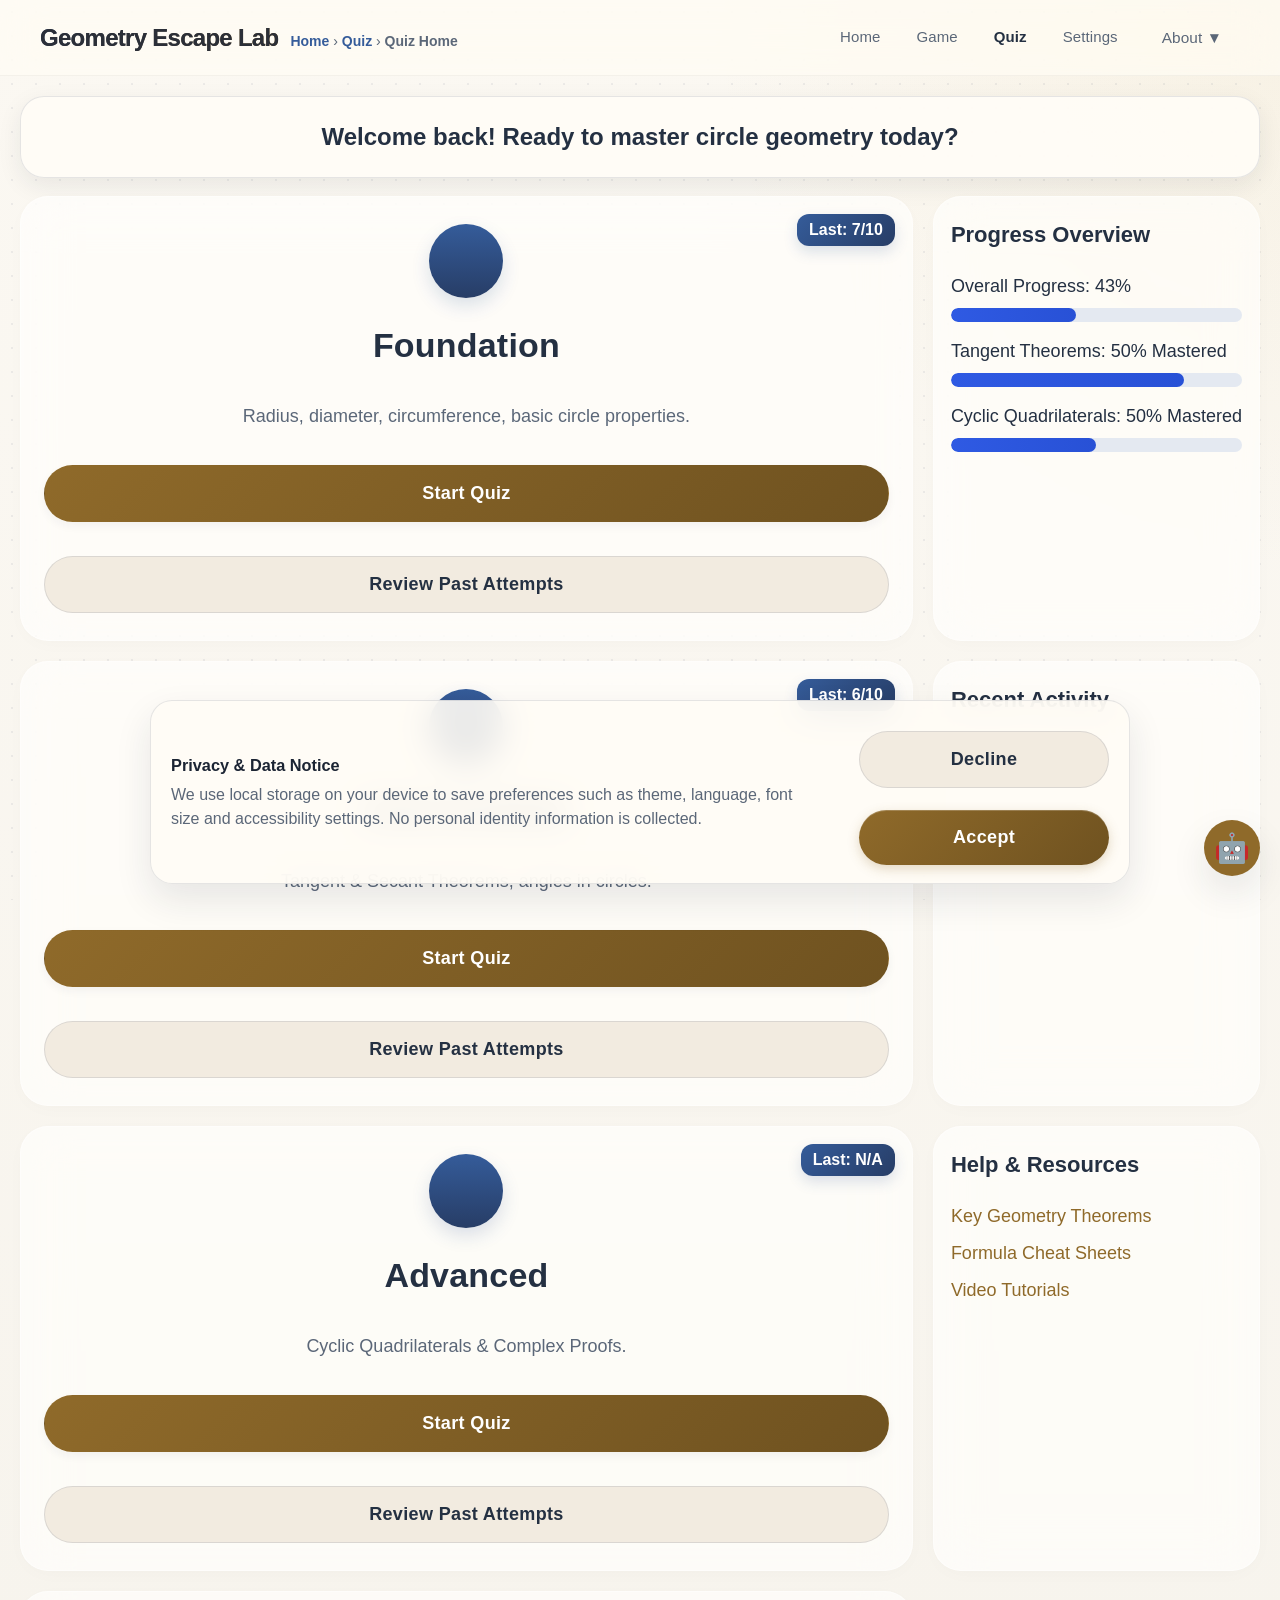
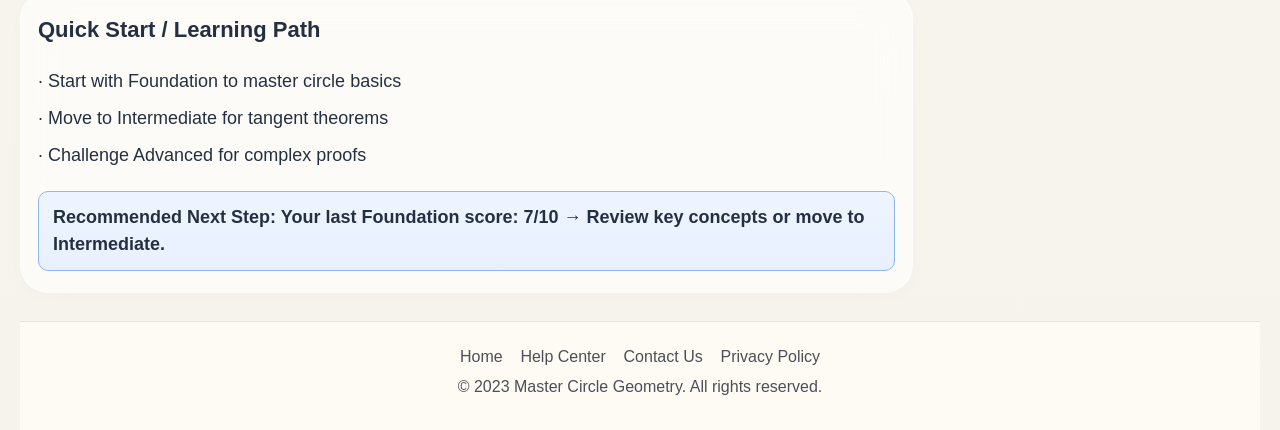
==== commit d49675c4: "Add files via upload" ====
--- a/index.html
+++ b/index.html
@@ -11,27 +11,25 @@
 <header>
   <div class="header-left">
     <h1>Geometry Escape Lab</h1>
-    <div class="breadcrumb">
-      <span id="pageBreadcrumb">Quiz</span>
-    </div>
+    <div class="breadcrumb" id="breadcrumb"></div>
   </div>
 
   <nav>
-    <button id="navHomeBtn">Home</button>
-    <button id="navGameBtn">Game</button>
-    <button id="navQuizBtn">Quiz</button>
-    <button id="settingsBtn">Settings</button>
-
-    <div class="nav-group">
-      <button>About ▼</button>
-      <div class="dropdown-content">
-        <a href="#">Contact</a>
-        <a href="#">About</a>
-        <a href="#">Accessibility</a>
-        <a href="#">Privacy</a>
-      </div>
-    </div>
-  </nav>
+      <button id="navHomeBtn">Home</button>
+      <button id="navGameBtn">Game</button>
+      <button id="navQuizBtn" class="active-nav">Quiz</button>
+      <button type="button" id="settingsBtn">Settings</button>
+
+      <div class="nav-group">
+        <button type="button" class="dropbtn">About ▼</button>
+        <div class="dropdown-content">
+          <a href="#" id="contactBtn">Contact us</a>
+          <a href="#" id="supportBtn">About this project</a>
+          <a href="#" id="accessibilityBtn">Accessibility help</a>
+          <a href="#" id="privacyBtn">Privacy Policy</a>
+        </div>
+      </div>
+    </nav>
 </header>
 
 <div id="modal" class="modal">
--- a/shared.css
+++ b/shared.css
@@ -243,6 +243,15 @@
 
 .breadcrumb a {
   color: var(--accent);
+  font-weight: 600;
+}
+
+.breadcrumb-separator {
+  color: var(--text-soft);
+}
+
+.breadcrumb-current {
+  color: var(--text-soft);
   font-weight: 600;
 }
 
@@ -1522,10 +1531,8 @@
   height: 28px;
   border-radius: 50%;
   background: #fff;
-  box-shadow:
-    0 1px 3px rgba(0, 0, 0, 0.16),
-    0 3px 8px rgba(0, 0, 0, 0.12);
-  transition: transform .22s ease;
+  box-shadow: 0 1px 3px rgba(0, 0, 0, 0.16), 0 3px 8px rgba(0, 0, 0, 0.12);
+  transition: left 0.22s cubic-bezier(0.2, 0.8, 0.2, 1);
 }
 
 .ios-switch.active .ios-switch-track {
@@ -1533,7 +1540,7 @@
 }
 
 .ios-switch.active .ios-switch-thumb {
-  transform: translateX(20px);
+  left: 22px;
 }
 
 .ios-switch:focus-visible {
@@ -1727,4 +1734,4 @@
   .cookie-banner__actions .btn {
     width: 100%;
   }
-}+}
--- a/main.css
+++ b/main.css
@@ -214,9 +214,6 @@
 }
 
 .btn-primary {
-  body.dark-mode .btn-primary {
-  color: #101724;  /* 防止金色按钮发白 */
-}
   background: linear-gradient(135deg, var(--primary), var(--primary-dark));
   border-color: transparent;
   color: #fff;
@@ -538,7 +535,7 @@
 }
 
 .result-wrap {
-  width: 840px;
+  width: min(1400px, calc(100% - 40px));
   margin: 30px auto;
 }
 
@@ -659,8 +656,9 @@
 
 .bottom-panels {
   display: grid;
-  grid-template-columns: 1fr 1fr;
-  gap: 20px;
+  grid-template-columns: minmax(360px, 0.95fr) minmax(520px, 1.25fr);
+  gap: 24px;
+  align-items: start;
 }
 
 .history-chart-box {
@@ -714,9 +712,11 @@
 }
 
 .footer-wide {
-  display: flex;
-  justify-content: space-between;
-  text-align: left;
+  display: grid;
+  grid-template-columns: 1fr;
+  gap: 10px;
+  text-align: center;
+  padding: 24px 20px 30px;
 }
 
 .error-wrap {
@@ -2144,7 +2144,9 @@
   .simple-left {
     gap: 20px;
   }
-  #app {
+}
+
+#app {
   width: 100%;
 }
 
@@ -2414,4 +2416,1654 @@
   background: #2a3448;
   color: #fff;
   border: 1px solid rgba(255,255,255,0.2);
+}
+.bottom-panels {
+  display: grid;
+  grid-template-columns: 1fr 1fr;
+  gap: 24px;
+  align-items: start;
+}
+
+.learning-action-list {
+  display: grid;
+  gap: 18px;
+}
+
+.learning-btn {
+  min-height: 120px;
+  white-space: normal;
+  line-height: 1.35;
+  padding: 22px 18px;
+}
+
+.learning-btn-title {
+  display: block;
+  font-size: 22px;
+  font-weight: 800;
+  margin-bottom: 10px;
+}
+
+.learning-btn-desc {
+  display: block;
+  font-size: 16px;
+  line-height: 1.45;
+}
+
+.history-list,
+#recentQuizHistory {
+  display: grid;
+  gap: 18px;
+}
+
+@media (max-width: 1100px) {
+  .bottom-panels {
+    grid-template-columns: 1fr;
+  }
+}
+.learning-action-list {
+  display: grid;
+  gap: 18px;
+}
+
+.learning-btn {
+  min-height: 112px;
+  padding: 20px 22px;
+  white-space: normal;
+  line-height: 1.35;
+  border-radius: 28px;
+}
+
+.learning-btn-title {
+  display: block;
+  font-size: 20px;
+  font-weight: 800;
+  margin-bottom: 8px;
+}
+
+.learning-btn-desc {
+  display: block;
+  font-size: 15px;
+  line-height: 1.45;
+}
+#recentQuizHistory {
+  display: grid;
+  gap: 16px;
+}
+
+.history-item {
+  display: grid;
+  grid-template-columns: 1.2fr auto auto;
+  gap: 16px;
+  align-items: center;
+  padding: 18px 20px;
+  border: 1.5px solid var(--border);
+  border-radius: 20px;
+  background: #f8fbff;
+}
+
+.history-item-left {
+  min-width: 0;
+}
+
+.history-module {
+  font-size: 22px;
+  font-weight: 800;
+  margin-bottom: 6px;
+}
+
+.history-subtext {
+  font-size: 15px;
+  color: var(--muted);
+}
+
+.history-score {
+  font-size: 28px;
+  font-weight: 800;
+  color: #2f5ae3;
+}
+
+.history-status {
+  padding: 10px 18px;
+  border-radius: 999px;
+  font-weight: 700;
+  white-space: nowrap;
+}
+
+.history-status.good {
+  background: #e7f7ec;
+  color: #26734d;
+}
+
+.history-status.mid {
+  background: #f5ebc8;
+  color: #b07a00;
+}
+
+.history-status.low {
+  background: #f8e2e2;
+  color: #c24a3a;
+}
+@media (max-width: 1100px) {
+  .bottom-panels {
+    grid-template-columns: 1fr;
+  }
+
+  .result-main-actions {
+    grid-template-columns: 1fr;
+  }
+
+  .result-extra-controls {
+    justify-content: flex-start;
+    flex-wrap: wrap;
+  }
+
+  .history-item {
+    grid-template-columns: 1fr;
+    text-align: left;
+  }
+}
+/* ===== Result page enhancement ===== */
+
+.result-wrap {
+  width: min(1500px, calc(100% - 48px));
+  margin: 30px auto;
+}
+
+.bottom-panels {
+  display: grid;
+  grid-template-columns: minmax(420px, 0.95fr) minmax(560px, 1.25fr);
+  gap: 28px;
+  align-items: start;
+}
+
+.learning-path,
+.history-card {
+  min-height: 100%;
+}
+
+.learning-path {
+  display: grid;
+  grid-template-columns: 180px 1fr;
+  gap: 22px;
+  align-items: start;
+}
+
+.learning-path-header {
+  display: contents;
+}
+
+.learning-path-header > div:first-child {
+  grid-column: 1;
+}
+
+.learning-path-badge {
+  grid-column: 1;
+  align-self: start;
+  justify-self: start;
+  margin-top: 8px;
+  padding: 12px 20px;
+  border-radius: 999px;
+  background: #e8f0ff;
+  border: 1.5px solid #b9cdf8;
+  color: #2f5ae3;
+  font-weight: 700;
+}
+
+.learning-action-list {
+  grid-column: 2;
+  display: grid;
+  gap: 18px;
+}
+
+.learning-btn {
+  min-height: 120px;
+  padding: 20px 24px;
+  border-radius: 28px;
+  white-space: normal;
+  line-height: 1.35;
+  display: flex;
+  flex-direction: column;
+  justify-content: center;
+  text-align: center;
+}
+
+.learning-btn-title {
+  display: block;
+  font-size: 20px;
+  font-weight: 800;
+  margin-bottom: 8px;
+}
+
+.learning-btn-desc {
+  display: block;
+  font-size: 15px;
+  line-height: 1.45;
+  font-weight: 600;
+}
+
+.learning-detail-panel {
+  grid-column: 2;
+  margin-top: 4px;
+  background: #f4f8ff;
+  border: 1.5px solid #c8d8f8;
+  border-radius: 24px;
+  padding: 22px 24px;
+}
+
+.learning-detail-title {
+  font-size: 18px;
+  font-weight: 800;
+  margin-bottom: 10px;
+}
+
+.learning-detail-text {
+  font-size: 16px;
+  line-height: 1.6;
+  color: var(--muted);
+  margin-bottom: 14px;
+}
+
+.learning-detail-tags {
+  display: flex;
+  flex-wrap: wrap;
+  gap: 10px;
+}
+
+.learning-tag {
+  display: inline-flex;
+  align-items: center;
+  padding: 8px 14px;
+  border-radius: 999px;
+  background: #e8f0ff;
+  color: #2f5ae3;
+  font-weight: 700;
+  font-size: 14px;
+}
+
+#recentQuizHistory {
+  display: grid;
+  gap: 16px;
+}
+
+.history-item {
+  display: grid;
+  grid-template-columns: 1.2fr auto auto;
+  gap: 16px;
+  align-items: center;
+  padding: 18px 20px;
+  border: 1.5px solid var(--border);
+  border-radius: 22px;
+  background: #f8fbff;
+}
+
+.history-item-left {
+  min-width: 0;
+}
+
+.history-module {
+  font-size: 22px;
+  font-weight: 800;
+  margin-bottom: 6px;
+}
+
+.history-subtext {
+  font-size: 15px;
+  color: var(--muted);
+}
+
+.history-score {
+  font-size: 28px;
+  font-weight: 800;
+  color: #2f5ae3;
+}
+
+.history-status {
+  padding: 10px 18px;
+  border-radius: 999px;
+  font-weight: 700;
+  white-space: nowrap;
+}
+
+.history-status.good {
+  background: #e7f7ec;
+  color: #26734d;
+}
+
+.history-status.mid {
+  background: #f5ebc8;
+  color: #b07a00;
+}
+
+.history-status.low {
+  background: #f8e2e2;
+  color: #c24a3a;
+}
+
+.history-progress-panel {
+  margin-top: 22px;
+  padding: 20px 22px;
+  border-radius: 22px;
+  background: #f8fbff;
+  border: 1.5px solid var(--border);
+}
+
+.history-progress-title {
+  font-size: 22px;
+  font-weight: 800;
+  margin-bottom: 16px;
+}
+
+.progress-row {
+  display: grid;
+  grid-template-columns: 130px 1fr 70px;
+  gap: 14px;
+  align-items: center;
+  margin-bottom: 14px;
+}
+
+.module-name {
+  font-size: 18px;
+  font-weight: 700;
+}
+
+.module-percent {
+  font-size: 18px;
+  font-weight: 800;
+  color: #2f5ae3;
+  text-align: right;
+}
+
+.history-summary-box {
+  margin-top: 20px;
+  padding: 18px 22px;
+  border-radius: 22px;
+  background: #f8fbff;
+  border: 1.5px solid var(--border);
+  display: grid;
+  gap: 14px;
+}
+
+.summary-item {
+  display: flex;
+  justify-content: space-between;
+  gap: 12px;
+  align-items: center;
+}
+
+.summary-label {
+  color: var(--muted);
+  font-size: 16px;
+}
+
+.summary-value {
+  font-size: 18px;
+  font-weight: 800;
+}
+
+.result-side-overview {
+  margin-top: 24px;
+  display: grid;
+  grid-template-columns: 1fr 1fr 320px;
+  gap: 24px;
+  align-items: stretch;
+}
+
+.overview-card {
+  min-height: 180px;
+}
+
+.overview-card h3 {
+  margin: 0 0 16px;
+  font-size: 22px;
+}
+
+.overview-list {
+  display: grid;
+  gap: 14px;
+}
+
+.overview-row {
+  display: flex;
+  justify-content: space-between;
+  align-items: center;
+  gap: 12px;
+  font-size: 17px;
+}
+
+.overview-row strong {
+  font-size: 22px;
+  color: #2f5ae3;
+}
+
+.overview-tags {
+  display: flex;
+  flex-wrap: wrap;
+  gap: 10px;
+  margin-top: 16px;
+}
+
+.overview-tag {
+  padding: 8px 14px;
+  border-radius: 999px;
+  background: #e8f0ff;
+  color: #2f5ae3;
+  font-size: 14px;
+  font-weight: 700;
+}
+
+.compact-tools-card .result-extra-controls {
+  margin: 0;
+  display: flex;
+  justify-content: flex-start;
+  gap: 18px;
+  align-items: center;
+  flex-wrap: wrap;
+}
+
+.footer-wide {
+  display: grid;
+  grid-template-columns: 1fr;
+  gap: 10px;
+  text-align: center;
+  padding: 24px 20px 30px;
+}
+
+@media (max-width: 1200px) {
+  .bottom-panels {
+    grid-template-columns: 1fr;
+  }
+
+  .result-side-overview {
+    grid-template-columns: 1fr;
+  }
+
+  .learning-path {
+    grid-template-columns: 1fr;
+  }
+
+  .learning-action-list,
+  .learning-detail-panel {
+    grid-column: 1;
+  }
+
+  .history-item {
+    grid-template-columns: 1fr;
+  }
+
+  .progress-row {
+    grid-template-columns: 1fr;
+  }
+
+  .result-main-actions {
+    grid-template-columns: 1fr;
+  }
+}
+/* ===== Result page final layout ===== */
+
+.result-wrap {
+  width: min(1500px, calc(100% - 48px));
+  margin: 30px auto;
+}
+
+.result-content-grid {
+  display: grid;
+  grid-template-columns: minmax(420px, 0.92fr) minmax(620px, 1.18fr);
+  gap: 28px;
+  align-items: stretch;
+}
+
+.result-left-column,
+.result-right-column {
+  display: flex;
+  flex-direction: column;
+  gap: 24px;
+}
+
+.result-left-column .learning-path,
+.result-right-column .history-card {
+  flex: 1;
+}
+
+.learning-path {
+  display: flex;
+  flex-direction: column;
+  gap: 22px;
+  min-height: 100%;
+}
+
+.learning-path-header {
+  display: flex;
+  justify-content: space-between;
+  align-items: flex-start;
+  gap: 16px;
+  flex-wrap: wrap;
+}
+
+.learning-path-badge {
+  padding: 12px 20px;
+  border-radius: 999px;
+  background: #e8f0ff;
+  border: 1.5px solid #b9cdf8;
+  color: #2f5ae3;
+  font-weight: 700;
+}
+
+.learning-action-list {
+  display: grid;
+  gap: 18px;
+}
+
+.learning-btn {
+  min-height: 112px;
+  padding: 20px 24px;
+  border-radius: 28px;
+  white-space: normal;
+  line-height: 1.35;
+  display: flex;
+  flex-direction: column;
+  justify-content: center;
+  text-align: center;
+}
+
+.learning-btn-title {
+  display: block;
+  font-size: 20px;
+  font-weight: 800;
+  margin-bottom: 8px;
+}
+
+.learning-btn-desc {
+  display: block;
+  font-size: 15px;
+  line-height: 1.45;
+  font-weight: 600;
+}
+
+.learning-detail-panel {
+  background: #f4f8ff;
+  border: 1.5px solid #c8d8f8;
+  border-radius: 24px;
+  padding: 22px 24px;
+}
+
+.learning-detail-title {
+  font-size: 18px;
+  font-weight: 800;
+  margin-bottom: 10px;
+}
+
+.learning-detail-text {
+  font-size: 16px;
+  line-height: 1.6;
+  color: var(--muted);
+  margin-bottom: 14px;
+}
+
+.learning-detail-tags {
+  display: flex;
+  flex-wrap: wrap;
+  gap: 10px;
+}
+
+.learning-tag {
+  display: inline-flex;
+  align-items: center;
+  padding: 8px 14px;
+  border-radius: 999px;
+  background: #e8f0ff;
+  color: #2f5ae3;
+  font-weight: 700;
+  font-size: 14px;
+}
+
+#recentQuizHistory {
+  display: grid;
+  gap: 16px;
+}
+
+.history-item {
+  display: grid;
+  grid-template-columns: 1.2fr auto auto;
+  gap: 16px;
+  align-items: center;
+  padding: 18px 20px;
+  border: 1.5px solid var(--border);
+  border-radius: 22px;
+  background: #f8fbff;
+}
+
+.history-item-left {
+  min-width: 0;
+}
+
+.history-module {
+  font-size: 22px;
+  font-weight: 800;
+  margin-bottom: 6px;
+}
+
+.history-subtext {
+  font-size: 15px;
+  color: var(--muted);
+}
+
+.history-score {
+  font-size: 28px;
+  font-weight: 800;
+  color: #2f5ae3;
+}
+
+.history-status {
+  padding: 10px 18px;
+  border-radius: 999px;
+  font-weight: 700;
+  white-space: nowrap;
+}
+
+.history-status.good {
+  background: #e7f7ec;
+  color: #26734d;
+}
+
+.history-status.mid {
+  background: #f5ebc8;
+  color: #b07a00;
+}
+
+.history-status.low {
+  background: #f8e2e2;
+  color: #c24a3a;
+}
+
+.history-progress-panel {
+  margin-top: 22px;
+  padding: 20px 22px;
+  border-radius: 22px;
+  background: #f8fbff;
+  border: 1.5px solid var(--border);
+}
+
+.history-progress-title {
+  font-size: 22px;
+  font-weight: 800;
+  margin-bottom: 16px;
+}
+
+.progress-row {
+  display: grid;
+  grid-template-columns: 130px 1fr 70px;
+  gap: 14px;
+  align-items: center;
+  margin-bottom: 14px;
+}
+
+.module-name {
+  font-size: 18px;
+  font-weight: 700;
+}
+
+.module-percent {
+  font-size: 18px;
+  font-weight: 800;
+  color: #2f5ae3;
+  text-align: right;
+}
+
+.history-summary-box {
+  margin-top: 20px;
+  padding: 18px 22px;
+  border-radius: 22px;
+  background: #f8fbff;
+  border: 1.5px solid var(--border);
+  display: grid;
+  gap: 14px;
+}
+
+.summary-item {
+  display: flex;
+  justify-content: space-between;
+  gap: 12px;
+  align-items: center;
+}
+
+.summary-label {
+  color: var(--muted);
+  font-size: 16px;
+}
+
+.summary-value {
+  font-size: 18px;
+  font-weight: 800;
+}
+
+.result-side-overview {
+  display: grid;
+  grid-template-columns: 1fr 1fr 320px;
+  gap: 20px;
+  align-items: stretch;
+}
+
+.overview-card {
+  min-height: 180px;
+}
+
+.overview-card h3 {
+  margin: 0 0 16px;
+  font-size: 22px;
+}
+
+.overview-list {
+  display: grid;
+  gap: 14px;
+}
+
+.overview-row {
+  display: flex;
+  justify-content: space-between;
+  align-items: center;
+  gap: 12px;
+  font-size: 17px;
+}
+
+.overview-row strong {
+  font-size: 22px;
+  color: #2f5ae3;
+}
+
+.overview-tags {
+  display: flex;
+  flex-wrap: wrap;
+  gap: 10px;
+  margin-top: 16px;
+}
+
+.overview-tag {
+  padding: 8px 14px;
+  border-radius: 999px;
+  background: #e8f0ff;
+  color: #2f5ae3;
+  font-size: 14px;
+  font-weight: 700;
+}
+
+.compact-tools-card .result-extra-controls {
+  margin: 0;
+  display: flex;
+  justify-content: flex-start;
+  gap: 18px;
+  align-items: center;
+  flex-wrap: wrap;
+}
+
+.result-main-actions {
+  margin-top: 26px;
+  display: grid;
+  grid-template-columns: 1fr 1fr;
+  gap: 20px;
+}
+
+.footer-wide {
+  display: grid;
+  grid-template-columns: 1fr;
+  gap: 10px;
+  text-align: center;
+  padding: 24px 20px 30px;
+}
+
+@media (max-width: 1200px) {
+  .result-content-grid {
+    grid-template-columns: 1fr;
+  }
+
+  .result-side-overview {
+    grid-template-columns: 1fr;
+  }
+
+  .history-item {
+    grid-template-columns: 1fr;
+  }
+
+  .progress-row {
+    grid-template-columns: 1fr;
+  }
+
+  .result-main-actions {
+    grid-template-columns: 1fr;
+  }
+}
+/* Font scale adaptation */
+.module-card h2,
+.module-card p,
+.btn,
+.progress-label,
+.quiz-progress-title,
+.quiz-progress-right,
+.question-title-row h2,
+#questionText,
+.theorem-reminder,
+.option-item,
+.feedback-text,
+.nav-item,
+.chooser-wrap h1,
+.chooser-subtitle,
+.chooser-btn,
+.result-wrap h1,
+.big-score,
+#resultPercent,
+.result-meta,
+.stars,
+.result-message,
+.mastery-overview,
+.next-steps,
+.mastery-item,
+.mistake-row,
+.result-extra-controls,
+.lang-btn,
+.error-item h3,
+.error-item p {
+  font-size: calc(1em * var(--font-scale));
+}
+
+.welcome-banner {
+  font-size: calc(24px * var(--font-scale));
+}
+
+.module-card h2 {
+  font-size: calc(34px * var(--font-scale));
+}
+
+.module-card p {
+  font-size: calc(18px * var(--font-scale));
+}
+
+.btn {
+  font-size: calc(18px * var(--font-scale));
+}
+
+.progress-label {
+  font-size: calc(16px * var(--font-scale));
+}
+
+.quiz-progress-title {
+  font-size: calc(18px * var(--font-scale));
+}
+
+.quiz-progress-right {
+  font-size: calc(18px * var(--font-scale));
+}
+
+.question-title-row h2 {
+  font-size: calc(24px * var(--font-scale));
+}
+
+#questionText {
+  font-size: calc(18px * var(--font-scale));
+}
+
+.theorem-reminder {
+  font-size: calc(17px * var(--font-scale));
+}
+
+.option-item {
+  font-size: calc(18px * var(--font-scale));
+}
+
+.feedback-text {
+  font-size: calc(26px * var(--font-scale));
+}
+
+.nav-item {
+  font-size: calc(18px * var(--font-scale));
+}
+
+.chooser-wrap h1 {
+  font-size: calc(46px * var(--font-scale));
+}
+
+.chooser-subtitle {
+  font-size: calc(28px * var(--font-scale));
+}
+
+.chooser-btn {
+  font-size: calc(22px * var(--font-scale));
+}
+
+.result-wrap h1 {
+  font-size: calc(52px * var(--font-scale));
+}
+
+.big-score {
+  font-size: calc(66px * var(--font-scale));
+}
+
+#resultPercent {
+  font-size: calc(74px * var(--font-scale));
+}
+
+.result-meta {
+  font-size: calc(18px * var(--font-scale));
+}
+
+.stars {
+  font-size: calc(34px * var(--font-scale));
+}
+
+.result-message {
+  font-size: calc(18px * var(--font-scale));
+}
+
+.mastery-overview,
+.next-steps {
+  font-size: calc(18px * var(--font-scale));
+}
+
+.mastery-item {
+  font-size: calc(18px * var(--font-scale));
+}
+
+.mistake-row {
+  font-size: calc(18px * var(--font-scale));
+}
+
+.result-extra-controls {
+  font-size: calc(18px * var(--font-scale));
+}
+
+.lang-btn {
+  font-size: calc(18px * var(--font-scale));
+}
+
+.error-item h3 {
+  font-size: calc(22px * var(--font-scale));
+}
+
+.error-item p {
+  font-size: calc(17px * var(--font-scale));
+}
+
+/* ===== Font scale adaptation: make quiz/result pages follow Settings slider ===== */
+
+#homePage,
+#quizPage,
+#attemptChooserPage,
+#resultPage,
+#errorPage {
+  font-size: calc(16px * var(--font-scale));
+}
+
+#welcomeBanner {
+  font-size: calc(1.5rem * var(--font-scale));
+}
+
+.module-card h2 {
+  font-size: calc(2.125rem * var(--font-scale));
+}
+
+.module-card p,
+.quick-start p,
+.side-card p,
+.side-card a,
+.progress-label,
+.result-meta,
+.result-message,
+.mastery-overview,
+.next-steps,
+.mistake-row,
+.error-item p,
+.learning-detail-text,
+.history-subtext,
+.summary-label,
+.overview-row,
+.quiz-progress-right,
+#questionText,
+.option-item,
+.theorem-reminder,
+#answerPanel h3 {
+  font-size: calc(1rem * var(--font-scale));
+}
+
+.quick-start h3,
+.side-card h3,
+.learning-path h2,
+.history-card h2,
+.summary-card h2,
+.mastery-card h2,
+.history-header h2,
+.learning-path-header h2,
+.overview-card h3,
+.history-progress-title,
+.learning-detail-title,
+.error-item h3,
+.nav-card h3,
+.tools-card h3 {
+  font-size: calc(1.375rem * var(--font-scale));
+}
+
+.btn,
+.lang-btn,
+.nav-item,
+.quiz-progress-title,
+.question-tools,
+.tool-btn-group .btn,
+.nav-btn-group .btn {
+  font-size: calc(1rem * var(--font-scale));
+}
+
+.question-title-row h2 {
+  font-size: calc(1.75rem * var(--font-scale));
+}
+
+.feedback-text {
+  font-size: calc(1.75rem * var(--font-scale));
+}
+
+.chooser-wrap h1 {
+  font-size: calc(2.875rem * var(--font-scale));
+}
+
+.chooser-subtitle {
+  font-size: calc(1.75rem * var(--font-scale));
+}
+
+.chooser-btn {
+  font-size: calc(1.375rem * var(--font-scale));
+}
+
+.result-wrap h1,
+#greatWorkTitle {
+  font-size: calc(3.25rem * var(--font-scale));
+}
+
+.big-score {
+  font-size: calc(4.125rem * var(--font-scale));
+}
+
+#resultPercent {
+  font-size: calc(4.625rem * var(--font-scale));
+}
+
+.stars {
+  font-size: calc(2.125rem * var(--font-scale));
+}
+
+.history-module,
+.summary-value {
+  font-size: calc(1.25rem * var(--font-scale));
+}
+
+.history-score {
+  font-size: calc(1.75rem * var(--font-scale));
+}
+
+.module-name,
+.module-percent,
+.learning-btn-title {
+  font-size: calc(1.125rem * var(--font-scale));
+}
+
+.learning-btn-desc,
+.history-badge,
+.history-status,
+.overview-tag,
+.learning-tag {
+  font-size: calc(0.875rem * var(--font-scale));
+}
+
+/* avoid clipping when font size increases */
+.module-card,
+.question-card,
+.diagram-card,
+.nav-card,
+.tools-card,
+.learning-btn,
+.history-item,
+.summary-item,
+.overview-card,
+.error-item {
+  min-height: auto;
+}
+
+.btn,
+.option-item,
+.nav-item {
+  min-height: max-content;
+}
+
+#quizPage .full-btn,
+#quizPage .nav-btn-group .btn,
+#quizPage .tool-btn-group .btn,
+.result-main-actions .btn {
+  min-height: 3.5em;
+}
+
+/* ===== FORCE FONT SCALE OVERRIDE ===== */
+:root {
+  --quiz-font-scale: var(--font-scale, 1);
+}
+
+/* 整页基础字体 */
+#homePage,
+#quizPage,
+#attemptChooserPage,
+#resultPage,
+#errorPage {
+  font-size: calc(16px * var(--quiz-font-scale));
+}
+
+/* 首页 */
+.welcome-banner {
+  font-size: calc(24px * var(--quiz-font-scale)) !important;
+}
+
+.module-card h2 {
+  font-size: calc(34px * var(--quiz-font-scale)) !important;
+}
+
+.module-card p,
+.quick-start p,
+.side-card p,
+.side-card a,
+.progress-label,
+.recommend-tip {
+  font-size: calc(16px * var(--quiz-font-scale)) !important;
+}
+
+.quick-start h3,
+.side-card h3 {
+  font-size: calc(22px * var(--quiz-font-scale)) !important;
+}
+
+.btn,
+.btn-primary,
+.btn-secondary {
+  font-size: calc(18px * var(--quiz-font-scale)) !important;
+}
+
+/* 第二界面 */
+.quiz-progress-title,
+.quiz-progress-right,
+.question-tools,
+#questionText,
+.option-item,
+.theorem-reminder,
+#answerPanel h3,
+.nav-item,
+.tool-btn-group .btn,
+.nav-btn-group .btn {
+  font-size: calc(18px * var(--quiz-font-scale)) !important;
+}
+
+.question-title-row h2 {
+  font-size: calc(28px * var(--quiz-font-scale)) !important;
+}
+
+.feedback-text {
+  font-size: calc(28px * var(--quiz-font-scale)) !important;
+}
+
+.full-btn {
+  font-size: calc(19px * var(--quiz-font-scale)) !important;
+}
+
+/* 第三界面 */
+.result-wrap h1,
+#greatWorkTitle {
+  font-size: calc(52px * var(--quiz-font-scale)) !important;
+}
+
+.big-score {
+  font-size: calc(66px * var(--quiz-font-scale)) !important;
+}
+
+#resultPercent {
+  font-size: calc(74px * var(--quiz-font-scale)) !important;
+}
+
+.result-meta,
+.result-message,
+.mastery-overview,
+.next-steps,
+.mistake-row,
+.module-name,
+.module-percent {
+  font-size: calc(18px * var(--quiz-font-scale)) !important;
+}
+
+.stars {
+  font-size: calc(34px * var(--quiz-font-scale)) !important;
+}
+
+.history-header h2,
+.learning-path-header h2,
+.history-progress-title,
+.overview-card h3,
+.learning-detail-title {
+  font-size: calc(24px * var(--quiz-font-scale)) !important;
+}
+
+.history-module,
+.summary-value,
+.learning-btn-title {
+  font-size: calc(20px * var(--quiz-font-scale)) !important;
+}
+
+.history-subtext,
+.summary-label,
+.learning-btn-desc,
+.learning-detail-text,
+.overview-row,
+.history-badge,
+.history-status,
+.learning-tag,
+.overview-tag,
+.lang-btn,
+.result-extra-controls {
+  font-size: calc(15px * var(--quiz-font-scale)) !important;
+}
+
+/* 历史页 / 错题页 */
+.chooser-wrap h1 {
+  font-size: calc(46px * var(--quiz-font-scale)) !important;
+}
+
+.chooser-subtitle {
+  font-size: calc(28px * var(--quiz-font-scale)) !important;
+}
+
+.chooser-btn {
+  font-size: calc(22px * var(--quiz-font-scale)) !important;
+}
+
+.error-item h3 {
+  font-size: calc(22px * var(--quiz-font-scale)) !important;
+}
+
+.error-item p {
+  font-size: calc(17px * var(--quiz-font-scale)) !important;
+}
+/* ===== FORCE FONT SCALE OVERRIDE ===== */
+:root {
+  --quiz-font-scale: var(--font-scale, 1);
+}
+
+#homePage,
+#quizPage,
+#attemptChooserPage,
+#resultPage,
+#errorPage {
+  font-size: calc(16px * var(--quiz-font-scale));
+}
+
+.welcome-banner {
+  font-size: calc(24px * var(--quiz-font-scale)) !important;
+}
+
+.module-card h2 {
+  font-size: calc(34px * var(--quiz-font-scale)) !important;
+}
+
+.module-card p,
+.quick-start p,
+.side-card p,
+.side-card a,
+.progress-label,
+.recommend-tip,
+.result-meta,
+.result-message,
+.mistake-row,
+.history-subtext,
+.learning-detail-text,
+.summary-label,
+.overview-row,
+#questionText,
+.option-item,
+.theorem-reminder,
+.quiz-progress-right,
+.quiz-progress-title,
+.question-tools,
+.btn,
+.lang-btn,
+.nav-item {
+  font-size: calc(18px * var(--quiz-font-scale)) !important;
+}
+
+.question-title-row h2 {
+  font-size: calc(28px * var(--quiz-font-scale)) !important;
+}
+
+.feedback-text {
+  font-size: calc(28px * var(--quiz-font-scale)) !important;
+}
+
+.result-wrap h1,
+#greatWorkTitle {
+  font-size: calc(52px * var(--quiz-font-scale)) !important;
+}
+
+.big-score {
+  font-size: calc(66px * var(--quiz-font-scale)) !important;
+}
+
+#resultPercent {
+  font-size: calc(74px * var(--quiz-font-scale)) !important;
+}
+/* ===== Result page anti-overlap fix ===== */
+#resultPage .result-wrap {
+  position: relative;
+  z-index: 1;
+  width: min(1500px, calc(100% - 48px));
+  margin: 30px auto 0;
+}
+
+#resultPage .result-content-grid {
+  display: grid;
+  grid-template-columns: minmax(420px, 0.92fr) minmax(620px, 1.18fr);
+  gap: 28px;
+  align-items: start;
+  margin-top: 24px;
+}
+
+#resultPage .result-left-column,
+#resultPage .result-right-column {
+  display: flex;
+  flex-direction: column;
+  gap: 24px;
+}
+
+#resultPage .result-side-overview {
+  display: grid;
+  grid-template-columns: 1fr 1fr 320px;
+  gap: 20px;
+  align-items: stretch;
+  margin-top: 0;
+}
+
+#resultPage .overview-card,
+#resultPage .history-card,
+#resultPage .learning-path {
+  position: relative;
+  z-index: 1;
+}
+
+#resultPage .result-main-actions {
+  margin-top: 28px;
+}
+
+#resultPage .footer-wide,
+#resultPage .footer {
+  margin-top: 28px;
+  position: relative;
+  z-index: 0;
+}
+
+@media (max-width: 1200px) {
+  #resultPage .result-content-grid {
+    grid-template-columns: 1fr;
+  }
+
+  #resultPage .result-side-overview {
+    grid-template-columns: 1fr;
+  }
+}
+/* ===== DARK MODE FIX: option text contrast ===== */
+body.dark-mode #quizPage .option-item {
+  background: #2b3446;   /* 深一点的卡片色 */
+  color: #ffffff;        /* 文字改成纯白 */
+  border: 1px solid #3a4660;
+}
+
+/* hover 状态 */
+body.dark #quizPage .option-item:hover {
+  background: #3a4660;
+}
+
+/* 选中状态 */
+body.dark #quizPage .option-item.selected {
+  background: #4c6fff;
+  color: #ffffff;
+  border-color: #4c6fff;
+}
+
+/* 正确 / 错误反馈 */
+body.dark #quizPage .option-item.correct {
+  background: #2e7d32;
+  color: #fff;
+}
+
+body.dark #quizPage .option-item.incorrect {
+  background: #c62828;
+  color: #fff;
+}
+body.dark-mode #quizPage .option-item{
+  opacity: 1 !important;
+}
+/* ===== QUIZ PAGE DARK MODE OPTION CONTRAST FIX ===== */
+body.dark-mode #quizPage .option-item,
+body.dark-mode .option-item {
+  background: #2a3448 !important;
+  color: #ffffff !important;
+  border: 2px solid #4e6aa3 !important;
+  opacity: 1 !important;
+  text-shadow: none !important;
+}
+
+body.dark-mode #quizPage .option-item:hover,
+body.dark-mode .option-item:hover {
+  background: #34425c !important;
+  color: #ffffff !important;
+  border-color: #6f8fd6 !important;
+}
+
+body.dark-mode #quizPage .option-item.selected,
+body.dark-mode .option-item.selected {
+  background: #3f63d8 !important;
+  color: #ffffff !important;
+  border-color: #8fb0ff !important;
+}
+
+body.dark-mode #quizPage .option-item.correct,
+body.dark-mode .option-item.correct {
+  background: #1f6f43 !important;
+  color: #ffffff !important;
+  border-color: #55c987 !important;
+}
+
+body.dark-mode #quizPage .option-item.incorrect,
+body.dark-mode .option-item.incorrect {
+  background: #8f2f2f !important;
+  color: #ffffff !important;
+  border-color: #ff8a8a !important;
+}
+body.dark-mode #quizPage .option-item *,
+body.dark-mode .option-item * {
+  color: #ffffff !important;
+  opacity: 1 !important;
+}
+/* ===== QUIZ TOP BAR FINAL FIX ===== */
+body.dark-mode #quizPage .quiz-progress-wrap {
+  width: 100% !important;
+  max-width: 1720px !important;
+  margin: 18px auto !important;
+  padding: 0 20px !important;
+  display: grid !important;
+  grid-template-columns: 1.2fr auto !important;
+  gap: 24px !important;
+  align-items: stretch !important;
+}
+
+body.dark-mode #quizPage .quiz-progress-left,
+body.dark-mode #quizPage .quiz-progress-right {
+  border: 1.5px solid #8eb6ef !important;
+  background: linear-gradient(180deg, #edf5ff 0%, #e4efff 100%) !important;
+  border-radius: 14px !important;
+  box-shadow: 0 8px 24px rgba(31, 41, 55, 0.08) !important;
+  min-height: 74px !important;
+}
+
+body.dark-mode #quizPage .quiz-progress-left {
+  display: flex !important;
+  align-items: center !important;
+  gap: 14px !important;
+  padding: 18px 16px !important;
+  width: auto !important;
+}
+
+body.dark-mode #quizPage .quiz-progress-right {
+  display: flex !important;
+  align-items: center !important;
+  justify-content: center !important;
+  gap: 28px !important;
+  padding: 18px 20px !important;
+  font-size: 18px !important;
+  color: #243042 !important;
+  white-space: nowrap !important;
+}
+
+body.dark-mode #quizPage .quiz-progress-title,
+body.dark-mode #quizPage .quiz-progress-right span,
+body.dark-mode #quizPage .quiz-progress-right #timeRemaining,
+body.dark-mode #quizPage .quiz-progress-right #questionsAnswered {
+  color: #243042 !important;
+  opacity: 1 !important;
+  font-size: 18px !important;
+  font-weight: 700 !important;
+  text-shadow: none !important;
+}
+
+body.dark-mode #quizPage .quiz-top-bar {
+  flex: 1 !important;
+  min-width: 220px !important;
+}
+
+body.dark-mode #quizPage #quizTopProgress {
+  background: linear-gradient(90deg, #2f5ae3 0%, #2851d6 100%) !important;
+}
+
+@media (max-width: 1400px) {
+  body.dark-mode #quizPage .quiz-progress-wrap {
+    grid-template-columns: 1fr !important;
+  }
+
+  body.dark-mode #quizPage .quiz-progress-right {
+    justify-content: flex-start !important;
+    flex-wrap: wrap !important;
+  }
+}
+/* ===== QUIZ HINT CONTRAST FIX IN DARK MODE ===== */
+body.dark-mode #quizPage .theorem-reminder {
+  background: linear-gradient(180deg, #f5ebb0 0%, #efe2a0 100%) !important;
+  border: 2px solid #dcc76e !important;
+  color: #1b2433 !important;   /* 深色字 */
+  opacity: 1 !important;
+  text-shadow: none !important;
+}
+
+body.dark-mode #quizPage .theorem-reminder * {
+  color: #1b2433 !important;
+  opacity: 1 !important;
+}
+/* ===== DARK MODE: soften the 2 bright panels on quiz page ===== */
+
+/* 1) 顶部进度栏整体降亮度 */
+body.dark-mode #quizPage .quiz-progress-left,
+body.dark-mode #quizPage .quiz-progress-right {
+  background: linear-gradient(180deg, #182338 0%, #121b2d 100%) !important;
+  border: 1.5px solid rgba(127, 180, 255, 0.22) !important;
+  box-shadow: 0 8px 20px rgba(0, 0, 0, 0.28) !important;
+}
+
+/* 顶部栏文字改成柔和浅色，不要黑字 */
+body.dark-mode #quizPage .quiz-progress-title,
+body.dark-mode #quizPage .quiz-progress-right,
+body.dark-mode #quizPage .quiz-progress-right span,
+body.dark-mode #quizPage #timeRemaining,
+body.dark-mode #quizPage #questionsAnswered {
+  color: #dbe7ff !important;
+}
+
+/* 顶部进度条轨道别太白 */
+body.dark-mode #quizPage .quiz-top-bar,
+body.dark-mode #quizPage .bar {
+  background: rgba(255, 255, 255, 0.08) !important;
+}
+
+/* 进度条填充柔和一点 */
+body.dark-mode #quizPage #quizTopProgress,
+body.dark-mode #quizPage .bar-fill {
+  background: linear-gradient(90deg, #5a84ff 0%, #7fb4ff 100%) !important;
+}
+
+/* 2) 左侧几何图板块降亮度 */
+body.dark-mode #quizPage .diagram-card {
+  background: linear-gradient(180deg, #10192b 0%, #0c1423 100%) !important;
+  border: 1px solid rgba(127, 180, 255, 0.16) !important;
+}
+
+body.dark-mode #quizPage .diagram-inner {
+  background:
+    radial-gradient(circle at top left, rgba(127, 180, 255, 0.06) 0%, rgba(127, 180, 255, 0) 28%),
+    linear-gradient(180deg, #10192a 0%, #0c1422 100%) !important;
+  border: 1px solid rgba(127, 180, 255, 0.14) !important;
+}
+
+/* 网格背景压暗，不要一整片发白 */
+body.dark-mode #quizPage .diagram-placeholder {
+  background:
+    linear-gradient(rgba(255,255,255,0.035) 1px, transparent 1px),
+    linear-gradient(90deg, rgba(255,255,255,0.035) 1px, transparent 1px),
+    linear-gradient(180deg, #0f1828 0%, #0b1320 100%) !important;
+  background-size: 36px 36px, 36px 36px, auto !important;
+}
+
+/* 图里的白色标签卡片也压暗一点 */
+body.dark-mode #quizPage .diagram-placeholder .label {
+  background: rgba(22, 32, 49, 0.78) !important;
+  color: #edf2fb !important;
+}
+
+/* 图示标题柔和一点 */
+body.dark-mode #quizPage .diagram-card::before {
+  color: #b9c9e6 !important;
+}
+body.dark-mode #quizPage .quiz-progress-wrap,
+body.dark-mode #quizPage .diagram-card {
+  backdrop-filter: blur(4px);
+}
+/* ===== QUIZ TOP BAR FINAL BEAUTY FIX ===== */
+body.dark-mode #quizPage .quiz-progress-right {
+  background: linear-gradient(180deg, #1b2a45 0%, #162238 100%) !important;
+  border: 1px solid rgba(120, 170, 255, 0.25) !important;
+  box-shadow: 0 6px 18px rgba(0,0,0,0.35) !important;
+}
+
+/* 时间 / 题目数 —— 提高对比度 */
+body.dark-mode #quizPage #timeRemaining,
+body.dark-mode #quizPage #questionsAnswered {
+  color: #ffffff !important;
+  font-weight: 700 !important;
+  letter-spacing: 0.5px;
+  opacity: 1 !important;
+}
+
+/* 标签文字（“剩余时间”“已答题数”） */
+body.dark-mode #quizPage .quiz-progress-right span {
+  color: #a9c3ff !important;
+  font-weight: 500 !important;
+  opacity: 1 !important;
+}
+
+/* 左侧“测验进度”文字 */
+body.dark-mode #quizPage .quiz-progress-title {
+  color: #a9c3ff !important;
+  font-weight: 600 !important;
+}
+
+/* 进度条背景（避免太灰） */
+body.dark-mode #quizPage .quiz-top-bar {
+  background: rgba(255,255,255,0.08) !important;
+}
+
+/* 进度条填充更亮一点 */
+body.dark-mode #quizPage #quizTopProgress {
+  background: linear-gradient(90deg, #5a84ff 0%, #8fb6ff 100%) !important;
 }
